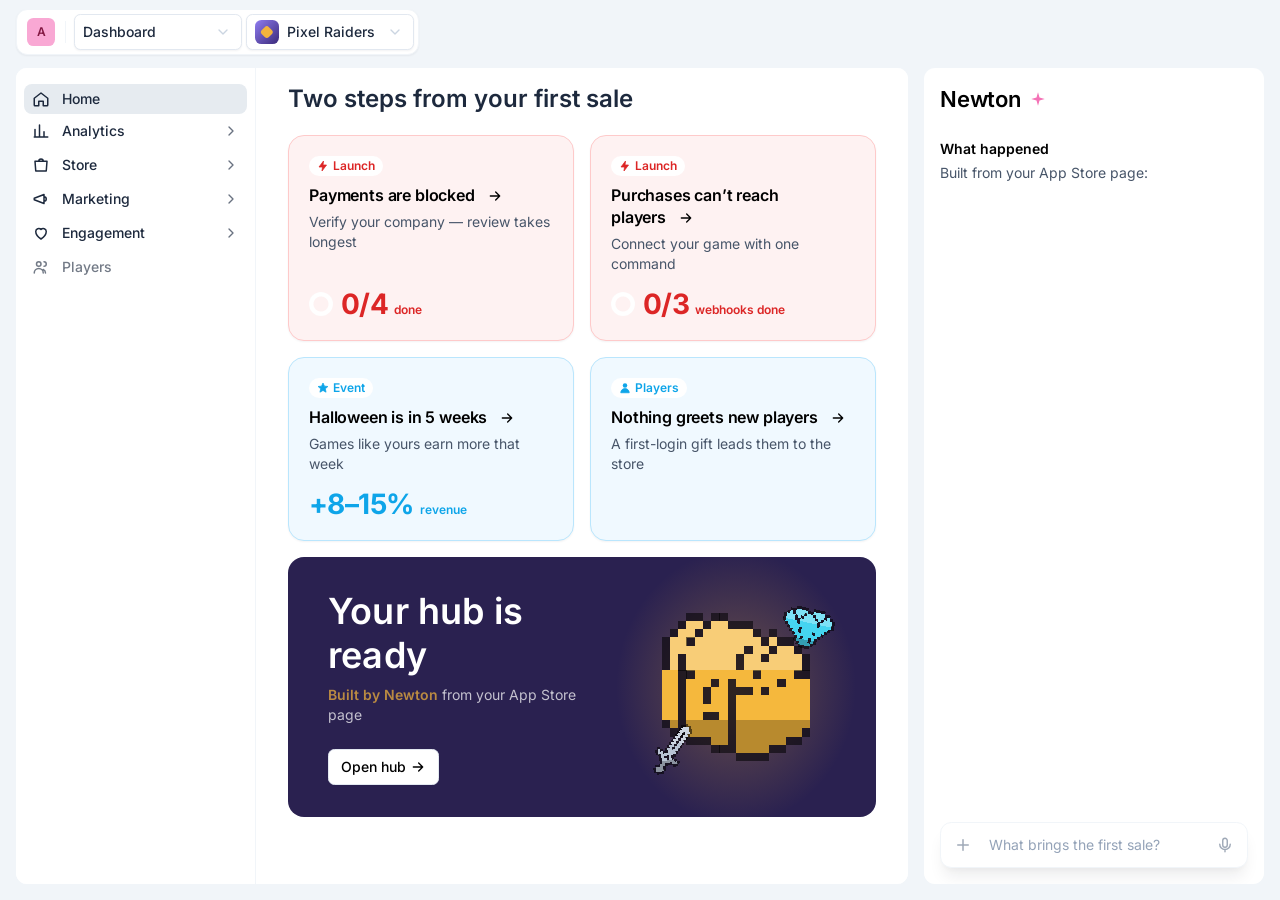
==== prototype/Dashboard.html @ e8c0ebe8 "Prototype 78fca03" ====
<!doctype html>
<html lang="en">
<head>
<meta charset="utf-8">
<meta property="og:type" content="website">
<meta property="og:title" content="Aghanim · AI-first dashboard prototype">
<meta property="og:description" content="Newton, the AI in the dashboard: onboarding, Home, a Halloween event built in the chat, the hub builder. Best on a computer, 1280px and wider.">
<meta property="og:url" content="https://daria-km.github.io/aghanim-prototype/prototype/Dashboard.html">
<meta property="og:image" content="https://daria-km.github.io/aghanim-prototype/preview.png">
<meta property="og:image:width" content="1440">
<meta property="og:image:height" content="756">
<meta name="twitter:card" content="summary_large_image">
<meta name="description" content="Newton, the AI in the dashboard: onboarding, Home, a Halloween event built in the chat, the hub builder. Best on a computer, 1280px and wider.">
<script>(function(){try{var v='78fca03',k="aghanim-proto-build",had=localStorage.getItem("aghanim-proto-v1")||localStorage.getItem("aghanim-proto-chat");if(localStorage.getItem(k)!==v){localStorage.removeItem("aghanim-proto-v1");localStorage.removeItem("aghanim-proto-chat");localStorage.setItem(k,v);if(had&&!/Onboarding\.html/.test(location.pathname))location.replace("Onboarding.html#start");}}catch(e){}})();</script>

<meta name="robots" content="noindex, nofollow">
<meta name="viewport" content="width=device-width, initial-scale=1">
<title>Aghanim · Dashboard</title>
<link rel="stylesheet" href="../aghanim-ui/tokens.css?v=78fca03">
<link rel="stylesheet" href="../aghanim-ui/components.css?v=78fca03">
<link rel="stylesheet" href="app/app.css?v=78fca03">
<link rel="stylesheet" href="app/chat.css?v=78fca03">
<link rel="stylesheet" href="app/dark-primary.css?v=78fca03"><!-- trying dark primary buttons (Daria, 27.09); remove this line to go back to blue -->
<link href="https://fonts.googleapis.com/css2?family=Unbounded:wght@500;600&family=Rubik:wght@500;700&family=Space+Grotesk:wght@500;700&family=Cinzel:wght@700&family=Orbitron:wght@700&family=Pixelify+Sans:wght@600&family=Fredoka:wght@600&family=Russo+One&family=Bungee&family=Luckiest+Guy&family=Baloo+2:wght@800&family=Grenze+Gotisch:wght@700&family=Silkscreen:wght@700&family=Caveat+Brush&display=swap" rel="stylesheet">   <!-- the hub's fonts: the event cards in the chat are drawn in the hub's look -->
<style>
/* on the cards' grid (Daria, 28.09): the funnel takes two card columns, Latest the third — edges line up, heights match */
.two-col { display: grid; grid-template-columns: repeat(3, minmax(0, 1fr)); gap: 16px; align-items: stretch; }
.two-col > :first-child { grid-column: span 2; }
.col { display: flex; flex-direction: column; gap: 16px; }
.metrics { display: grid; grid-template-columns: repeat(4, minmax(0, 1fr)); gap: 16px; }
.metric { display: flex; flex-direction: column; gap: 4px; }
.metric b { font: 700 28px/32px var(--font-sans); color: var(--color-text-primary); }
.metric b.ok { font-size: 16px; color: var(--color-text-success-primary); }
.metric span { font: 400 12px/16px var(--font-sans); color: var(--color-text-tertiary); }
.metric b.bad { font-size: 16px; color: var(--color-text-error-primary); }
.metric .up { color: var(--color-text-success-primary); font-weight: 600; }
/* the way to a purchase: horizontal bars, one hue, 4px rounded ends from the left baseline */
.flow { display: flex; flex-direction: column; gap: 16px; }
.flow__rows { display: flex; flex-direction: column; gap: 12px; }
.flow__row { display: grid; grid-template-columns: 112px minmax(0, 1fr) 84px; align-items: center; gap: 12px; }
.flow__label { font: 500 14px/20px var(--font-sans); color: var(--color-text-secondary); }
.flow__track { height: 20px; border-radius: 4px; background: var(--color-fg-secondary); overflow: hidden; }
.flow__track i { display: block; height: 100%; border-radius: 0 4px 4px 0; background: var(--color-fg-brand-primary); }
.flow__val { display: flex; align-items: baseline; justify-content: flex-end; gap: 6px; }
.flow__val b { font: 600 16px/22px var(--font-sans); color: var(--color-text-primary); }
.flow__val small { min-width: 30px; text-align: right; font: 400 12px/16px var(--font-sans); color: var(--color-text-tertiary); }
.flow__row:hover .flow__track i { background: var(--color-fg-brand-primary-hover); }
.metric .text-caption-md { color: var(--color-text-secondary); }
.funnel { display: grid; grid-template-columns: repeat(4, minmax(0, 1fr)); gap: 12px; align-items: end; }
.funnel__col { display: flex; flex-direction: column; gap: 6px; }
.funnel__bar { height: 120px; display: flex; align-items: flex-end; border-radius: var(--radius-md); background: var(--color-fg-secondary); overflow: hidden; }
.funnel__bar i { display: block; width: 100%; background: var(--color-fg-brand-primary); border-radius: var(--radius-md) var(--radius-md) 0 0; }
.funnel__col.is-gap .funnel__bar i { background: var(--color-fg-warning-solid); }
.funnel__col b { font: 700 28px/32px var(--font-sans); }
.funnel__col span { font: 500 14px/20px var(--font-sans); color: var(--color-text-secondary); }
.funnel__col small { font: 400 12px/16px var(--font-sans); color: var(--color-text-tertiary); }
.funnel__col.is-gap small { color: var(--color-text-warning-solid); }
.thumb { width: 36px; height: 36px; border-radius: var(--radius-md); flex-shrink: 0; display: grid; place-items: center; background: #2A2150; } /* item art = the hub's look (AG.skin), game colours */
.thumb > svg { width: 72%; height: auto; }
.thumb--none { background: var(--color-fg-secondary); border: 1px dashed var(--color-border-primary); font: 500 8px/10px var(--font-sans); color: var(--color-text-tertiary); text-align: center; }
.sku { font: 500 12px/16px var(--font-mono); color: var(--color-text-secondary); }
/* sized by the page's own width (container), not the window: the Newton panel takes its share of it */
@container page (max-width: 900px) { .two-col { grid-template-columns: 1fr; } .two-col > :first-child { grid-column: auto; } }
@container page (max-width: 760px) { .metrics { grid-template-columns: repeat(2, minmax(0, 1fr)); } }
@container page (max-width: 520px) { .funnel { grid-template-columns: repeat(2, minmax(0, 1fr)); } }
/* a row Newton just added from the chat: it lights up once, so the eye finds it (handoff 6.10) */
tr.is-new td, .is-new > td { animation: nw-new 2.6s ease-out, magic-in .9s ease-out; }   /* + the magic (app.js AG.magic) */
@keyframes nw-new { 0%, 35% { background: var(--color-fg-brand-tertiary); } 100% { background: transparent; } }
@media (prefers-reduced-motion: reduce) { tr.is-new td { animation: none; background: var(--color-fg-brand-tertiary); } }
.ev-title { display: flex; align-items: baseline; gap: 8px; font: 600 16px/22px var(--font-sans); color: var(--color-text-primary); }
.updates { display: flex; flex-direction: column; gap: 4px; }
.updates .section-title { margin-bottom: 6px; }
.updates__row { display: flex; align-items: center; gap: 12px; padding: 8px 0; border-top: 1px solid var(--color-border-secondary); }
.updates__dot { width: 8px; height: 8px; flex-shrink: 0; border-radius: 9999px; }
.updates__dot--success { background: var(--color-fg-success-solid); }
.updates__dot--brand { background: var(--color-fg-brand-primary); }
.updates__txt { flex: 1; min-width: 0; display: flex; flex-direction: column; }
.updates__txt b { font: 500 14px/20px var(--font-sans); color: var(--color-text-primary); }
.updates__txt span { font: 400 12px/16px var(--font-sans); color: var(--color-text-tertiary); }
.updates__when { font: 400 12px/16px var(--font-sans); color: var(--color-text-tertiary); white-space: nowrap; }
.page-none { font: 400 14px/20px var(--font-sans); color: var(--color-text-tertiary); }
/* an empty section is never blank (Daria, 27.09): the table as it will be — real columns, kit skeleton rows —
   and over it how to add the first one and what will be kept here */
.skel { position: relative; }
.skel .ag-skeleton { height: 12px; animation: none; }
.skel tbody td { height: 52px; }
.skel__note { margin: -8px 0 0; font: 400 14px/20px var(--font-sans); color: var(--color-text-tertiary); }
.skel__note b { font-weight: 600; color: var(--color-text-secondary); }
.page-none b { font-weight: 600; color: var(--color-text-secondary); }
.ev-title span { font: 400 14px/20px var(--font-sans); color: var(--color-text-tertiary); }
</style>
</head>
<body>
<div class="app app--fixed">
  <header class="app__header" id="app-header"></header>
  <div class="app__body">
    <nav class="ag-sidebar app__side" aria-label="Dashboard" id="side"></nav>
    <main class="app__main" data-magic-host><div class="page" id="page"></div></main>
    <aside class="app__chat" id="nw-chat" aria-label="Newton"></aside>
  </div>
</div>

<script src="app/app.js?v=78fca03"></script>
<script src="app/chat.js?v=78fca03"></script>
<script src="app/newton.js?v=78fca03"></script>
<script src="app/hub-icons.js?v=78fca03"></script>
<script src="app/hub-skin.js?v=78fca03"></script>
<script>
(() => {
  const { $, $$, icon, nwIcon, nwLabel } = AG;
  AG.mountHeader('dashboard');

  /* ---------- sidebar (shared component, app.js) ---------- */
  const route = () => location.hash.slice(1) || 'home';
  AG.mountSidebar('dashboard', () => { const n = (AG.state.drafts['marketing-campaigns'] || []).length; return n ? { 'marketing-campaigns': n } : {}; });   // Newton's drafts waiting in Campaigns

  /* ---------- action cards: what to do (app/newton.js holds them and their tasks) ----------
     One size for all, so a row never jumps. Click → the task in the chat; done → the card leaves. */
  function ctaGrid(r) {
    const list = AG.newton.cards(r);
    if (!list.length) return '';
    /* a signal (Daria, 27.09): the title (a lightning bolt when it's broken), one supporting line, and at the bottom the
       number where there is one, the arrow on the right. Three levels: broken / tolerable / advice (app/newton.js). */
    const LV = { 1: 'Broken', 2: 'Needs a look', 3: 'Advice' };
    return `<section class="cta-grid${list.length === 4 ? ' cta-grid--4' : ''}" aria-label="Ready for you">${list.map((c) => `<article class="cta cta--lv${c.lv || 3}" data-task="${c.id}" tabindex="0" role="button" aria-label="${LV[c.lv || 3]}: ${c.title}. ${c.cta}">
        <div class="cta__head">${c.type ? `<span class="cta__type">${icon(c.lv === 1 ? 'bolt' : AG.TYPE_ICON[c.type] || 'bolt', 'cta__bolt')}${c.type}</span>` : ''}<div class="cta__trow"><b class="cta__title">${String(c.title).replace(/(\S+)$/, `<span class="cta__end">$1${icon('arrow', 'cta__arrow')}</span>`)}</b></div></div>
        ${c.sub ? `<p class="cta__sub">${String(c.sub).replace(/\.$/, '')}</p>` : ''}
        ${c.sig ? `<div class="cta__foot"><span class="cta__num">${c.sig.bar != null ? `<span class="ag-ring cta__ring" style="--v:${c.sig.bar}" aria-hidden="true"></span>` : ''}<b>${c.sig.v}</b>${c.sig.u ? `<span>${c.sig.u}</span>` : ''}</span></div>` : ''}
      </article>`).join('')}</section>`;
  }

  /* ---------- Home ---------- */
  const ring = (v, total) => `<div class="ag-ring launch__ring" style="--v:${(v / total) * 100}"><span>${v}/${total}</span></div>`;

  function verifyCard() {
    const v = AG.state.verify;
    if (v.status === 'approved') return '';
    if (v.status === 'review') return `<article class="ag-card ag-card--raised launch">${ring(4, 4)}
      <div class="launch__body"><div class="launch__title"><h2 class="text-title-t5">Verify your company</h2><span class="ag-badge ag-badge--orange-tertiary ag-badge--sm">In review</span></div>
      <p class="text-paragraph-sm text-secondary">We'll email you if anything needs changes. Keep working in the meantime.</p></div>
      <button class="ag-btn ag-btn--outline" data-a="verify">View status</button></article>`;
    return `<article class="ag-card ag-card--raised launch">${ring(v.step, AG.VERIFY_TOTAL)}
      <div class="launch__body"><div class="launch__title"><h2 class="text-title-t5">Verify your company</h2><span class="ag-badge ag-badge--blue-tertiary ag-badge--sm">Start here</span></div>
      <p class="text-paragraph-sm text-secondary">Review takes the longest, so start here. Unlocks publishing and payments.</p></div>
      <button class="ag-btn ag-btn--primary" data-a="verify">${v.step ? 'Continue' : 'Start'}</button></article>`;
  }
  // once the company is verified, finishing Connect is the main thing on Home — its button is the one blue one
  function connectCard() {
    const c = AG.state.connect;
    if (c >= AG.CONNECT_TOTAL) return '';
    const sub = c >= 3 ? 'Purchases reach the game. Two steps left so players find it.' : 'So purchases reach players, and players find your hub.';
    return `<article class="ag-card ag-card--raised launch">${ring(c, AG.CONNECT_TOTAL)}
      <div class="launch__body"><div class="launch__title"><h2 class="text-title-t5">Connect your game</h2></div>
      <p class="text-paragraph-sm text-secondary">${sub}</p></div>
      <button class="ag-btn ${AG.verified() ? 'ag-btn--primary' : 'ag-btn--outline'}" data-a="connect">${c ? 'Continue' : 'Set up'}</button></article>`;
  }
  /* the hub, big — the same block in every state; only what it says follows the state */
  function reviewBlock() {
    const live = AG.state.published, can = AG.canPublish();
    /* a promo banner (Daria, 28.09, after her reference): the heading, one line with the key words in the game's accent, our
       buttons — Publish first while there is one — and on the right the hub's own art in a soft glow. No laptop, no phone.
       One flat colour: the hub's card colour, its words in the hub's text colour. On a dark one the main button is the kit's
       white one and the second a quiet text button in the hub's text colour, so Publish still leads */
    const sk = AG.skin.current(), c = sk.c, dark = !c.light;
    const main = dark ? 'ag-btn--outline' : 'ag-btn--primary', second = dark ? 'ag-btn--tertiary review__ghost' : 'ag-btn--outline';
    const pub = !live && can;
    const [a1, a2, a3] = sk.w.hero || ['locked-chest', 'gems', 'two-coins'];
    return `<section class="review review--promo${dark ? ' review--dark' : ''}" style="--rv-bg:${c.light ? c.bg : c.surface};--rv-fg:${c.fg};--rv-accent:${c.primary};--rv-glow:${AG.skin.hexA(c.primary, .32)}" aria-labelledby="reviewTitle">
      <div class="review__info">
        <div class="review__head"><h2 class="review__title text-title-t1" id="reviewTitle">${live ? 'Your hub is live' : 'Your hub is ready'}</h2>
          <p>${live ? 'pixelraiders.aghanim.store' : '<em>Built by Newton</em> from your App Store page'}</p></div>
        <div class="review__actions">
          ${pub ? `<button class="ag-btn ${main} ag-btn--lg" data-a="publish">Publish</button>` : ''}
          <a class="ag-btn ${pub ? second : main} ag-btn--lg" href="Hub.html">Open hub</a>
        </div>
      </div>
      <div class="review__art" aria-hidden="true">
        <span class="review__art-main">${AG.skin.artSvg(a1, sk)}</span><span class="review__art-s1">${AG.skin.artSvg(a2, sk)}</span><span class="review__art-s2">${AG.skin.artSvg(a3, sk)}</span>
      </div>
      <!-- the laptop and the phone with the live hub, kept (Daria, 28.09: not in the banner):
           AG.hubPreview('desktop'), AG.hubPreview('phone') in .laptop / .phone -->
    </section>`;
  }
  /* what happened: a quiet list, not cards — the first purchase is news, not a task */
  function updates() {
    const h = AG.homeState(), v = AG.state.verify, fresh = v.approvedAt && Date.now() - v.approvedAt < 6 * 3600e3;
    const rows = [
      ...(h === 3 ? [['success', 'First purchase', 'Starter Pack · $4.99', 'Sep 8']] : []),
      ...(h >= 2 ? [['brand', 'Hub published', 'pixelraiders.aghanim.store', h === 3 ? 'Sep 7' : 'Today']] : []),
      ...(AG.verified() ? [['brand', 'Company verified', 'Payments and publishing are on', fresh ? 'Just now' : h === 3 ? 'Sep 5' : 'Yesterday']] : [])
    ];
    if (!rows.length) return '';
    return `<section class="ag-card updates" aria-labelledby="updTitle"><div class="section-title" id="updTitle">Latest</div>
      ${rows.map(([t, a, b, when]) => `<div class="updates__row"><span class="updates__dot updates__dot--${t}"></span>
        <span class="updates__txt"><b>${a}</b><span>${b}</span></span><span class="updates__when">${when}</span></div>`).join('')}</section>`;
  }
  const connectRow = () => (AG.state.connect < AG.CONNECT_TOTAL ? `<div class="launch-row">${connectCard()}</div>` : '');

  /* the heading of Home says where the business is, in one line (Daria, 27.09: "Hello, Daria" was said already, Newton has
     talked to her since; "your hub is ready" repeats the big block under it). Not the numbers — Newton gives those in the chat. */
  /* just the heading (Daria, 28.09): the line under it said again what the cards and Newton already say */
  const homeHead = (title) => `<div class="page__head"><div><h1 class="text-page-title">${title}</h1></div></div>`;   // the same size as every page (Daria, 28.09)
  function home1() {
    /* what stands between the hub and the first sale — and is yours to do (verification in review is waiting, not a step) */
    const review = AG.state.verify.status === 'review', toVerify = !AG.verified() && !review, toConnect = AG.state.connect < 3;
    const left = (toVerify ? 1 : 0) + (toConnect ? 1 : 0);
    const head = left === 2 ? homeHead('Two steps from your first sale', 'Verify the company and connect the game. The hub is already built.')
      : left === 1 ? homeHead('One step from your first sale', toConnect ? `Connect the game.${review ? ' Verification is in review.' : ' Then the hub can go live.'}` : 'Verify the company, and the hub can go live.')
      : review ? homeHead('Almost ready to go live', 'The game is connected. Publishing waits for verification — it’s in review.')
      : homeHead('Ready to go live', 'Everything that blocks publishing is done.');
    /* the launch (verify, connect) is a card like the others since 27.09 — verifyCard / connectCard are kept, not drawn */
    return `${head}
      ${ctaGrid('home')}
      ${updates()}
      ${reviewBlock()}`;   // Latest shows once something happened (the review came back — Daria, 28.09)
  }

  /* Home 2 and 3: finish the launch first (Connect on top), then what to do, then what's going on */
  /* Home 2 and 3 show one set (Daria, 28.09: first one set, then another, confuses): four big numbers with their change, then
     the way to a purchase as one chart — visited → logged in → opened an item → bought, each step's share of the one before.
     Before the first sale the money reads 0 and the chart shows where players stop. */
  const metric = ([l, v, sub, cls]) => `<div class="ag-card metric"><span class="text-caption-md">${l}</span><b${cls ? ` class="${cls}"` : ''}>${v}</b><span>${sub}</span></div>`;
  function metricsRow(h) {
    const linked = AG.state.connect >= 3;
    const integ = linked ? ['Integration', 'All good', 'Last webhook 2 min ago', 'ok'] : ['Integration', 'Not connected', 'Purchases can’t reach players', 'bad'];
    const rows = h === 3
      ? [['Revenue, 7 days', '$12,480', '<span class="up">↑ 18%</span> vs last week'], ['Paying players', '1,204', '<span class="up">↑ 96</span> this week'], ['Company USD Balance', '$9,870', 'Paid out monthly'], integ]
      : [['Revenue, 7 days', '$0', 'No sales yet'], ['Paying players', '0', 'No sales yet'], ['Company USD Balance', '$0', 'Paid out monthly'], integ];
    return `<div class="metrics">${rows.map(metric).join('')}</div>`;
  }
  /* the way to a purchase: one series, one hue, horizontal bars on a common scale (the first step = the full track);
     the numbers in text ink beside them, the share of the step before as a quiet note; a tooltip per row */
  function funnelCard(h) {
    const steps = h === 3 ? [['Visited the hub', 9640], ['Logged in', 5210], ['Opened an item', 2980], ['Bought', 1204]]
      : [['Visited the hub', 312], ['Logged in', 128], ['Opened an item', 57], ['Bought', 0]];
    const top = steps[0][1], fmt = (n) => n.toLocaleString('en-US');
    const drops = steps.map(([, v], i) => (i ? 1 - v / steps[i - 1][1] : 0)), worst = drops.indexOf(Math.max(...drops.slice(1, h === 3 ? 4 : 3)));
    return `<section class="ag-card flow" aria-labelledby="flowTitle">
      <div class="section-title" id="flowTitle">On the way to a purchase <span>${h === 3 ? 'Last 7 days' : 'Last 24 hours'}</span></div>
      <div class="flow__rows">${steps.map(([l, v], i) => {
        const share = i ? Math.round(v / steps[i - 1][1] * 100) : 100;
        const note = i === 0 ? 'everyone who came' : v === 0 ? 'waiting for the first one' : `${share}% of the step before${i === worst ? ' · the biggest drop' : ''}`;
        return `<div class="flow__row" data-hint="${l}: ${fmt(v)} · ${note}"><span class="flow__label">${l}</span>
          <span class="flow__track"><i style="width:${Math.max(v ? 1.5 : 0, v / top * 100)}%"></i></span>
          <span class="flow__val"><b>${fmt(v)}</b><small>${i ? (v ? `${share}%` : '—') : ''}</small></span></div>`;
      }).join('')}</div>
    </section>`;
  }
  function home2() {
    return `${homeHead('Waiting for the first purchase')}
      ${metricsRow(2)}
      ${ctaGrid('home')}
      <div class="two-col">${funnelCard(2)}${updates()}</div>
      ${reviewBlock()}`;
  }
  // the funnel card (hidden since 28.09, kept to bring back)
  //     return `${homeHead('Live — waiting for the first purchase', 'Players are coming in. Help them get from the hub to the store.')}
  //       ${ctaGrid('home')}
  //       <div class="two-col">
  //         <section class="ag-card" style="display:flex;flex-direction:column;gap:16px">
  //           <div class="section-title">Players on the way to a purchase <span>Last 24 hours · live</span></div>
  //           <div class="funnel">${funnel.map((f) => `<div class="funnel__col${f[4] ? ' is-gap' : ''}"><div class="funnel__bar"><i style="height:${f[2]}%"></i></div><b>${f[0]}</b><span>${f[1]}</span><small>${f[3]}</small></div>`).join('')}</div>
  //         </section>
  //         ${updates()}
  //       </div>
  //
  function home3() {
    return `${homeHead('A good week for Pixel Raiders')}
      ${metricsRow(3)}
      ${ctaGrid('home')}
      <div class="two-col">${funnelCard(3)}${updates()}</div>
      ${reviewBlock()}`;
  }



  /* ---------- Store · Items ---------- */
  const storeUI = { filter: 'all' };
  function store() {
    const s = AG.state;
    const noImg = AG.items.filter((it) => !AG.hasImage(it));
    /* your own drafts count and filter like the rest (QA 28.09: a new unlinked item wasn't in "Not linked") */
    const all = (AG.state.drafts.store || []).slice().reverse();
    const unlinked = AG.items.filter((it) => !it.sku).concat(all.filter((d) => !d.sku));
    const rows = AG.items.filter((it) => storeUI.filter === 'all' || (storeUI.filter === 'img' ? !AG.hasImage(it) : !it.sku));
    const mine = all.filter((d) => storeUI.filter === 'all' || (storeUI.filter === 'sku' && !d.sku));
    return `${head('Items', 'Everything players can buy on your hub.')}
      ${ctaGrid('store')}
      <div class="filters">${[['all', 'All'], ...(noImg.length ? [['img', `No image · ${noImg.length}`]] : []), ...(unlinked.length ? [['sku', `Not linked · ${unlinked.length}`]] : [])].map((f) => `<button class="filter${storeUI.filter === f[0] ? ' is-active' : ''}" data-a="f-${f[0]}">${f[1]}</button>`).join('')}</div>
      <div class="table-card"><table class="ag-table"><thead><tr><th>Item</th><th>Price</th><th>Linked to</th><th>Status</th><th>Made by</th></tr></thead><tbody>
        ${mine.map((d) => `<tr class="${AG.newton.fresh('draft:store:' + d.title) ? 'is-new' : ''}"><td>${ent(d.title, d.sub)}</td><td>${d.cols[0]}</td>
          <td>${d.sku ? `<span class="sku">${d.sku}</span>` : notLinkedBadge}</td><td>${draftSt()}</td><td>${d.by ? byYou : nwMark()}</td></tr>`).join('')}
        ${rows.map((it) => `<tr class="is-click ${lit(...(it.art ? [] : ['images']), ...(it.id === 'chest' ? ['goldChest', 'allLinked'] : ['vault', 'legend', 'xp'].includes(it.id) ? ['allLinked'] : []))}${AG.newton.fresh('item:' + it.id) ? ' is-new' : ''}" data-item="${it.id}" tabindex="0">
          <td><div class="ag-entity">${AG.hasImage(it) ? AG.skin.thumb(it.name, it.sub) : '<span class="thumb thumb--none">no image</span>'}<div><div class="ag-entity__title">${it.name}</div><div class="ag-entity__sub">${it.sub}</div></div></div></td>
          <td>${it.price}</td>
          <td>${it.sku ? `<span class="sku">${it.sku}</span>` : '<span class="ag-badge ag-badge--orange-tertiary ag-badge--sm">Not linked</span>'}</td>
          <td>${s.published ? '<span class="ag-badge ag-badge--green-tertiary ag-badge--sm">Published</span>' : '<span class="ag-badge ag-badge--gray-secondary ag-badge--sm">Draft</span>'}</td>
          <td>${AG.byNewton(it.id) ? nwMark() : byYou}</td></tr>`).join('')}
      </tbody></table></div>
      <span class="ag-hint">Showing ${rows.length} of ${storeUI.filter === 'all' ? 18 : rows.length}.</span>`;
  }

  /* ---------- sections right after hub generation, before the person changes anything ---------- */
  // Handoff 6.5–6.6: platform mechanics and guesses about the game economy are created at once
  // (Newton mark); where there is nothing to generate from, Newton offers 2–3 starts; data pages stay
  // honestly empty until players come. Since 26.09 (6.10) the page shows only content — everything
  // Newton says about it (what to fix, ready starts, what's left before data comes) is in the chat.
  let pageKind = 'list';   // 'empty' — no rows on the page yet: while Newton does a task here, he takes nearly the whole screen
  const status = () => (AG.state.published ? '<span class="ag-badge ag-badge--green-tertiary ag-badge--sm">Published</span>' : '<span class="ag-badge ag-badge--gray-secondary ag-badge--sm">Draft</span>');
  const draftSt = () => '<span class="ag-badge ag-badge--gray-secondary ag-badge--sm">Draft</span>';
  const notLinkedBadge = '<span class="ag-badge ag-badge--orange-tertiary ag-badge--sm">Not linked</span>';
  /* a row a task in the chat just changed (Gold Chest linked, day 7 upgraded…) lights up with the magic, like a new one */
  const lit = (...keys) => (keys.some((k) => AG.newton.fresh('apply:' + k)) ? 'is-new' : '');
  const mark = (row, ...keys) => Object.assign(row, { cls: lit(...keys) });
  // only Gold Chest is unlinked in the data; once linked from the chat, the badge goes everywhere
  const nl = () => (AG.state.applied.goldChest ? '' : notLinkedBadge);
  const ent = (title, sub) => `<div class="ag-entity">${AG.skin.thumb(title, sub)}<div><div class="ag-entity__title">${title}</div><div class="ag-entity__sub">${sub}</div></div></div>`;
  const two = (title, sub) => `<div><div class="ag-entity__title">${title}</div><div class="ag-entity__sub">${sub}</div></div>`;
  /* making one by hand, without Newton (brief: the usual controls stay): the same item form, empty; it lands as a draft, without Newton's mark */
  const ADD = { store: ['Add item', 'New item'], 'store-bundles': ['Add bundle', 'New bundle'], 'store-offers': ['Add offer', 'New offer'] };
  const addBtn = () => (ADD[route()] ? `<button class="ag-btn ag-btn--primary" data-a="add">${icon('plus')}${ADD[route()][0]}</button>` : '');
  const head = (title) => `<div class="page__head"><div><h1 class="text-page-title">${title}</h1></div>${addBtn()}</div>`;   // no supporting line under the heading (Daria, 28.09)
  const byYou = '';   // made by hand: no mark — only Newton's work is marked (Daria, 27.09)
  const nwMark = () => AG.nwLabel();   // the spark and "Newton" (Daria, 28.09: the spark alone didn't say whose it was)
  // a row may carry its own status and class (rows Newton just added from the chat: r.st, r.cls)
  const table = (cols, rows, st = status) => `<div class="table-card"><table class="ag-table"><thead><tr>${cols.map((c) => `<th>${c}</th>`).join('')}</tr></thead><tbody>
    ${rows.map((r) => `<tr class="${r.cls || ''}">${r.map((c) => `<td>${c}</td>`).join('')}<td>${(r.st || st)()}</td><td>${r.by ? byYou : nwMark()}</td></tr>`).join('')}</tbody></table></div>`;
  // quiet line under the cards when a section has nothing yet; the big box only if there are no cards either
  const nothing = (title, text) => `<p class="page-none"><b>${title}.</b> ${text}</p>`;
  const empty = (title, text) => `<div class="ag-empty"><div><p class="ag-empty__title">${title}</p><p class="ag-empty__text">${text}</p></div></div>`;
  /* the empty table, drawn as it will be: its columns, four skeleton rows, and the note — how to add, what it keeps */
  const skel = (cols, title, how, keeps) => `<div class="table-card skel"><table class="ag-table"><thead><tr>${cols.map((c) => `<th>${c}</th>`).join('')}</tr></thead><tbody>
    ${[0, 1, 2, 3].map((i) => `<tr>${cols.map((c, j) => `<td><div class="ag-skeleton" style="width:${[72, 56, 64, 44][(i + j) % 4]}%"></div></td>`).join('')}</tr>`).join('')}</tbody></table>
    </div><p class="skel__note"><b>${title}.</b> ${how}</p>`;   // under the table, left, one quiet line (Daria, 28.09: not a sticker over it)
  // created at once: the table ends with Status and Made by
  const made = ({ title, lead, cols, rows, extra = '' }) => head(title, lead) + ctaGrid(route()) + extra + table([...cols, 'Status', 'Made by'], rows);

  /* ---------- the event Newton builds in the chat (handoff 6.10): its pieces land in their sections ---------- */
  const EV = () => AG.newton.event || {};
  const evStatus = () => (EV().scheduled ? '<span class="ag-badge ag-badge--blue-tertiary ag-badge--sm">Scheduled · Oct 25</span>' : draftSt());
  const evRow = (cells, key) => Object.assign(cells, { st: evStatus, cls: AG.newton.fresh(key) ? 'is-new' : '' });
  const hwTag = '<span class="ag-badge ag-badge--orange-tertiary ag-badge--sm">Halloween</span>';
  const evBundle = () => (EV().bundle ? [evRow([ent(`${EV().bundle.title} ${hwTag}`, EV().bundle.contents), EV().bundle.price], 'bundle')] : []);
  const evRewards = () => (EV().rewards ? `<div class="ev-title">Halloween · ${AG.newton.DATES}<span>Replaces the regular cycle for 7 days</span></div>`
    + table(['Day', 'Reward', 'Status', 'Made by'], EV().rewards.days.map((d, i) => evRow([String(i + 1), d], 'rewards')), evStatus)
    + '<div class="ev-title">Regular cycle</div>' : '');
  const evPush = () => (EV().push ? [evRow([two(`${EV().push.title} ${hwTag}`, `Push · ${EV().push.who}`), EV().push.when], 'push')] : []);

  /* nothing to generate from: the starts are Newton's card in the chat; a draft made from one lands here */
  // drafts made from Newton's tasks and starts, newest first, lit up for a moment when just added
  const draftRows = (r, first = two) => (AG.state.drafts[r] || []).slice().reverse().map((d) => Object.assign([first(d.title, d.sub), ...(d.cols || [d.col])],
    { st: draftSt, cls: AG.newton.fresh('draft:' + r + ':' + d.title) ? 'is-new' : '', by: d.by }));
  const starts = ({ title, lead, none, keeps = 'it lands here as a draft.', extra = [] }) => {
    const r = route(), cols = AG.newton.STARTS[r].cols;
    const rows = [...extra, ...draftRows(r)];
    const grid = ctaGrid(r);
    if (!rows.length) { pageKind = 'empty'; return head(title, lead) + grid + skel([...cols, 'Status', 'Made by'], none, grid ? 'Pick one above or ask Newton.' : 'Ask Newton to make one.'); }
    return head(title, lead) + grid + table([...cols, 'Status', 'Made by'], rows, draftSt);
  };
  /* data pages wait for players: what is left before data comes is Newton's checklist in the chat */
  const waiting = ({ title, lead, none, text, cols, keeps }) => { const grid = ctaGrid(route()); pageKind = 'empty';
    return head(title, lead) + grid + (cols ? skel(cols, none, text, keeps) : grid ? nothing(none, text) : empty(none, text)); };

  function transactions() {
    const ok = '<span class="ag-badge ag-badge--green-tertiary ag-badge--sm">Paid</span>';
    const failed = '<span class="ag-badge ag-badge--orange-tertiary ag-badge--sm">Failed · card provider</span>';
    const rows = [['NightRaven', 'Gem Hoard', '$9.99', 'Today, 14:02', ok], ['Kira_07', 'Starter Pack', '$4.99', 'Today, 13:40', ok], ['MadGolem', 'Energy Refill', '$1.99', 'Today, 12:15', ok],
      ['PixelFox', 'Hero Pack', '$6.99', 'Yesterday, 19:31', ok], ['Luna_R', 'Gem Pack', '$9.99', 'Wed, 20:12', failed], ['Brick99', 'Gem Pack', '$9.99', 'Wed, 18:47', failed],
      ['Ozzy', 'Starter Pack', '$4.99', 'Wed, 17:05', failed], ['Raider_Max', 'Gold Chest', '$19.99', 'Wed, 11:20', ok]];
    return head('Transactions', 'Every purchase on your hub.') + `<div class="table-card"><table class="ag-table"><thead><tr><th>Player</th><th>Item</th><th>Amount</th><th>When</th><th>Status</th></tr></thead><tbody>
      ${rows.map((r) => `<tr>${r.map((c) => `<td>${c}</td>`).join('')}</tr>`).join('')}</tbody></table></div>
      <span class="ag-hint">Showing the latest 8 · 1,204 paying players this week.</span>`;
  }

  const SECTIONS = {
    /* Analytics */
    'analytics-reports': () => waiting({ title: 'Reports', lead: 'Detailed reports: everything that isn’t in the Home pulse.', none: 'No reports yet', text: 'They start with the first visits.' }),
    'analytics-transactions': () => (AG.homeState() === 3 ? transactions()
      : waiting({ title: 'Transactions', lead: 'Every purchase on your hub.', none: 'No purchases yet', text: 'They show up with the first purchase.',
        cols: ['Player', 'Item', 'Amount', 'When', 'Status'] })),
    /* Store: guesses about the game economy, created at once */
    'store-bundles': () => made({ title: 'Bundles', lead: 'Several items sold together for one price.',
      cols: ['Bundle', 'Price'],
      rows: [...evBundle(), ...draftRows('store-bundles', ent), [ent('Hero Starter Bundle', '800 gems · 3 hero shards · 100 energy'), '$7.99'], mark([ent('Raider Chest Bundle', '2 Gold Chests · 500 gems ' + nl()), '$24.99'], 'goldChest'), [ent('Energy Week', '7 Energy Refills'), '$9.99']] }),
    'store-offers': () => made({ title: 'Offers', lead: 'Special deals shown to players on your hub.',
      cols: ['Offer', 'Price', 'Shown to', 'Limit'],
      rows: [...draftRows('store-offers', ent), [ent('Starter Pack', '500 gems · 3 hero shards'), '$4.99', 'New players', 'Once per player'], [ent('Gem Hoard', '1,200 gems · 2 hero shards'), '$9.99', 'Everyone', 'No limit'],
        [ent('Energy Boost', '300 energy'), '$1.99', 'Everyone', 'Once a day'], [ent('Hero Pack', '5 hero shards'), '$6.99', 'Everyone', 'No limit'],
        [ent('Legendary Deal', '1 legendary hero shard · 500 gems'), '$19.99', 'Everyone', 'Once per player'], mark([ent('Chest Bargain', 'Gold Chest · 200 gems ' + nl()), '$14.99', 'Everyone', 'No limit'], 'goldChest')] }),
    'store-currencies': () => made({ title: 'Currencies', lead: 'Virtual currencies of your game, found in your App Store description.',
      cols: ['Currency', 'Linked to', 'Sold in'],
      rows: [[two('Gems', 'Premium currency'), '<span class="sku">gems</span>', 'Gem Pack, Gem Stack, Gem Vault'], [two('Energy', 'Spent to play'), '<span class="sku">energy</span>', 'Energy Refill']] }),
    /* Store: nothing to generate from */
    'store-promotions': () => starts({ title: 'Promotions', lead: 'Discounts and bonuses on your items for a limited time.', none: 'No promotions yet', keeps: 'it lands here as a draft, with when it runs.' }),
    'store-subscriptions': () => starts({ title: 'Subscriptions', lead: 'Monthly plans that give players something every day.', none: 'No subscriptions yet' }),
    'store-loot-boxes': () => starts({ title: 'Loot boxes', lead: 'Boxes with random rewards. Odds are shown to players.', none: 'No loot boxes yet' }),

    /* Marketing: nothing to generate from */
    'marketing-campaigns': () => starts({ title: 'Campaigns', lead: 'Emails, pushes and pop-ups that start on their own when something happens.', none: 'No campaigns yet', keeps: 'it lands here as a draft, with when it starts.',
      extra: [...evPush()] }),   // the win-back campaign lands here from its card on Home 3 (a draft, like the rest)
    'marketing-creators': () => starts({ title: 'Creators', lead: 'Streamers and bloggers who bring players to your hub. Program settings live on this page.', none: 'No creators yet' }),
    'marketing-codes': () => starts({ title: 'Codes', lead: 'Promo codes players enter on the hub for a discount, a bonus or a free item.', none: 'No codes yet', keeps: 'it lands here as a draft, with what it gives.' }),

    /* Engagement: platform mechanics, created at once */
    'engagement-daily-rewards': () => made({ title: 'Daily rewards', lead: 'A gift for every day a player comes back to the hub.',
      extra: evRewards(),
      cols: ['Day', 'Reward'],
      rows: [['1', '50 gems'], ['2', '100 energy'], ['3', '100 gems'], ['4', '1 hero shard'], ['5', '150 gems'], ['6', '200 energy'], mark(['7', AG.state.applied.day7 ? 'Legendary Shard' : AG.state.applied.day7gems ? '500 gems' : 'Gold Chest ' + nl()], 'day7', 'day7gems', 'goldChest')] }),
    'engagement-loyalty': () => made({ title: 'Loyalty program', lead: 'Players level up with every purchase on the hub and get rewards. $1 spent = 1 point.',
      cols: ['Level', 'Points', 'Reward'],
      rows: [['Bronze', '0', '—'], ['Silver', '20', '200 gems'], ['Gold', '50', '500 gems · 3 hero shards'], ['Platinum', '100', 'Legendary Shard'], ['Diamond', '250', 'Gem Vault']] }),
    'engagement-leaderboards': () => made({ title: 'Leaderboards', lead: 'Rankings that bring players back to the hub. Which ones the hub shows is set in Hub.',
      cols: ['Leaderboard', 'Period', 'Top rewards'],
      rows: [mark(['Most played last 7 days', 'Rolling 7 days', AG.state.applied.top3 ? 'Top 3: a prize · Top 10: 300 gems' : 'Top 10: 300 gems'], 'top3'), ['Most played overall', 'All time', '—']] }),
    'engagement-achievements': () => made({ title: 'Achievements', lead: 'Goals players reach on the hub. The Achievements page itself is in Hub.',
      cols: ['Achievement', 'How to get it', 'Reward'],
      rows: [mark(['First purchase', 'Buy anything on the hub', AG.state.applied.ach1 ? '200 gems' : '50 gems'], 'ach1'), ['Week streak', 'Claim daily rewards 7 days in a row', '100 gems'], ['Loyal raider', 'Reach Silver in the loyalty program', '1 hero shard'],
        ['Collector', 'Buy 5 different items', '150 gems'], ['Top 10', 'Finish in the top 10 of a weekly leaderboard', '300 gems']] }),
    /* Engagement: nothing to generate from */
    'engagement-daily-quiz': () => starts({ title: 'Daily quiz', lead: 'A short question a day with a small reward.', none: 'No quiz yet' }),

    /* Players */
    'players-segments': () => starts({ title: 'Segments', lead: 'Groups of players for offers and campaigns.', none: 'No segments yet' }),
    'players-profiles': () => waiting({ title: 'Profiles', lead: 'Every player who logged in to your hub.', none: 'No players yet', text: 'They show up after the first login.' }),
    'players-attributes': () => waiting({ title: 'Attributes', lead: 'Player data from your game: level, spend, country and so on.', none: 'No attributes yet', text: 'They come from your game once it’s connected.' })
  };

  /* ---------- Newton panel: one conversation across pages (app/newton.js on the chat engine) ----------
     Home and pages with content — moderate; an empty page — wide; while an event is built — wide. */
  const kind = () => (route() === 'home' || (!SECTIONS[route()] && route() !== 'store') ? 'home' : pageKind);
  // what Newton's messages can do to this page (filters and jumps he offers in the chat)
  function onPage(k) {
    if (k === 'f-sku' || k === 'goto-unlinked') { storeUI.filter = 'sku'; if (route() === 'store') render(); else location.hash = 'store'; }
  }

  /* ---------- render ---------- */
  function render() {
    if (AG.navOff(route())) { location.replace('#home'); return; }   // a section the prototype doesn't use (greyed in the menu)
    const r = route();
    pageKind = 'list';
    let html;
    if (r === 'store') html = store();
    else if (SECTIONS[r]) html = SECTIONS[r]();
    else html = [home1, home2, home3][AG.homeState() - 1]();
    AG.setKeepingPreviews($('#page'), html);   // the hub preview on Home stays loaded between redraws
    /* what Newton just put here shimmers once (Daria, 26.09): new drafts, the event's pieces, rows a task changed */
    const f = AG.state.flash;
    if (f && Date.now() - f.at < 6000) $$('#page tr.is-new').forEach((tr, i) => AG.meltIn(tr, { key: `flash:${f.at}:${i}` }));   // a new row settles out of a ripple (Daria, 28.09: not the dots)
  }
  window.addEventListener('hashchange', () => AG.swap(() => { render(); $('.app__main').scrollTop = 0; }, $('#page')));
  document.addEventListener('ag:change', render);

  $('#page').addEventListener('click', (e) => {
    const row = e.target.closest('[data-item]');
    if (row) { AG.newton.task('edit:' + row.dataset.item); return; }   // in the chat, not a side panel (Daria, 27.09; AG.openItem stays, unused)
    const t = e.target.closest('[data-task]');
    if (t) { AG.newton.task(t.dataset.task); return; }
    const a = e.target.closest('[data-a]'); if (!a) return;
    const k = a.dataset.a, s = AG.state;
    if (k === 'verify') AG.newton.task('verify');       // steps in the chat with Newton, not a window (Daria, 27.09)
    else if (k === 'connect') AG.newton.task('connect');
    else if (k === 'publish') { AG.save({ published: true }); AG.newton.published(); }
    else if (/^f-(all|img|sku)$/.test(k)) { storeUI.filter = k.slice(2); render(); }   // Items' filters (All / No image / Not linked)
    else if (k === 'purchase') AG.save({ purchase: true });
    else if (k === 'add') AG.newton.task('add:' + route());   // in the chat: Newton fills it in, you change it or "Decide for me" (Daria, 27.09)
    else if (k === 'add-by-hand') {   // the old side form, kept (not deleted) — nothing opens it now
      const r = route();
      AG.openItem({ id: 'new', title: ADD[r][1], name: '', price: '', sub: '', sku: '', onSave: (v) => {
        const d = { title: v.name, sub: v.sub, by: 'you', sku: v.sku, cols: r === 'store-offers' ? [v.price, 'Everyone', 'No limit'] : [v.price] };
        AG.save({ drafts: Object.assign({}, s.drafts, { [r]: [...(s.drafts[r] || []), d] }), flash: { key: 'draft:' + r + ':' + d.title, at: Date.now() } });
        AG.toast('Added as a draft');
      } });
    }
  });
  $('#page').addEventListener('keydown', (e) => {
    if (e.key !== 'Enter' && e.key !== ' ') return;
    const row = e.target.closest('[data-item]'); if (row) { e.preventDefault(); AG.newton.task('edit:' + row.dataset.item); return; }
    const t = e.target.matches('article[data-task]') && e.target; if (t) { e.preventDefault(); AG.newton.task(t.dataset.task); }
  });
  render();
  AG.newton.mount({ page: 'dashboard', route, kind, onPage });
})();
</script>
<div class="release-narrow" role="note"><div><b>Open on a computer</b><span>This prototype is made for screens 1280px and wider.</span></div></div>
<style>.release-narrow{display:none}@media (max-width:1023px){.release-narrow{display:grid;position:fixed;inset:0;z-index:2147483000;place-items:center;padding:24px;background:var(--color-bg-secondary,#f1f5f9);text-align:center}.release-narrow>div{display:flex;flex-direction:column;gap:8px;max-width:320px}.release-narrow b{font:600 22px/28px var(--font-sans,system-ui);color:var(--color-text-primary,#000)}.release-narrow span{font:400 14px/20px var(--font-sans,system-ui);color:var(--color-text-secondary,#475569)}}</style>
</body>
</html>
---- aghanim-ui/tokens.css ----
/* Aghanim dashboard — design tokens
 * Source: dashboard.aghanim.com (Tailwind v4 theme), mirrored 1:1 in the Figma UI kit.
 * Variable names are the product CSS names, so code written against this file reads like the real product.
 */
/* Fonts are bundled (fonts/), no internet needed. Inter = product UI font (the product ships its own build "InterAg"). */
@font-face { font-family: 'Inter'; font-style: normal; font-weight: 400; font-display: swap; src: url('fonts/inter-latin-400-normal.woff2') format('woff2'); unicode-range: U+0000-00FF,U+0131,U+0152-0153,U+02BB-02BC,U+02C6,U+02DA,U+02DC,U+0304,U+0308,U+0329,U+2000-206F,U+20AC,U+2122,U+2191,U+2193,U+2212,U+2215,U+FEFF,U+FFFD; }
@font-face { font-family: 'Inter'; font-style: normal; font-weight: 400; font-display: swap; src: url('fonts/inter-cyrillic-400-normal.woff2') format('woff2'); unicode-range: U+0301,U+0400-045F,U+0490-0491,U+04B0-04B1,U+2116; }
@font-face { font-family: 'Inter'; font-style: normal; font-weight: 500; font-display: swap; src: url('fonts/inter-latin-500-normal.woff2') format('woff2'); unicode-range: U+0000-00FF,U+0131,U+0152-0153,U+02BB-02BC,U+02C6,U+02DA,U+02DC,U+0304,U+0308,U+0329,U+2000-206F,U+20AC,U+2122,U+2191,U+2193,U+2212,U+2215,U+FEFF,U+FFFD; }
@font-face { font-family: 'Inter'; font-style: normal; font-weight: 500; font-display: swap; src: url('fonts/inter-cyrillic-500-normal.woff2') format('woff2'); unicode-range: U+0301,U+0400-045F,U+0490-0491,U+04B0-04B1,U+2116; }
@font-face { font-family: 'Inter'; font-style: normal; font-weight: 600; font-display: swap; src: url('fonts/inter-latin-600-normal.woff2') format('woff2'); unicode-range: U+0000-00FF,U+0131,U+0152-0153,U+02BB-02BC,U+02C6,U+02DA,U+02DC,U+0304,U+0308,U+0329,U+2000-206F,U+20AC,U+2122,U+2191,U+2193,U+2212,U+2215,U+FEFF,U+FFFD; }
@font-face { font-family: 'Inter'; font-style: normal; font-weight: 600; font-display: swap; src: url('fonts/inter-cyrillic-600-normal.woff2') format('woff2'); unicode-range: U+0301,U+0400-045F,U+0490-0491,U+04B0-04B1,U+2116; }
@font-face { font-family: 'Inter'; font-style: normal; font-weight: 700; font-display: swap; src: url('fonts/inter-latin-700-normal.woff2') format('woff2'); unicode-range: U+0000-00FF,U+0131,U+0152-0153,U+02BB-02BC,U+02C6,U+02DA,U+02DC,U+0304,U+0308,U+0329,U+2000-206F,U+20AC,U+2122,U+2191,U+2193,U+2212,U+2215,U+FEFF,U+FFFD; }
@font-face { font-family: 'Inter'; font-style: normal; font-weight: 700; font-display: swap; src: url('fonts/inter-cyrillic-700-normal.woff2') format('woff2'); unicode-range: U+0301,U+0400-045F,U+0490-0491,U+04B0-04B1,U+2116; }
@font-face { font-family: 'Geist Mono'; font-style: normal; font-weight: 400; font-display: swap; src: url('fonts/geist-mono-latin-400-normal.woff2') format('woff2'); }
@font-face { font-family: 'Geist Mono'; font-style: normal; font-weight: 500; font-display: swap; src: url('fonts/geist-mono-latin-500-normal.woff2') format('woff2'); }

:root {
  /* ---------- Primitives (Tailwind palette) — do not use directly in UI ---------- */
  --color-slate-50: #f8fafc; --color-slate-100: #f1f5f9; --color-slate-200: #e2e8f0; --color-slate-300: #cbd5e1; --color-slate-400: #94a3b8; --color-slate-500: #64748b; --color-slate-600: #475569; --color-slate-700: #334155; --color-slate-800: #1e293b; --color-slate-900: #0f172a; --color-slate-950: #020617;
  --color-sky-50: #f0f9ff; --color-sky-100: #e0f2fe; --color-sky-200: #bae6fd; --color-sky-300: #7dd3fc; --color-sky-400: #38bdf8; --color-sky-500: #0ea5e9; --color-sky-600: #0284c7; --color-sky-700: #0369a1; --color-sky-800: #075985; --color-sky-900: #0c4a6e; --color-sky-950: #082f49;
  --color-green-50: #f0fdf4; --color-green-100: #dcfce7; --color-green-200: #bbf7d0; --color-green-300: #86efac; --color-green-400: #4ade80; --color-green-500: #22c55e; --color-green-600: #16a34a; --color-green-700: #15803d; --color-green-800: #166534; --color-green-900: #14532d; --color-green-950: #052e16;
  --color-orange-50: #fff7ed; --color-orange-100: #ffedd5; --color-orange-200: #fed7aa; --color-orange-300: #fdba74; --color-orange-400: #fb923c; --color-orange-500: #f97316; --color-orange-600: #ea580c; --color-orange-700: #c2410c; --color-orange-800: #9a3412; --color-orange-900: #7c2d12; --color-orange-950: #431407;
  --color-red-50: #fef2f2; --color-red-100: #fee2e2; --color-red-200: #fecaca; --color-red-300: #fca5a5; --color-red-400: #f87171; --color-red-500: #ef4444; --color-red-600: #dc2626; --color-red-700: #b91c1c; --color-red-800: #991b1b; --color-red-900: #7f1d1d; --color-red-950: #450a0a;
  --color-pink-50: #fdf2f8; --color-pink-100: #fce7f3; --color-pink-200: #fbcfe8; --color-pink-300: #f9a8d4; --color-pink-400: #f472b6; --color-pink-500: #ec4899; --color-pink-600: #db2777; --color-pink-700: #be185d; --color-pink-800: #9d174d; --color-pink-900: #831843; --color-pink-950: #500724;
  --color-lime-50: #f7fee7; --color-lime-100: #ecfccb; --color-lime-200: #d9f99d; --color-lime-300: #bef264; --color-lime-400: #a3e635; --color-lime-500: #84cc16; --color-lime-600: #65a30d; --color-lime-700: #4d7c0f; --color-lime-800: #3f6212; --color-lime-900: #365314; --color-lime-950: #1a2e05;
  --color-violet-50: #f5f3ff; --color-violet-100: #ede9fe; --color-violet-200: #ddd6fe; --color-violet-300: #c4b5fd; --color-violet-400: #a78bfa; --color-violet-500: #8b5cf6; --color-violet-600: #7c3aed; --color-violet-700: #6d28d9; --color-violet-800: #5b21b6; --color-violet-900: #4c1d95; --color-violet-950: #2e1065;
  --color-white: #ffffff; --color-black: #000000;

  /* ---------- Semantic colors (use these) ---------- */
  --color-bg-primary: var(--color-slate-100); --color-bg-secondary: var(--color-white);
  --color-text-primary: var(--color-black); --color-text-secondary: var(--color-slate-600); --color-text-secondary-hover: var(--color-slate-700); --color-text-tertiary: var(--color-slate-500); --color-text-tertiary-hover: var(--color-slate-500); --color-text-quarterary: var(--color-slate-300); --color-text-quarterary-hover: var(--color-slate-400); --color-text-disabled: var(--color-slate-400); --color-text-inverse: var(--color-white); --color-text-gray-primary: var(--color-slate-600);
  --color-text-brand-primary: var(--color-sky-500); --color-text-brand-secondary: var(--color-sky-600); --color-text-brand-tertiary: var(--color-sky-700); --color-text-brand-solid: var(--color-sky-900);
  --color-text-success-primary: var(--color-green-600); --color-text-success-secondary: var(--color-green-500); --color-text-success-solid: var(--color-green-900); --color-text-warning-primary: var(--color-orange-600); --color-text-warning-solid: var(--color-orange-900);
  --color-text-error-primary: var(--color-red-600); --color-text-error-secondary: var(--color-red-500); --color-text-error-hover: var(--color-red-700); --color-text-error-solid: var(--color-red-900); --color-text-pink-tertiary: var(--color-pink-400); --color-text-pink-solid: var(--color-pink-900); --color-text-lime-solid: var(--color-lime-900); --color-text-violet-solid: var(--color-violet-900);
  --color-fg-primary: var(--color-white); --color-fg-primary-hover: var(--color-slate-50); --color-fg-primary-alt: var(--color-slate-100); --color-fg-secondary: var(--color-slate-50); --color-fg-secondary-hover: var(--color-slate-100); --color-fg-secondary-alt: var(--color-slate-200); --color-fg-tertiary: var(--color-slate-200); --color-fg-tertiary-hover: var(--color-slate-300); --color-fg-tertiary-alt: var(--color-slate-300); --color-fg-disabled: var(--color-slate-100); --color-fg-overlay: #64748b80; --color-fg-black-10: #0000001a;
  --color-fg-brand-primary: var(--color-sky-500); --color-fg-brand-primary-hover: var(--color-sky-400); --color-fg-brand-primary-pressed: var(--color-sky-300); --color-fg-brand-secondary: var(--color-sky-200); --color-fg-brand-tertiary: var(--color-sky-50); --color-fg-brand-tertiary-hover: var(--color-sky-100); --color-fg-brand-tertiary-pressed: var(--color-sky-200);
  --color-fg-gray-primary: var(--color-slate-200); --color-fg-gray-primary-hover: var(--color-slate-300); --color-fg-gray-secondary: var(--color-slate-100); --color-fg-gray-tertiary: var(--color-slate-50);
  --color-fg-success-primary: var(--color-green-300); --color-fg-success-secondary: var(--color-green-200); --color-fg-success-tertiary: var(--color-green-50); --color-fg-success-solid: var(--color-green-500);
  --color-fg-warning-primary: var(--color-orange-300); --color-fg-warning-primary-error: var(--color-orange-400); --color-fg-warning-secondary: var(--color-orange-200); --color-fg-warning-tertiary: var(--color-orange-50); --color-fg-warning-solid: var(--color-orange-500);
  --color-fg-error-primary: var(--color-red-500); --color-fg-error-primary-hover: var(--color-red-400); --color-fg-error-secondary: var(--color-red-200); --color-fg-error-tertiary: var(--color-red-50); --color-fg-error-tertiary-alt: var(--color-red-50); --color-fg-error-tertiary-hover: var(--color-red-100); --color-fg-error-solid: var(--color-red-500);
  --color-fg-pink-primary: var(--color-pink-300); --color-fg-pink-secondary: var(--color-pink-200); --color-fg-pink-tertiary: var(--color-pink-50); --color-fg-lime-primary: var(--color-lime-300); --color-fg-lime-secondary: var(--color-lime-200); --color-fg-lime-tertiary: var(--color-lime-50); --color-fg-violet-secondary: var(--color-violet-200);
  --color-border-primary: var(--color-slate-200); --color-border-primary-hover: var(--color-slate-300); --color-border-secondary: var(--color-slate-100); --color-border-secondary-hover: var(--color-slate-200); --color-border-tertiary: var(--color-slate-500); --color-border-disabled: var(--color-slate-200); --color-border-img: #0000001a;
  --color-border-brand: var(--color-sky-500); --color-border-brand-filled: var(--color-sky-500); --color-border-brand-solid-alt: var(--color-sky-600); --color-border-brand-ring: #0ea5e91a;
  --color-border-success: var(--color-green-400); --color-border-success-ring: #22c55e1a; --color-border-warning: var(--color-orange-400); --color-border-warning-ring: #f973161a; --color-border-error: var(--color-red-400); --color-border-error-solid: var(--color-red-500);

  /* ---------- Sidebar (shadcn sidebar layer, exact values from code) ---------- */
  --sidebar: #f1f5f9; --sidebar-accent: #e6ebf0; --sidebar-accent-foreground: #1d293d; --sidebar-border: #e0e5ea; --sidebar-foreground: #697281; --sidebar-muted-foreground: #adb4bd; --sidebar-primary: #1d293d; --sidebar-ring: #90a1b9;

  /* ---------- Base (shadcn layer used by product components) ---------- */
  --background: #ffffff; --foreground: #1d293d; --card: #ffffff; --card-foreground: #1d293d; --popover: #ffffff; --popover-foreground: #1d293d;
  --primary: #00a6f4; --primary-foreground: #f8fafc; --secondary: #66738c14; --secondary-foreground: #1d293d; --muted: #66738c14; --muted-foreground: #586880;
  --accent: #66738c14; --accent-foreground: #1d293d; --destructive: #fb2c36; --destructive-foreground: #c10007; --success: #00bc7d; --success-foreground: #007a55;
  --warning: #fe9a00; --warning-foreground: #bb4d00; --info: #00a6f4; --info-foreground: #0069a8; --border: #00000014; --input: #0000001a;
  --ring: #90a1b9;

  /* ---------- Misc: overlays, toasts (Sonner), charts (ECharts), gradients ---------- */
  --color-primary-8: #00a6ff14; --color-overlay-modal: #63748b4d; --color-overlay-settings: #c1c8d1; --color-overlay-settings-surface: #dfe3e7;
  --color-toast-success-bg: #ecfdf3; --color-toast-success-border: #bffcd9; --color-toast-success-text: #008a2e; --color-toast-error-bg: #fff0f0;
  --color-toast-error-border: #ffe0e1; --color-toast-error-text: #e60000; --color-toast-warning-bg: #fffcf0; --color-toast-warning-border: #fdf5d3;
  --color-toast-warning-text: #dc7609; --color-toast-info-bg: #f0f8ff; --color-toast-info-border: #d3e0fd; --color-toast-info-text: #0973dc;
  --color-chart-primary: var(--color-sky-500); --color-chart-primary-previous: #0ea5e94d; --color-chart-success: var(--color-green-300); --color-chart-area-success: #22c55e4d;
  --color-chart-neutral: var(--color-slate-200); --color-chart-gray: var(--color-slate-400); --color-chart-grid: var(--color-slate-100); --color-chart-axis: var(--color-slate-500);
  --color-gradient-gs-from: #8ec5ff; --color-gradient-gs-to: #fda5d5;

  /* ---------- AI (Newton) — product's own AI visual language ---------- */
  --ai-surface: linear-gradient(90deg, var(--color-fg-pink-tertiary), var(--color-fg-brand-tertiary));   /* Alert variant "ai" */
  --ai-border: linear-gradient(90deg, var(--color-gradient-gs-from), var(--color-gradient-gs-to));       /* Getting started widget border */
  --ai-accent: var(--color-text-pink-tertiary);                                                           /* AI label / icon color */
  --ai-text: var(--color-text-secondary);

  /* ---------- Typography ---------- */
  --font-sans: 'Inter', ui-sans-serif, system-ui, -apple-system, 'Segoe UI', sans-serif;
  --font-mono: 'Geist Mono', ui-monospace, SFMono-Regular, Menlo, monospace;

  /* ---------- Spacing (Tailwind v4: 1 step = 4px) ---------- */
  --spacing: 0.25rem;

  /* ---------- Radius ---------- */
  --radius-xs: 0.125rem; --radius-sm: 0.3rem; --radius-md: 0.4rem; --radius-lg: 0.5rem; --radius-xl: 0.7rem; --radius-2xl: 0.9rem; --radius-2xl1: 1.125rem; --radius-onboarding: 36px; --radius-full: 9999px; --radius-rounded: 0.25rem;

  /* ---------- Shadows ---------- */
  --shadow-xs: 0 1px 2px 0 #1018280d;
  --shadow-md: 0 2px 4px -2px #1018280f, 0 4px 8px -2px #1018281a;
  --shadow-lg: 0 4px 6px -2px #10182808, 0 12px 16px -4px #10182814;
  --shadow-xl: 0 8px 8px -4px #10182808, 0 20px 24px -4px #10182814;
  --shadow-2xl: 0 24px 48px -12px #1018282e;
  --shadow-toast: 0 4px 12px rgba(0, 0, 0, .1);
  --shadow-inner-img: inset 0 0 0 1px #0000001a;
  --shadow-highlight: inset 0 1px 0 0 #ffffff29;
  --ring-brand: 0 0 0 2px #0097e41a;       /* ring-2 ring-brand — checked / focused controls */
  --ring-brand-1: 0 0 0 1px var(--color-border-brand);
  --ring-error: 0 0 0 2px #ef44441a;
  --ring-focus: 0 0 0 1px #fff, 0 0 0 3px var(--ring);

  /* ---------- Layout ---------- */
  --app-sidebar-width: 240px; --newton-sidebar-width: 320px; --form-width: 360px; --height-app-banner: 28px;
  --container-xs: 20rem; --container-md: 28rem; --container-lg: 32rem; --container-xl: 36rem; --container-2xl: 42rem; --container-3xl: 48rem; --container-4xl: 56rem;
}
---- aghanim-ui/components.css ----
/* Aghanim dashboard — components
 * Requires tokens.css. All values come from the product (dashboard.aghanim.com) and the Figma UI kit.
 * Class prefix: ag-  (no collisions with prototype classes).
 */

/* ============ Base ============ */
.ag, .ag-root { font-family: var(--font-sans); color: var(--foreground); -webkit-font-smoothing: antialiased; }
.ag *, .ag-root * { box-sizing: border-box; }

/* ============ Typography (names = product Tailwind classes) ============ */
.text-title-t1 { font: 600 36px/44px var(--font-sans); letter-spacing: .18px; }
.text-title-t3 { font: 600 24px/30px var(--font-sans); letter-spacing: .12px; }
.text-title-t4 { font: 600 22px/26px var(--font-sans); letter-spacing: .1px; }
.text-title-t5 { font: 600 18px/22px var(--font-sans); letter-spacing: .09px; }
.text-title-t6 { font: 600 16px/20px var(--font-sans); letter-spacing: .08px; }
.text-page-title { font: 600 24px/24px var(--font-sans); }
.text-h3 { font: 600 20px/24px var(--font-sans); }
.text-caption-lg { font: 500 16px/20px var(--font-sans); }
.text-caption-md { font: 500 14px/18px var(--font-sans); }
.text-caption-sm { font: 500 12px/16px var(--font-sans); }
.text-caption-xs { font: 500 10px/16px var(--font-sans); }
.text-paragraph-lg { font: 400 18px/26px var(--font-sans); }
.text-paragraph-md { font: 400 16px/22px var(--font-sans); }
.text-paragraph-sm { font: 400 14px/20px var(--font-sans); }
.text-paragraph-xs { font: 400 12px/16px var(--font-sans); }
.text-ui { font: 500 14px/21px var(--font-sans); }            /* most common UI text in the product */
.text-metric-label { font: 500 16px/28px var(--font-sans); }  /* KPI labels */
.text-metric-value { font: 600 24px/36px var(--font-sans); }  /* KPI values */
.text-section-label { font: 600 10px/15px var(--font-sans); text-transform: uppercase; color: var(--color-text-quarterary-hover); }
.text-code { font: 400 12px/16px var(--font-mono); }
.text-primary { color: var(--color-text-primary); } .text-secondary { color: var(--color-text-secondary); } .text-tertiary { color: var(--color-text-tertiary); }
.text-brand { color: var(--color-text-brand-primary); } .text-success { color: var(--color-text-success-secondary); } .text-error { color: var(--color-text-error-primary); }

/* ============ Button (CVA: color × variant × size) ============ */
.ag-btn {
  --bg: var(--color-fg-primary); --border: var(--color-border-primary); --text: var(--color-text-primary);
  display: inline-flex; align-items: center; justify-content: center; gap: 4px; position: relative;
  height: 32px; min-width: 32px; padding: 0 12px; border-radius: var(--radius-md);
  border: 1px solid var(--border); background: var(--bg); color: var(--text);
  font: 500 14px/16px var(--font-sans); white-space: nowrap; text-decoration: none; cursor: pointer;
  box-shadow: var(--shadow-xs); transition: background .12s, border-color .12s, color .12s;
}
.ag-btn svg { width: 16px; height: 16px; flex-shrink: 0; }
.ag-btn:focus-visible { outline: none; box-shadow: var(--ring-focus); }
.ag-btn:disabled, .ag-btn[aria-disabled="true"] { cursor: default; pointer-events: none; box-shadow: none; }
.ag-btn--xs { height: 24px; min-width: 24px; padding: 0 8px; font: 500 12px/12px var(--font-sans); }
.ag-btn--sm { height: 28px; min-width: 28px; }
.ag-btn--lg { height: 36px; min-width: 36px; }
.ag-btn--xl { height: 48px; }                 /* onboarding CTA */
.ag-btn--block { width: 100%; }
.ag-btn--icon { padding: 0; }

/* primary */
.ag-btn--primary { --bg: var(--color-fg-brand-primary); --border: var(--color-fg-brand-primary); --text: var(--color-text-inverse); }
.ag-btn--primary:hover { --bg: var(--color-fg-brand-primary-hover); --border: var(--color-fg-brand-primary-hover); }
.ag-btn--primary:active, .ag-btn--primary[aria-expanded="true"] { --bg: var(--color-fg-brand-primary-pressed); --border: var(--color-fg-brand-primary-pressed); }
.ag-btn--primary.ag-btn--outline { --bg: var(--color-fg-primary); --border: var(--color-fg-brand-primary); --text: var(--color-text-primary); }
.ag-btn--primary.ag-btn--outline:hover { --bg: var(--color-fg-brand-primary-hover); --border: var(--color-fg-brand-primary-hover); --text: var(--color-text-inverse); }
.ag-btn--primary.ag-btn--tertiary { --bg: transparent; --border: transparent; --text: var(--color-text-brand-primary); box-shadow: none; }
.ag-btn--primary.ag-btn--tertiary:hover { --bg: var(--color-fg-brand-tertiary); --border: var(--color-fg-brand-tertiary); }
.ag-btn--primary.ag-btn--tertiary:active { --bg: var(--color-fg-brand-tertiary-hover); --border: var(--color-fg-brand-tertiary-hover); }

/* secondary (default = outline neutral, most common) */
.ag-btn--secondary { --bg: var(--color-fg-secondary-alt); --border: var(--color-fg-secondary-alt); box-shadow: none; }
.ag-btn--secondary:hover { --bg: var(--color-fg-gray-secondary); --border: var(--color-fg-gray-secondary); }
.ag-btn--outline, .ag-btn--secondary.ag-btn--outline { --bg: var(--color-fg-primary); --border: var(--color-border-primary); --text: var(--color-text-primary); box-shadow: var(--shadow-xs); }
.ag-btn--outline:hover, .ag-btn--secondary.ag-btn--outline:hover { --bg: var(--color-fg-primary-hover); }
.ag-btn--outline:active, .ag-btn--secondary.ag-btn--outline:active { --bg: var(--color-fg-primary-alt); }
.ag-btn--tertiary, .ag-btn--secondary.ag-btn--tertiary { --bg: transparent; --border: transparent; --text: var(--color-text-primary); box-shadow: none; }
.ag-btn--tertiary:hover, .ag-btn--secondary.ag-btn--tertiary:hover { --bg: var(--color-fg-primary); --border: var(--color-border-primary); }

/* danger */
.ag-btn--danger { --bg: var(--color-fg-error-solid); --border: var(--color-fg-error-solid); --text: var(--color-text-inverse); box-shadow: none; }
.ag-btn--danger:hover { --bg: var(--color-fg-error-primary-hover); --border: var(--color-fg-error-primary-hover); }
.ag-btn--danger.ag-btn--outline { --bg: var(--color-fg-primary); --border: var(--color-border-error-solid); --text: var(--color-text-primary); }
.ag-btn--danger.ag-btn--outline:hover { --bg: var(--color-fg-error-solid); --text: var(--color-text-inverse); }
.ag-btn--danger.ag-btn--tertiary { --bg: transparent; --border: transparent; --text: var(--color-text-error-primary); }
.ag-btn--danger.ag-btn--tertiary:hover { --bg: var(--color-fg-primary); --border: var(--color-border-error); --text: var(--color-text-error-secondary); }

/* link (any color) */
.ag-btn--link { height: auto; min-width: 0; padding: 0; border: 0; background: none; box-shadow: none; --text: var(--color-text-brand-primary); }
.ag-btn--link:hover { --text: var(--color-text-brand-secondary); }
.ag-btn--secondary.ag-btn--link { --text: var(--color-text-primary); } .ag-btn--secondary.ag-btn--link:hover { --text: var(--color-text-secondary); }
.ag-btn--danger.ag-btn--link { --text: var(--color-text-error-primary); } .ag-btn--danger.ag-btn--link:hover { --text: var(--color-text-error-secondary); }

/* disabled (all filled / outline variants) */
.ag-btn:disabled:not(.ag-btn--link):not(.ag-btn--tertiary) { --bg: var(--color-fg-disabled); --border: var(--color-fg-disabled); --text: var(--color-text-disabled); }
.ag-btn--outline:disabled { --bg: var(--color-fg-primary); --border: var(--color-border-disabled); }
.ag-btn--link:disabled, .ag-btn--tertiary:disabled { --text: var(--color-text-disabled); }

/* ============ Badge (22 product colors × 2 sizes) ============ */
.ag-badge { display: inline-flex; align-items: center; gap: 4px; height: 24px; padding: 0 8px; border-radius: var(--radius-md); font: 500 14px/18px var(--font-sans); white-space: nowrap;
  background: var(--color-fg-gray-primary); color: var(--color-text-gray-primary); }
.ag-badge--sm { height: 20px; padding: 0 6px; gap: 2px; font: 500 12px/16px var(--font-sans); }
.ag-badge svg { width: 14px; height: 14px; } .ag-badge--sm svg { width: 12px; height: 12px; }
.ag-badge--gray-secondary { background: var(--color-fg-gray-secondary); } .ag-badge--gray-tertiary { background: var(--color-fg-gray-tertiary); }
.ag-badge--blue { background: var(--color-sky-300); color: var(--color-text-brand-solid); } .ag-badge--blue-secondary { background: var(--color-fg-brand-secondary); color: var(--color-text-brand-solid); } .ag-badge--blue-tertiary { background: var(--color-fg-brand-tertiary); color: var(--color-text-brand-solid); }
.ag-badge--pink { background: var(--color-fg-pink-primary); color: var(--color-text-pink-solid); } .ag-badge--pink-secondary { background: var(--color-fg-pink-secondary); color: var(--color-text-pink-solid); } .ag-badge--pink-tertiary { background: var(--color-fg-pink-tertiary); color: var(--color-text-pink-solid); }
.ag-badge--green { background: var(--color-fg-success-primary); color: var(--color-text-success-solid); } .ag-badge--green-secondary { background: var(--color-fg-success-secondary); color: var(--color-text-success-solid); } .ag-badge--green-tertiary { background: var(--color-fg-success-tertiary); color: var(--color-text-success-solid); }
.ag-badge--orange { background: var(--color-fg-warning-primary); color: var(--color-text-warning-solid); } .ag-badge--orange-secondary { background: var(--color-fg-warning-secondary); color: var(--color-text-warning-solid); } .ag-badge--orange-tertiary { background: var(--color-fg-warning-tertiary); color: var(--color-text-warning-solid); }
.ag-badge--red { background: var(--color-fg-error-primary); color: var(--color-text-error-solid); } .ag-badge--red-secondary { background: var(--color-fg-error-secondary); color: var(--color-text-error-solid); } .ag-badge--red-tertiary { background: var(--color-fg-error-tertiary); color: var(--color-text-error-solid); }
.ag-badge--lime { background: var(--color-fg-lime-primary); color: var(--color-text-lime-solid); } .ag-badge--lime-secondary { background: var(--color-fg-lime-secondary); color: var(--color-text-lime-solid); } .ag-badge--lime-tertiary { background: var(--color-fg-lime-tertiary); color: var(--color-text-lime-solid); }
.ag-badge--violet { background: var(--color-fg-violet-secondary); color: var(--color-text-violet-solid); }
.ag-badge--new { height: 18px; padding: 0 3px; border-radius: var(--radius-sm); background: var(--color-primary-8); color: var(--info-foreground); font: 500 12px/16px var(--font-sans); } /* sidebar "New" */

/* ============ Form controls ============ */
.ag-field { display: flex; flex-direction: column; gap: 4px; }
.ag-label { font: 500 14px/21px var(--font-sans); color: var(--color-text-secondary); }
.ag-hint { font: 400 12px/16px var(--font-sans); color: var(--color-text-tertiary); }
.ag-hint--error { color: var(--color-text-error-primary); }

.ag-input, .ag-select, .ag-textarea {
  width: 100%; height: 36px; padding: 0 12px; border-radius: var(--radius-md); border: 1px solid var(--color-border-primary);
  background: var(--color-fg-primary); color: var(--color-text-secondary); box-shadow: var(--shadow-xs);
  font: 400 14px/16px var(--font-sans); outline: none; transition: border-color .12s, box-shadow .12s;
}
.ag-input::placeholder, .ag-textarea::placeholder { color: var(--color-text-quarterary); }
.ag-input:hover, .ag-select:hover, .ag-textarea:hover { border-color: var(--color-border-primary-hover); }
.ag-input:hover::placeholder { color: var(--color-text-quarterary-hover); }
.ag-input:focus, .ag-textarea:focus, .ag-select[aria-expanded="true"] { border-color: var(--color-border-brand-filled); color: var(--color-text-primary); box-shadow: var(--shadow-xs), var(--ring-brand); }
.ag-input:disabled, .ag-textarea:disabled, .ag-select:disabled { background: var(--color-fg-disabled); border-color: var(--color-border-disabled); color: var(--color-text-disabled); box-shadow: none; }
.ag-input[aria-invalid="true"], .ag-textarea[aria-invalid="true"] { border-color: var(--color-border-error); box-shadow: var(--shadow-xs), var(--ring-error); }
.ag-input--sm { height: 32px; }
.ag-input--search { background: var(--color-fg-primary-alt); border-color: transparent; box-shadow: none; }   /* Settings search */
.ag-textarea { height: auto; min-height: 64px; padding: 12px; resize: vertical; }
.ag-input-wrap { position: relative; display: flex; align-items: center; }
.ag-input-wrap > svg { position: absolute; left: 10px; width: 16px; height: 16px; color: var(--color-text-quarterary); pointer-events: none; }
.ag-input-wrap > .ag-input { padding-left: 32px; }

.ag-select { display: inline-flex; align-items: center; gap: 4px; font: 500 14px/16px var(--font-sans); color: var(--foreground); cursor: pointer; text-align: left; }
.ag-select > span { flex: 1; } .ag-select svg { width: 16px; height: 16px; color: var(--color-text-quarterary); }
.ag-select[aria-expanded="true"] svg { color: var(--color-text-brand-primary); }

/* checkbox / radio — <label class="ag-check"><input type="checkbox"><span class="ag-check__box"></span> Label</label> */
.ag-check { display: inline-flex; align-items: flex-start; gap: 12px; font: 500 14px/18px var(--font-sans); color: var(--color-text-tertiary); cursor: pointer; }
.ag-check input { position: absolute; opacity: 0; width: 0; height: 0; }
.ag-check__box { flex-shrink: 0; width: 18px; height: 18px; border-radius: var(--radius-rounded); border: 1px solid var(--color-border-primary); background: var(--color-fg-primary); box-shadow: var(--shadow-xs); display: grid; place-items: center; }
.ag-check--radio .ag-check__box { border-radius: 9999px; }
.ag-check:hover .ag-check__box { background: var(--color-fg-primary-hover); border-color: var(--color-border-primary-hover); }
.ag-check input:checked + .ag-check__box { background: var(--color-fg-brand-primary); border-color: var(--color-border-brand-solid-alt); box-shadow: var(--shadow-xs), var(--ring-brand); }
.ag-check input:checked + .ag-check__box::after { content: ""; width: 10px; height: 6px; margin-top: -2px; border: 2.4px solid #fff; border-top: 0; border-right: 0; transform: rotate(-45deg); }
.ag-check input:checked ~ .ag-check__label { color: var(--color-text-primary); }
.ag-check input:focus-visible + .ag-check__box { border-color: var(--color-border-brand-solid-alt); box-shadow: var(--ring-brand); }
.ag-check input:disabled + .ag-check__box { background: var(--color-fg-disabled); border-color: var(--color-border-disabled); box-shadow: none; }

/* toggle — <label class="ag-toggle"><input type="checkbox"><span class="ag-toggle__track"></span></label> */
.ag-toggle { display: inline-flex; align-items: center; gap: 8px; cursor: pointer; }
.ag-toggle input { position: absolute; opacity: 0; width: 0; height: 0; }
.ag-toggle__track { --on: var(--color-fg-brand-primary); position: relative; width: 38px; height: 20px; border-radius: 9999px; background: var(--color-fg-secondary-alt); box-shadow: inset 0 0 4px 0 rgba(0,0,0,.06); transition: background .15s; }
.ag-toggle__track::after { content: ""; position: absolute; top: 2px; left: 2px; width: 16px; height: 16px; border-radius: 9999px; background: var(--color-fg-primary); transition: transform .15s; }
.ag-toggle input:checked + .ag-toggle__track { background: var(--on); }
.ag-toggle input:checked + .ag-toggle__track::after { transform: translateX(17.6px); }
.ag-toggle input:disabled + .ag-toggle__track { background: var(--color-fg-disabled); box-shadow: none; }
.ag-toggle--danger .ag-toggle__track { --on: var(--color-fg-error-solid); } .ag-toggle--warning .ag-toggle__track { --on: var(--color-fg-warning-solid); }

/* ============ Tabs ============ */
.ag-tabs-seg { display: flex; gap: 6px; padding: 2px; }
.ag-tab-seg { flex: 1; height: 36px; padding: 0 16px; border-radius: var(--radius-md); border: 1px solid var(--color-border-primary); background: var(--color-fg-primary);
  display: inline-flex; align-items: center; justify-content: center; gap: 4px; font: 400 14px/21px var(--font-sans); color: var(--color-text-tertiary); cursor: pointer; }
.ag-tab-seg:hover { border-color: var(--color-border-primary-hover); color: var(--color-text-primary); box-shadow: var(--shadow-md); }
.ag-tab-seg.is-active, .ag-tab-seg[aria-selected="true"] { border-color: var(--color-border-brand); color: var(--color-text-primary); font-weight: 600; box-shadow: var(--shadow-md), var(--ring-brand-1); }
.ag-tab-seg__count { height: 20px; padding: 0 4px; display: inline-flex; align-items: center; font: 500 12px/16px var(--font-sans); color: var(--color-text-quarterary-hover); }
.ag-tab-seg.is-active .ag-tab-seg__count { background: var(--color-fg-brand-tertiary); color: var(--color-text-brand-primary); font-weight: 600; }

.ag-tabs-line { display: flex; gap: 8px; }
.ag-tab-line { padding-bottom: 8px; border: 0; border-bottom: 3px solid transparent; background: none; cursor: pointer; }
.ag-tab-line > span { display: block; padding: 8px; border-radius: var(--radius-lg); font: 400 14px/21px var(--font-sans); color: var(--foreground); }
.ag-tab-line:hover > span { background: var(--color-fg-secondary); }
.ag-tab-line.is-active { border-bottom-color: var(--color-border-brand); } .ag-tab-line.is-active > span { font-weight: 600; }

/* filter chip (dashed) */
.ag-chip-filter { display: inline-flex; align-items: center; height: 32px; padding: 2px; border-radius: var(--radius-md); border: 1px dashed var(--color-border-primary); background: var(--color-fg-primary); color: var(--color-text-tertiary); cursor: pointer; }
.ag-chip-filter > span { display: inline-flex; align-items: center; gap: 4px; height: 100%; padding: 0 6px; border-radius: var(--radius-rounded); font: 500 14px/14px var(--font-sans); }
.ag-chip-filter svg { width: 16px; height: 16px; }
.ag-chip-filter:hover { background: var(--color-fg-primary-hover); border-color: var(--color-border-primary-hover); color: var(--color-text-secondary); }

/* ============ Feedback ============ */
.ag-alert { --label: var(--color-text-gray-primary); --txt: var(--color-text-secondary);
  display: flex; align-items: flex-start; gap: 12px; padding: 12px; border-radius: var(--radius-xl); border: 1px solid var(--color-border-primary); background: var(--color-fg-primary); box-shadow: var(--shadow-xs);
  font: 400 14px/20px var(--font-sans); color: var(--txt); }
.ag-alert > svg { flex-shrink: 0; width: 16px; height: 20px; color: var(--label); }
.ag-alert__body { flex: 1; }
.ag-alert__actions { display: flex; align-items: center; gap: 12px; }
.ag-alert__actions .ag-divider-v { width: 1px; height: 18px; background: var(--color-border-secondary); }
.ag-alert--danger { --label: var(--color-text-error-solid); --txt: var(--color-text-error-solid); border-color: var(--color-border-error); }
.ag-alert--ai { --label: var(--ai-accent); --txt: var(--ai-text); border-color: var(--color-border-img); background: var(--ai-surface); }   /* product's AI style */

.ag-notice { display: flex; gap: 12px; padding: 12px; border-radius: var(--radius-md); border: 1px solid var(--color-border-brand-ring); background: var(--color-fg-brand-tertiary); color: var(--color-text-brand-solid); font: 400 12px/16px var(--font-sans); }
.ag-notice > svg { flex-shrink: 0; width: 16px; height: 16px; }

.ag-toast { --tb: var(--color-toast-success-bg); --tbd: var(--color-toast-success-border); --tt: var(--color-toast-success-text);
  display: flex; align-items: center; gap: 6px; width: 356px; padding: 16px; border-radius: 8px; border: 1px solid var(--tbd); background: var(--tb); color: var(--tt); box-shadow: var(--shadow-toast); font: 500 13px/19.5px var(--font-sans); }
.ag-toast > svg { width: 20px; height: 20px; flex-shrink: 0; }
.ag-toast--error { --tb: var(--color-toast-error-bg); --tbd: var(--color-toast-error-border); --tt: var(--color-toast-error-text); }
.ag-toast--warning { --tb: var(--color-toast-warning-bg); --tbd: var(--color-toast-warning-border); --tt: var(--color-toast-warning-text); }
.ag-toast--info { --tb: var(--color-toast-info-bg); --tbd: var(--color-toast-info-border); --tt: var(--color-toast-info-text); }

.ag-tooltip { display: inline-block; max-width: 240px; padding: 4px 8px; border-radius: var(--radius-md); background: #000000cc; color: var(--color-text-inverse); box-shadow: var(--shadow-md); font: 500 12px/18px var(--font-sans); text-align: center; }

.ag-empty { display: flex; flex-direction: column; align-items: center; justify-content: center; gap: 16px; min-height: 288px; padding: 16px; border-radius: var(--radius-md); border: 1px solid var(--border); background: var(--card); text-align: center; }
.ag-empty__title { font: 600 20px/28px var(--font-sans); color: var(--foreground); margin: 0; }
.ag-empty__text { font: 400 14px/20px var(--font-sans); color: var(--muted-foreground); max-width: 440px; margin: 4px 0 0; }

.ag-skeleton { background: var(--muted); border-radius: var(--radius-sm); height: 20px; animation: ag-pulse 1.6s ease-in-out infinite; }
.ag-sidebar .ag-skeleton { background: var(--sidebar-accent); }
@keyframes ag-pulse { 50% { opacity: .5; } }
.ag-spinner { width: 16px; height: 16px; border-radius: 9999px; border: 2px solid currentColor; border-right-color: transparent; animation: ag-spin .8s linear infinite; }
@keyframes ag-spin { to { transform: rotate(360deg); } }
@media (prefers-reduced-motion: reduce) { .ag-skeleton, .ag-spinner { animation: none; } }

.ag-progress { height: 8px; border-radius: 9999px; background: var(--color-fg-secondary-alt); overflow: hidden; }
.ag-progress > span { display: block; height: 100%; border-radius: inherit; background: var(--color-fg-brand-primary); }
.ag-ring { --v: 0; width: 64px; height: 64px; border-radius: 9999px; display: grid; place-items: center;
  background: radial-gradient(closest-side, var(--color-fg-primary) calc(100% - 6px), transparent calc(100% - 5px)), conic-gradient(var(--color-fg-brand-primary) calc(var(--v) * 1%), var(--color-fg-secondary-alt) 0);
  font: 500 14px/18px var(--font-sans); color: var(--color-text-tertiary); }

/* ============ Data display ============ */
.ag-card { background: var(--color-fg-primary); border: 1px solid var(--color-border-secondary); border-radius: var(--radius-md); padding: 16px; }
.ag-card--raised { border-color: var(--color-border-primary); border-radius: var(--radius-xl); box-shadow: var(--shadow-md); padding: 24px; }

.ag-metric { display: flex; flex-direction: column; gap: 8px; }
.ag-metric__label { display: inline-flex; align-items: center; gap: 4px; font: 500 16px/28px var(--font-sans); color: var(--color-text-disabled); }
.ag-metric__label svg { width: 16px; height: 16px; color: var(--color-text-quarterary-hover); }
.ag-metric__value { font: 600 24px/36px var(--font-sans); color: var(--color-text-secondary); }
.ag-metric__delta { font: 500 14px/21px var(--font-sans); color: var(--color-text-success-secondary); }
.ag-metric__delta--down { color: var(--color-text-error-secondary); }
.ag-metric__cmp { font: 400 14px/21px var(--font-sans); color: var(--color-text-tertiary); }
.ag-metric-card { display: flex; gap: 16px; padding: 16px 24px; border: 1px solid var(--color-border-secondary); border-radius: var(--radius-md); background: var(--color-fg-primary); box-shadow: var(--shadow-xs); }
.ag-metric-card > .ag-metric { flex: 1; } .ag-metric-card > .ag-metric + .ag-metric { border-left: 1px solid var(--color-border-secondary); padding-left: 16px; }

.ag-table { width: 100%; border-collapse: collapse; background: var(--color-fg-primary); }
.ag-table th { height: 48px; padding: 12px; text-align: left; font: 600 12px/16px var(--font-sans); color: var(--color-text-primary); border-bottom: 1px solid var(--color-border-secondary); }
.ag-table td { height: 60px; padding: 12px; font: 500 14px/20px var(--font-sans); color: var(--color-text-secondary); border-bottom: 1px solid var(--color-border-secondary); }
.ag-table tbody tr:hover { background: var(--color-fg-secondary); }
.ag-entity { display: flex; align-items: center; gap: 12px; }
.ag-entity__thumb { width: 36px; height: 36px; border-radius: var(--radius-md); border: 1px solid var(--color-border-secondary-hover); background: var(--color-fg-secondary); object-fit: cover; flex-shrink: 0; }
.ag-entity__title { font: 500 14px/16px var(--font-sans); color: var(--color-text-secondary); }
.ag-entity__sub { font: 500 12px/12px var(--font-sans); color: var(--color-text-tertiary-hover); margin-top: 2px; }

.ag-avatar { width: 32px; height: 32px; border-radius: 9999px; overflow: hidden; display: inline-grid; place-items: center; background: var(--muted); color: var(--foreground); font: 500 12px/16px var(--font-sans); box-shadow: var(--shadow-inner-img); }
.ag-avatar--sm { width: 28px; height: 28px; }
.ag-avatar img { width: 100%; height: 100%; object-fit: cover; }

.ag-checklist { border: 1px solid var(--color-border-secondary); border-radius: var(--radius-xl); background: var(--color-fg-primary); padding: 0 12px; }
.ag-checklist__row { display: flex; align-items: center; gap: 12px; font: 400 14px/20px var(--font-sans); color: var(--color-text-secondary); }
.ag-checklist__row > span:last-child { flex: 1; padding: 8px 0; border-bottom: 1px solid var(--color-border-secondary); }
.ag-checklist__row:last-child > span:last-child { border-bottom: 0; }
.ag-checklist__row svg { width: 18px; height: 18px; color: var(--color-text-success-primary); }

/* ============ Overlays ============ */
.ag-menu { min-width: 176px; padding: 6px; border-radius: var(--radius-xl); border: 1px solid var(--color-border-primary); background: var(--color-fg-primary); box-shadow: var(--shadow-lg); }
.ag-menu__item { display: flex; align-items: center; gap: 8px; width: 100%; min-height: 30px; padding: 6px; border: 0; border-radius: var(--radius-md); background: none; text-align: left;
  font: 500 14px/18px var(--font-sans); color: var(--color-text-secondary); cursor: pointer; }
.ag-menu__item:hover, .ag-menu__item:focus-visible { background: var(--color-fg-primary-hover); color: var(--color-text-secondary-hover); outline: none; }
.ag-menu__item[aria-selected="true"], .ag-menu__item.is-active { background: var(--color-fg-primary-alt); color: var(--color-text-primary); }
.ag-menu__item:disabled { color: var(--color-text-disabled); opacity: .5; }
.ag-menu__item svg { width: 16px; height: 16px; } .ag-menu__sep { height: 1px; margin: 4px -6px; background: var(--border); }

.ag-backdrop { position: fixed; inset: 0; background: var(--color-overlay-modal); display: grid; place-items: center; padding: 16px; }
.ag-modal { width: 100%; max-width: 480px; border-radius: var(--radius-2xl1); background: var(--color-fg-primary); box-shadow: var(--shadow-xl); overflow: hidden; }
.ag-modal__head { padding: 24px 24px 6px; background: #ffffffbf; backdrop-filter: blur(24px); }
.ag-modal__title { margin: 0; font: 600 20px/24px var(--font-sans); color: var(--foreground); }
.ag-modal__body { padding: 12px 24px 24px; font: 400 14px/20px var(--font-sans); color: var(--color-text-secondary); display: flex; flex-direction: column; gap: 16px; }
.ag-modal__foot { display: flex; align-items: center; gap: 12px; padding: 18px 24px 24px; border-top: 1px solid var(--color-border-secondary); }
.ag-modal__foot .ag-spacer { flex: 1; }

/* ============ App shell ============ */
.ag-app { display: grid; grid-template-columns: var(--app-sidebar-width) 1fr; min-height: 100vh; background: var(--color-bg-secondary); font-family: var(--font-sans); color: var(--foreground); }
.ag-app--with-ai { grid-template-columns: var(--app-sidebar-width) 1fr var(--newton-sidebar-width); }

.ag-sidebar { display: flex; flex-direction: column; gap: 2px; padding: 8px 12px; background: var(--sidebar); min-height: 100%; }
.ag-sidebar__head { display: flex; align-items: center; gap: 8px; padding-bottom: 8px; }
.ag-switcher { display: flex; align-items: center; gap: 4px; flex: 1; height: 32px; padding: 2px; border: 0; border-radius: var(--radius-lg); background: none; font: 500 14px/20px var(--font-sans); color: var(--foreground); cursor: pointer; }
.ag-switcher:hover { background: var(--sidebar-accent); }
.ag-switcher img, .ag-switcher .ag-switcher__icon { width: 24px; height: 24px; border-radius: var(--radius-md); }
.ag-nav-item { display: flex; align-items: center; gap: 12px; width: 100%; height: 30px; padding: 0 8px; border: 0; border-radius: var(--radius-lg); background: none; text-decoration: none;
  font: 500 14px/20px var(--font-sans); color: var(--sidebar-primary); cursor: pointer; }
.ag-nav-item svg { width: 18px; height: 18px; flex-shrink: 0; }
.ag-nav-item:hover, .ag-nav-item.is-active, .ag-nav-item[aria-current="page"] { background: var(--sidebar-accent); color: var(--sidebar-accent-foreground); }
.ag-nav-item__chev { margin-left: auto; width: 16px !important; height: 16px !important; color: var(--sidebar-foreground); }
.ag-nav-sub { margin-left: 16px; padding: 2px 0 2px 14px; border-left: 1px solid var(--sidebar-border); display: flex; flex-direction: column; gap: 2px; }
.ag-nav-sub a, .ag-nav-sub button { display: flex; align-items: center; gap: 8px; height: 28px; padding: 0 8px; border: 0; border-radius: var(--radius-lg); background: none; text-decoration: none; font: 500 14px/20px var(--font-sans); color: var(--sidebar-accent-foreground); cursor: pointer; }
.ag-nav-sub a:hover, .ag-nav-sub .is-active { background: var(--sidebar-accent); }
.ag-nav-section { height: 28px; padding: 8px 8px 0; font: 500 12px/16px var(--font-sans); color: var(--sidebar-foreground); }
.ag-sidebar__spacer { flex: 1; }
.ag-getting-started { padding: 1px; border-radius: var(--radius-lg); background: var(--ai-border); }
.ag-getting-started > div { padding: 8px; border-radius: 7px; background: var(--color-bg-secondary); font: 400 12px/16px var(--font-sans); color: var(--sidebar-foreground); }

.ag-main { display: flex; flex-direction: column; min-width: 0; padding: 8px 24px 24px; background: var(--color-bg-secondary); }
.ag-topbar { display: flex; align-items: center; justify-content: flex-end; gap: 4px; height: 32px; }
.ag-topbar__btn { height: 32px; padding: 0 11px; border: 0; border-radius: var(--radius-lg); background: none; font: 500 14px/20px var(--font-sans); color: var(--foreground); cursor: pointer; display: inline-flex; align-items: center; gap: 8px; }
.ag-topbar__btn:hover { background: var(--accent); }
.ag-topbar__btn--icon { width: 32px; padding: 0; justify-content: center; } .ag-topbar__btn svg { width: 18px; height: 18px; }
.ag-env { display: inline-flex; align-items: center; gap: 8px; min-width: 144px; height: 32px; padding: 0 11px; border-radius: var(--radius-lg); border: 1px solid var(--border); background: var(--background); box-shadow: var(--shadow-xs); font: 500 14px/20px var(--font-sans); color: var(--foreground); cursor: pointer; }
.ag-env::before { content: ""; width: 8px; height: 8px; border-radius: 9999px; background: var(--color-fg-brand-primary); }
.ag-page-header { display: flex; align-items: center; gap: 12px; height: 60px; }
.ag-page-header h1 { flex: 1; margin: 0; font: 600 24px/24px var(--font-sans); color: var(--foreground); }

.ag-form-section { display: flex; gap: 48px; }
.ag-form-section__desc { width: 502px; flex-shrink: 0; }
.ag-form-section__desc h3 { margin: 0 0 2px; font: 600 16px/22px var(--font-sans); color: var(--color-text-secondary); }
.ag-form-section__desc p { margin: 0; font: 400 12px/16px var(--font-sans); color: var(--color-text-tertiary); }
.ag-form-section__card { flex: 1; display: flex; flex-direction: column; gap: 20px; padding: 16px; border-radius: var(--radius-xl); border: 1px solid var(--color-border-primary); background: var(--color-fg-primary); box-shadow: var(--shadow-xs); }
.ag-action-bar { display: flex; justify-content: flex-end; gap: 12px; padding: 16px; border-top: 1px solid var(--color-border-secondary); background: var(--color-fg-primary); }

/* ============ Charts (ECharts palette) ============ */
.ag-legend { display: flex; gap: 16px; font: 500 12px/16px var(--font-sans); color: var(--color-text-tertiary); }
.ag-legend span { display: inline-flex; align-items: center; gap: 6px; }
.ag-legend i { width: 14px; height: 3px; border-radius: 2px; background: var(--c, var(--color-chart-primary)); }
---- prototype/app/app.css ----
/* Shared prototype styles on top of the Aghanim kit (tokens.css + components.css).
 * Only kit tokens here. Raw colors appear only inside .hubmini / .hub-* (the customer's game theme). */

html, body { margin: 0; min-height: 100%; }
body { font-family: var(--font-sans); color: var(--foreground); background: var(--color-bg-secondary); -webkit-font-smoothing: antialiased; }
*, *::before, *::after { box-sizing: border-box; }
[hidden] { display: none !important; }
h1, h2, h3, p { margin: 0; }
a { color: inherit; }
button { font-family: inherit; }

/* ---------- small shared bits ---------- */
.logo-mark { width: 28px; height: 28px; border-radius: var(--radius-md); background: var(--foreground); color: var(--color-text-inverse); display: inline-grid; place-items: center; font: 700 13px/1 var(--font-sans); flex-shrink: 0; }
.game-ico { width: 24px; height: 24px; border-radius: var(--radius-md); flex-shrink: 0; background: linear-gradient(135deg, #8F7CF0, #3A2A7A); position: relative; } /* game art */
.game-ico::after { content: ""; position: absolute; inset: 30%; border-radius: 3px; background: #F2B33D; transform: rotate(45deg); }
.game-ico--lg { width: 40px; height: 40px; border-radius: var(--radius-lg); }
.ai-ico { width: 14px; height: 14px; flex-shrink: 0; color: var(--ai-accent); }
.nw-label { display: inline-flex; align-items: center; gap: 4px; font: 500 12px/16px var(--font-sans); color: var(--color-text-secondary); white-space: nowrap; }
.ag-spacer { flex: 1; }
.muted { color: var(--color-text-tertiary); }
.sr-only { position: absolute; width: 1px; height: 1px; overflow: hidden; clip: rect(0 0 0 0); white-space: nowrap; }
.proto-btn { height: 28px; padding: 0 10px; border-radius: var(--radius-md); border: 1px dashed var(--color-text-quarterary-hover); background: transparent; color: var(--color-text-tertiary); font: 500 12px/16px var(--font-sans); cursor: pointer; }
.proto-btn:hover { background: var(--color-fg-secondary); color: var(--color-text-secondary); }
.proto-btn.is-on { border-style: solid; color: var(--color-text-primary); background: var(--color-fg-secondary); }
.proto-note { padding: 12px; border-radius: var(--radius-md); border: 1px dashed var(--color-text-quarterary-hover); color: var(--color-text-tertiary); font: 400 14px/20px var(--font-sans); }
.proto-bar { display: flex; align-items: center; gap: 6px; flex-wrap: wrap; font: 500 12px/16px var(--font-sans); color: var(--color-text-tertiary); }

/* Newton action chips (product AI style) */
.nw-chip { display: inline-flex; align-items: center; gap: 6px; height: 30px; padding: 0 12px; border-radius: 9999px; border: 1px solid var(--color-border-img); background: var(--ai-surface); color: var(--color-text-secondary); font: 500 12px/16px var(--font-sans); cursor: pointer; white-space: nowrap; }
.nw-chip:hover { border-color: var(--color-fg-pink-secondary); color: var(--color-text-primary); }
.nw-chips { display: flex; gap: 6px; padding: 6px; border-radius: 9999px; background: var(--color-fg-primary); box-shadow: var(--shadow-lg); }
/* stacked variant: in the Newton panel the chips wrap over several rows, so the floating pill bar is wrong there */
.nw-chips--stack { flex-wrap: wrap; gap: 6px; padding: 0; border-radius: 0; background: none; box-shadow: none; }

/* Magic (Daria, 28.09, after Aceternity's Dotted Glow Background): a soft-edged field of breathing dots over the block Newton
   just made, the brightest glowing in his colours; under it the block is softly blurred; the dots go out in a wave from the
   middle. AG.magic(el) in app.js places it; nothing to add on a page. */
.magic { position: absolute; z-index: 20; pointer-events: none; }
.magic__haze { position: absolute; inset: 0; backdrop-filter: blur(5px); -webkit-backdrop-filter: blur(5px);
  animation: magic-haze-in .24s ease-out both; transition: opacity .7s var(--ease-out, ease-out); }
.magic.is-leaving .magic__haze { opacity: 0; }
@keyframes magic-haze-in { from { opacity: 0; } }
.magic canvas { position: absolute; inset: 0; width: 100%; height: 100%; }
.magic-in > :not(.magic), tr.magic-in > td { animation: magic-in 1.85s var(--ease-out, ease-out) both; }
@keyframes magic-in { 0%, 55% { opacity: .6; } 100% { opacity: 1; } }
@media (prefers-reduced-motion: reduce) { .magic { display: none; } .magic-in > *, tr.magic-in > td { animation: none; } }

/* ---------- app shell ---------- */
/* Two windows on a gray backdrop (Daria, 26.09, NotebookLM as the reference): the left window holds
   everything that isn't Newton (menu + page, or the solo rail), Newton is the right one. 16px between
   the windows and from the edges. The header sits straight on the backdrop, no window of its own. */
.app { min-height: 100vh; display: flex; flex-direction: column; background: var(--sidebar); }
.app--fixed { height: 100vh; }
/* One vertical (Daria, 27.09): the header's panels line up with the windows under them — 16px from the window edge on
   both sides, like the work area. */
.app__header { height: 64px; flex-shrink: 0; display: flex; align-items: center; gap: 12px; padding: 0 16px; background: var(--sidebar); position: relative; z-index: 30; }
.app__header .hdr-title { font: 500 14px/20px var(--font-sans); color: var(--color-text-tertiary); margin-left: 4px; }
/* a quiet helper line (Hub: publish state) — supporting, it only helps */
.app__header .hdr-note { font: 400 12px/16px var(--font-sans); color: var(--color-text-quarterary-hover); white-space: nowrap; }
.dd { position: relative; }
/* the panel: drawn like Hub's bottom bar — white, a hairline, groups split by a thin line */
.hdr-bar { display: flex; align-items: center; gap: 4px; padding: 4px; border-radius: var(--radius-xl); border: 1px solid var(--color-border-secondary); background: var(--color-fg-primary); box-shadow: var(--shadow-xs); }
.hdr-sep { width: 1px; height: 22px; margin: 0 4px; background: var(--color-border-secondary); flex-shrink: 0; }
/* the avatar is just the avatar (Daria, 27.09); its centre lines up with the sidebar's icons below: 16 + 8 + 8 + 9 = 41 */
.hdr-av { width: 28px; height: 28px; margin: 0 2px 0 6px; padding: 0; border: 0; border-radius: var(--radius-md); background: var(--color-fg-pink-primary); color: var(--color-text-pink-solid);
  display: inline-grid; place-items: center; cursor: pointer; font: 600 12px/1 var(--font-sans); transition: box-shadow var(--dur-1) var(--ease-std); }   /* a coloured square, rounded like the game's icon (Daria, 28.09) */
.hdr-av:hover, .hdr-av[aria-expanded="true"] { box-shadow: 0 0 0 3px var(--color-fg-secondary-alt); }
.hdr-av:focus-visible { outline: none; box-shadow: var(--ring-brand); }
.switch { height: 36px; min-width: 168px; padding: 0 10px 0 8px; gap: 8px; }   /* the kit select with its border — the same element as Hub's page picker (Daria, 28.09) */
.switch > span:not(.logo-mark):not(.game-ico) { flex: 1; }
.switch .game-ico, .switch .logo-mark { flex: 0 0 24px; width: 24px; height: 24px; font-size: 11px; }
.switch:disabled { cursor: default; color: var(--color-text-tertiary); }
.hdr-bar .ag-btn { height: 36px; }
.dd__menu { position: absolute; top: calc(100% + 6px); left: 0; z-index: 40; width: 280px; }
.dd__menu--right { left: auto; right: 0; }
.dd__menu .text-section-label { padding: 8px 6px 4px; }
.dd__menu a.ag-menu__item { text-decoration: none; }
.dd__menu kbd { margin-left: auto; font: 400 12px/16px var(--font-sans); color: var(--color-text-tertiary); }
.app__body { --split-gap: 16px; flex: 1; display: flex; gap: var(--split-gap); min-height: 0; padding: var(--split-gap); }
.app__header + .app__body { padding-top: 4px; }   /* the header already leaves 12px under its controls: 12 + 4 = 16 */
/* .app__pane is added by app.js on every page — see boot */
.app__pane { flex: 1; min-width: 0; min-height: 0; display: flex; background: var(--color-bg-secondary); border-radius: var(--radius-xl); overflow: clip; }
.app__pane .app__side, .app__pane .panel { background: var(--color-bg-secondary); }
.app__pane .app__side, .app__pane .panel--left { border-right-color: var(--color-border-secondary); }
.app__side { width: var(--app-sidebar-width); flex-shrink: 0; padding-top: 16px; padding-left: 8px; padding-right: 8px; border-right: 1px solid var(--sidebar-border); transition: width var(--dur-layout) var(--ease-layout); overflow: hidden; }
/* collapsed: icons only — the Dashboard sidebar and Hub's page list alike, so you always see where you are (Daria, 26.09) */
.side-collapsed .app__side { width: 50px; }   /* folded: the icons stay on the same vertical as the avatar above, centred in the column (Daria, 27.09) */
/* folding: the width eases, labels fade and get clipped, icons stay put (a small nudge to the centre) — nothing
   snaps or jumps (Daria, 27.09) */
.app__side .ag-nav-item { overflow: hidden; white-space: nowrap; transition-property: background-color, color, padding; transition-duration: var(--dur-1), var(--dur-1), var(--dur-layout); transition-timing-function: var(--ease-std), var(--ease-std), var(--ease-layout); }
.app__side .nav-label, .app__side .ag-nav-item .nav-count, .app__side .ag-nav-item__chev { transition: opacity var(--dur-2) var(--ease-std); }
.side-collapsed .app__side :is(.nav-label, .ag-nav-item .nav-count, .ag-nav-item__chev) { opacity: 0; }
.side-collapsed .app__side .ag-nav-item.is-here { background: var(--sidebar-accent); }
/* a group's items fold to nothing and back (also when the whole column folds) */
.app__side .ag-nav-sub { display: grid; grid-template-rows: 1fr; transition: grid-template-rows var(--dur-3) var(--ease-layout), opacity var(--dur-2) var(--ease-std), padding var(--dur-3) var(--ease-layout); }
.app__side .ag-nav-sub__in { min-height: 0; overflow: hidden; display: flex; flex-direction: column; gap: 2px; }
.app__side .ag-nav-sub.is-shut, .side-collapsed .app__side .ag-nav-sub { grid-template-rows: 0fr; opacity: 0; padding-top: 0; padding-bottom: 0; }
.app__side .ag-nav-item[aria-expanded="true"] .nav-count { display: none; }   /* an open group shows counts on its items */
.side-collapsed .panel--left { width: 64px; }
.app__side .ag-nav-item { text-decoration: none; }
.app__side .ag-nav-sub a { cursor: pointer; }
.app__side button.ag-nav-item { text-align: left; }
.app__side .ag-nav-item__chev { transition: transform var(--dur-2) var(--ease-std), opacity var(--dur-2) var(--ease-std); }
.app__side .ag-nav-item[aria-expanded="false"] .ag-nav-item__chev { transform: rotate(-90deg); }
.app__side .nav-count + .ag-nav-item__chev { margin-left: 4px; }
.app__main { flex: 1; min-width: 0; background: var(--color-bg-secondary); }
.app--fixed .app__main { overflow: auto; }   /* fixed-height layout: each column scrolls on its own, so the chat keeps its input in place */
/* one gap between blocks, the same across and down (Daria, 28.09): 16, as between the cards. The heading sits on the line the
   sidebar's first item and Newton's name sit on — 31px under the top of the windows (19 + 24/2) */
.page { max-width: 1240px; margin: 0 auto; padding: 19px 32px 40px; display: flex; flex-direction: column; gap: 16px; container: page / inline-size; }
.page > .page__head { margin-bottom: 8px; }
.page__head { display: flex; align-items: flex-end; gap: 12px; }
.page__head > div { flex: 1; display: flex; flex-direction: column; gap: 6px; }
.section-title { display: flex; align-items: baseline; gap: 8px; font: 600 16px/22px var(--font-sans); }
.section-title span { font: 400 14px/20px var(--font-sans); color: var(--color-text-tertiary); }
.nav-count { margin-left: auto; min-width: 20px; height: 20px; padding: 0 6px; border-radius: var(--radius-md); background: var(--color-fg-brand-tertiary); color: var(--color-text-brand-primary); font: 600 12px/16px var(--font-sans); text-align: center; }

/* ---------- launch cards & review block (Home) ---------- */
.launch-row { display: grid; grid-template-columns: repeat(auto-fit, minmax(min(100%, 440px), 1fr)); gap: 16px; }
.launch { display: flex; align-items: center; gap: 20px; padding: 20px 24px; }
.launch__ring > span { font: 600 14px/20px var(--font-sans); color: var(--color-text-primary); }
.launch__body { flex: 1; min-width: 0; display: flex; flex-direction: column; gap: 4px; }
.launch__title { display: flex; align-items: center; gap: 8px; flex-wrap: wrap; }
.launch__actions { display: flex; flex-direction: column; align-items: flex-end; gap: 6px; }

.review { display: grid; grid-template-columns: minmax(280px, 360px) minmax(0, 1fr); gap: 24px; padding: 28px; border-radius: var(--radius-2xl1);
  background: var(--rv-bg, var(--color-bg-secondary)); overflow: hidden; }   /* the game's colour, flat (Daria, 28.09; was the kit's blue-pink gradient) */
.review--dark .review__title, .review--dark .review__list { color: var(--rv-fg); }
.review--dark .review__head p { color: var(--rv-fg); opacity: .72; }
.review__info { display: flex; flex-direction: column; gap: 16px; }
.review__info { gap: 24px; }
.review__head { display: flex; flex-direction: column; gap: 6px; }
.review__title { margin: 0; color: var(--color-text-primary); }   /* the kit's title, a step under the page's heading — one family of type on Home (Daria, 28.09) */
.review__head p { font: 400 14px/20px var(--font-sans); color: var(--color-text-secondary-hover); }   /* fewer sizes (Daria, 28.09): 44 · 28 · 14 */
/* what's on the hub: a list set like a card's number (Daria, 28.09) — the figure 28 bold, the word 12 semibold, on one baseline */
.review__list { margin: auto 0 0; padding: 0; list-style: none; display: grid; grid-template-columns: max-content max-content; column-gap: 8px; row-gap: 4px; align-items: baseline; color: var(--color-text-primary); }   /* down at the banner's bottom (Daria, 28.09) */
.review__list li { display: contents; }
.review__list b { font: 700 28px/32px var(--font-sans); letter-spacing: -.02em; text-align: right; }   /* figures to the right, words to the left: one clean line between them */
.review__list span { font: 600 12px/16px var(--font-sans); }
.made { display: flex; flex-direction: column; gap: 8px; }
.made__label { font: 500 12px/16px var(--font-sans); color: var(--color-text-secondary-hover); display: inline-flex; align-items: center; gap: 6px; }
.made__item { display: flex; align-items: center; gap: 10px; min-height: 40px; padding: 8px 12px; border-radius: var(--radius-xl); background: var(--color-fg-primary); box-shadow: var(--shadow-xs); text-decoration: none; font: 500 14px/20px var(--font-sans); color: var(--color-text-primary); }
.made__item:hover { box-shadow: var(--shadow-md); }
.made__item > span { flex: 1; }
.made__item > svg:last-child { width: 16px; height: 16px; color: var(--color-text-quarterary-hover); }
.review__actions { display: flex; align-items: center; gap: 8px; flex-wrap: wrap; }
.review__actions .ag-hint { width: 100%; color: var(--color-text-secondary-hover); }
.review__stage { position: relative; display: grid; place-items: end center; padding: 8px 88px 0 0; min-height: 0; align-self: end; overflow: hidden; }
/* the hub rises from the banner's bottom edge (Daria, 28.09): the laptop ends at its screen, the phone is cut by the same edge */
.review { padding-bottom: 0; }
.review__info { padding-bottom: 28px; }
.review .laptop__base { display: none; }
.review .phone { bottom: -40px; }
.review__stage .phone { right: 0; width: 128px; }   /* the Newton panel narrows this column: keep the phone inside and off the laptop */
.review__stage .laptop { width: 100%; max-width: 620px; }
/* the device frames are back (Daria, 28.09) */

/* ---------- devices (illustration frames) ---------- */
.laptop { position: relative; }
.laptop__screen { padding: 8px 8px 10px; border-radius: 14px 14px 0 0; background: var(--foreground); box-shadow: var(--shadow-xl); }
.laptop__screen > .hubmini { aspect-ratio: 16 / 10; overflow: hidden; }   /* a laptop screen, not a letterbox */
.laptop__base { height: 12px; margin: 0 -6%; border-radius: 0 0 12px 12px; background: var(--color-fg-tertiary); box-shadow: var(--shadow-md); }
.phone { position: absolute; right: -28px; bottom: -8px; width: 168px; padding: 5px; border-radius: 22px; background: var(--foreground); box-shadow: var(--shadow-xl); }
.phone .hubmini { border-radius: 17px; aspect-ratio: 9 / 19; overflow: hidden; }

/* ---------- mini hub preview = the customer's game theme (raw colors allowed) ---------- */
/* the mock-up's screen: the real hub is scaled into it (the dark while it loads is the game's, not the kit's) */
.hubmini { position: relative; background: #1B1531; border-radius: 6px; overflow: hidden; }
.hubmini > .hubprev { position: absolute; top: 0; left: 0; border: 0; transform-origin: 0 0; pointer-events: none; }   /* the real hub, scaled into the mock-up */
.part { transition: opacity .4s, transform .4s; }
.building .part:not(.is-in) { background: rgba(255, 255, 255, .06); animation: ag-pulse 1.6s ease-in-out infinite; }
.building .part:not(.is-in) > * { visibility: hidden; }
.building .part.is-in { animation: part-in .45s ease-out; }
@keyframes part-in { from { opacity: 0; transform: translateY(4px); } }

/* ---------- modals & drawer ---------- */
.ag-backdrop { z-index: 50; }
.modal-wide { max-width: 640px; max-height: calc(100vh - 32px); display: flex; flex-direction: column; }
.modal-wide .ag-modal__body { overflow: auto; }
.mhead { display: flex; align-items: flex-start; gap: 12px; }
.mhead .ag-modal__title { flex: 1; }
.ag-modal__head > p { margin-top: 6px; }
.ag-modal__foot .ag-hint { max-width: 260px; }
.steps { list-style: none; margin: 16px 0 6px; padding: 0; display: flex; gap: 6px; }
.steps li { flex: 1; display: flex; flex-direction: column; gap: 6px; font: 500 12px/16px var(--font-sans); color: var(--color-text-tertiary); }
.steps li::before { content: ""; height: 4px; border-radius: 9999px; background: var(--color-fg-secondary-alt); }
.steps li.is-active { color: var(--color-text-primary); } .steps li.is-active::before { background: var(--color-fg-brand-primary); }
.steps li.is-done { color: var(--color-text-secondary); } .steps li.is-done::before { background: var(--color-fg-success-solid); }
.steps li small { font: 400 12px/16px var(--font-sans); color: var(--color-text-tertiary); }
.nf { position: relative; display: flex; align-items: center; }
.nf .ag-input { padding-right: 34px; }
.nf .ai-ico { position: absolute; right: 12px; }
.logo-row { display: flex; align-items: center; gap: 12px; padding: 8px 12px; border-radius: var(--radius-md); border: 1px solid var(--color-border-primary); box-shadow: var(--shadow-xs); }
.logo-row > span:nth-child(2) { flex: 1; font: 400 14px/20px var(--font-sans); color: var(--color-text-secondary); }
.sec { display: flex; flex-direction: column; gap: 8px; }
.sec__title { font: 600 14px/20px var(--font-sans); color: var(--color-text-primary); }
.code { display: flex; align-items: center; gap: 10px; min-height: 40px; padding: 6px 6px 6px 12px; border-radius: var(--radius-md); background: var(--color-fg-secondary); }
.code code { flex: 1; font: 400 12px/16px var(--font-mono); color: var(--color-text-primary); }
.code > span { font: 500 12px/16px var(--font-sans); color: var(--color-text-tertiary); }
.checks { display: flex; flex-direction: column; gap: 12px; }
.crow { display: flex; align-items: center; gap: 12px; padding: 8px 0; border-bottom: 1px solid var(--color-border-secondary); }
.crow:last-child { border-bottom: 0; }
.crow__st { width: 20px; height: 20px; display: grid; place-items: center; flex-shrink: 0; }
.crow__st .dot, .gen-row__st .dot { width: 8px; height: 8px; border-radius: 9999px; background: var(--color-fg-tertiary); }
.crow__st .dot { animation: ag-pulse 1.6s ease-in-out infinite; }
.crow__st svg { width: 20px; height: 20px; color: var(--color-text-success-primary); }
.crow__txt { flex: 1; min-width: 0; }
.crow__txt b { display: block; font: 500 14px/20px var(--font-sans); color: var(--color-text-primary); }
.crow__txt span { font: 400 12px/16px var(--font-sans); color: var(--color-text-tertiary); }
.crow__status { font: 500 12px/16px var(--font-sans); color: var(--color-text-tertiary); white-space: nowrap; }
.crow.is-ok .crow__status { color: var(--color-text-success-primary); }

.drawer-bg { position: fixed; inset: 0; z-index: 50; background: var(--color-overlay-modal); display: flex; justify-content: flex-end; }
.drawer { width: 440px; max-width: 100%; height: 100%; background: var(--color-fg-primary); box-shadow: var(--shadow-xl); display: flex; flex-direction: column; }
.drawer__head { padding: 24px 24px 8px; display: flex; flex-direction: column; gap: 6px; }
.drawer__body { flex: 1; overflow: auto; padding: 12px 24px 24px; display: flex; flex-direction: column; gap: 16px; }
.drawer__foot { display: flex; align-items: center; gap: 8px; padding: 16px 24px; border-top: 1px solid var(--color-border-secondary); }

.toast-wrap { position: fixed; right: 16px; bottom: 16px; z-index: 70; }

/* ---------- tables ---------- */
.table-card { border: 1px solid var(--color-border-secondary); border-radius: var(--radius-xl); overflow: hidden; background: var(--color-fg-primary); }
.table-card .ag-table td, .table-card .ag-table th { padding-left: 16px; }
.ag-table tr.is-sel td { background: var(--color-fg-brand-tertiary); }
.ag-table tr.is-click { cursor: pointer; }
.ag-table .col-check { width: 44px; }
.row-check { width: 16px; height: 16px; accent-color: var(--color-fg-brand-primary); }
.sel-bar { display: flex; align-items: center; gap: 8px; padding: 8px 12px; border-radius: var(--radius-xl); background: var(--color-fg-brand-tertiary); font: 600 14px/20px var(--font-sans); color: var(--color-text-brand-solid); }
.sel-bar > span { flex: 1; }
.filters { display: flex; gap: 6px; flex-wrap: wrap; }
.filter { height: 32px; padding: 0 12px; border-radius: var(--radius-md); border: 1px solid var(--color-border-primary); background: var(--color-fg-primary); font: 500 14px/20px var(--font-sans); color: var(--color-text-tertiary); cursor: pointer; display: inline-flex; align-items: center; gap: 6px; }
.filter:hover { color: var(--color-text-primary); }
.filter.is-active { border-color: var(--color-border-brand); color: var(--color-text-primary); box-shadow: var(--ring-brand-1); }

/* ---------- side panels (Hub, Localization, Settings, Company) ---------- */
.panel { background: var(--sidebar); display: flex; flex-direction: column; min-height: 0; overflow: auto; }
.panel--left { width: var(--app-sidebar-width); flex-shrink: 0; border-right: 1px solid var(--sidebar-border); transition: width var(--dur-layout) var(--ease-layout); overflow-x: hidden; }
.panel--right { width: 300px; flex-shrink: 0; border-left: 1px solid var(--sidebar-border); padding: 16px; gap: 16px; }
.panel__block { display: flex; flex-direction: column; gap: 8px; }
.panel__title { font: 600 16px/22px var(--font-sans); color: var(--color-text-primary); }
.panel__label { font: 600 12px/16px var(--font-sans); color: var(--color-text-secondary); }
.seg { display: flex; gap: 2px; padding: 3px; border-radius: var(--radius-lg); background: var(--sidebar-accent); }
.seg button { flex: 1; height: 28px; border: 0; border-radius: var(--radius-md); background: transparent; font: 500 14px/20px var(--font-sans); color: var(--color-text-tertiary); cursor: pointer; }
.seg button.is-active { background: var(--color-fg-primary); color: var(--color-text-primary); box-shadow: var(--shadow-xs); }
.kv { display: flex; justify-content: space-between; gap: 12px; font: 400 14px/20px var(--font-sans); }
.kv span:last-child { color: var(--color-text-secondary); text-align: right; }

/* ---------- Newton split panel (adaptive width — shared mechanic, see handoff 6.x) ---------- */
/* Not user-resizable: JS sets data-nw per context; content differs per state, it doesn't just squish. */
.app__chat { flex-shrink: 0; display: flex; min-height: 0; border-radius: var(--radius-xl); background: var(--color-bg-secondary); transition: flex-basis var(--dur-layout) var(--ease-layout); overflow: hidden; overflow: clip; }   /* clip: the waves behind the chat reach past it — nothing may scroll it sideways
/* clamp(), not a fixed px — within one state it still gives a little on browser resize; only the state itself is system-controlled */
.app__chat[data-nw="wide"] { flex-basis: clamp(360px, 34vw, 480px); }
.app__chat[data-nw="moderate"] { flex-basis: clamp(280px, 24vw, var(--newton-sidebar-width)); }
.app__chat[data-nw="minimal"] { flex-basis: 72px; }
/* two-thirds / full: Newton becomes the main workspace (Figma — the generation screen).
   two-thirds = content 1/3, Newton 2/3, exactly as drawn (Daria, 26.09 — replaced the earlier 50/50 "half"). */
/* shares are of the room left after the 16px gap between the windows, so 1/2 and 2/3 stay exact */
.app__chat[data-nw="two-thirds"] { flex-basis: calc((100% - var(--split-gap)) * 2 / 3); }
/* half — Newton does a task and its result lands on the page next to it: both need the room (Daria, 26.09) */
.app__chat[data-nw="half"] { flex-basis: calc((100% - var(--split-gap)) / 2); }
.app__chat[data-nw="full"] { flex-basis: calc((100% - var(--split-gap)) * .85); }
/* solo — the start of onboarding: there is no dashboard yet, so there is nothing to split with.
   A thin strip of the canvas stays on the left, 72px — as wide as minimal's rail on the right (Daria, 27.09, back again):
   on "Show me the magic" Newton narrows and the strip opens into the build, the same eased move as everywhere. */
.app__chat[data-nw="solo"] { flex-basis: 100%; }   /* no strip on the left before the build (UX answers 28.09): Newton alone; the build opens on "Show me the magic" */
/* solo: there is no dashboard yet — no sidebar. two-thirds / full: the sidebar doesn't vanish, it folds to icons
   (app.js, side-collapsed), so you always see where you are (Daria, 26.09) */
.app__body:has(.app__chat[data-nw="solo"]) .app__side { display: none; }
/* full on a page with a sidebar (the Dashboard; Hub's page list too): the page doesn't shrink to a crushed strip — it steps
   aside completely and Newton takes the workspace; the folded sidebar still shows where you are (Daria, 26.09) */
/* On the Dashboard it slides aside rather than vanishing (27.09): Newton's width eases up to everything but the folded
   menu, the page fades out as it narrows to nothing — no jump. */
.app__body:has(.app__side) .app__chat[data-nw="full"] { flex-basis: calc(100% - 50px - var(--split-gap)); }
.app__body:has(.app__side) .app__main { transition: opacity var(--dur-2) var(--ease-std); }
.app__body:has(.app__side):has(.app__chat[data-nw="full"]) .app__main { opacity: 0; pointer-events: none; }
.app__body:has(.panel--left):has(.app__chat[data-nw="full"]) .hub-center { display: none; }
.app__body:has(.panel--left) .app__chat[data-nw="full"] { flex: 1 1 auto; }
.app__body:has(.panel--left):has(.app__chat[data-nw="full"]) .app__pane { flex: 0 0 auto; }   /* the left window hugs the folded menu */
/* generic rail for whatever .app__main holds — see app.js boot, which injects .app-rail next to it on every page */
.app-rail { display: none; }
.app__body:has(.app__chat[data-nw="solo"]) .app__main { display: none; }
.app__body:has(.app__chat[data-nw="solo"]) .app-rail { display: flex; flex: 0 0 0; min-width: 0; margin-right: calc(var(--split-gap) * -1); overflow: hidden; background: var(--color-fg-secondary-alt); }   /* the canvas's own colour (the build's ground), nothing in it */
.app-rail svg { display: none; }
.nw-chat__rail { display: none; width: 100%; border: 0; background: none; cursor: pointer; flex-direction: column; align-items: center; gap: 8px; padding: 20px 0; }
.nw-chat__rail .ai-ico { width: 20px; height: 20px; }
.nw-chat__rail b { font: 600 12px/16px var(--font-sans); color: var(--color-text-primary); }
.nw-chat__rail span { writing-mode: vertical-rl; font: 500 12px/16px var(--font-sans); color: var(--color-text-tertiary); }
.app__chat[data-nw="minimal"] .nw-chat__rail { display: flex; }
.app__chat[data-nw="minimal"] .nw-chat__full { display: none; }
.nw-chat__full { flex: 1; min-width: 0; display: flex; flex-direction: column; min-height: 0; }
.nw-chat__head { display: flex; align-items: center; gap: 8px; padding: 17px 16px 22px; flex-shrink: 0; }   /* "Newton" on the heading's line: 17 + 28/2 = 31; the chat's first block on the page's first cards: 17 + 28 + 22 = 67 = 19 + 24 + 8 + 16 (Daria, 28.09) */
.nw-chat__head b { font: 600 22px/28px var(--font-sans); letter-spacing: -.01em; color: var(--color-text-primary); }   /* bigger (Daria, 28.09) */
.nw-chat__head > .ai-ico { width: 18px; height: 18px; }
/* the top of the conversation (Daria, 27.09): Newton's soft glow from the first screen of onboarding sits behind his name,
   and the conversation scrolls away under it — the earlier messages melt into the glow, so it's clear there's more above.
   The strips and alerts on top stay over it (they're the chat's own sticky top). Not in solo (it has its own glow) or the rail. */
.app__chat:not([data-nw="solo"]):not([data-nw="minimal"]) .nw-chat__full { position: relative; }
.app__chat.nw-glow:not([data-nw="solo"]):not([data-nw="minimal"]) .nw-chat__full::before {   /* hidden for now (Daria, 27.09: "not pretty yet, I'll think") — add class nw-glow to the panel to bring it back */ content: ""; position: absolute; left: 0; right: 0; top: 0; height: 128px; z-index: 2;
  pointer-events: none; border-radius: inherit;
  background: radial-gradient(40% 95% at 30% 0%, var(--color-fg-violet-secondary), transparent 75%),
              radial-gradient(38% 90% at 68% 4%, var(--color-fg-brand-secondary), transparent 75%),
              radial-gradient(30% 70% at 92% 0%, var(--color-fg-pink-secondary), transparent 75%), var(--color-bg-secondary);
  background-size: 120% 100%; -webkit-mask-image: linear-gradient(to bottom, black 0 48%, transparent 100%); mask-image: linear-gradient(to bottom, black 0 48%, transparent 100%);
  animation: nw-glow 14s ease-in-out infinite alternate; }
@keyframes nw-glow { to { background-position: 100% 0; } }
@media (prefers-reduced-motion: reduce) { .app__chat .nw-chat__full::before { animation: none; } }
.nw-chat__head { position: relative; z-index: 3; }
/* the chat's background — the aurora as waves (Daria, 28.09, her sketch): the light starts off the panel, beyond its top-left
   corner, and rolls across it diagonally in wide soft rings towards the bottom right, three colours once each — so the top and the edges are never
   left white. The rings move outwards slowly. Was: pale blots at the top (Daria: "not pretty"). Class nw-aurora on the panel
   turns it on; still for those without motion. */
@property --nw-wave { syntax: '<length>'; inherits: false; initial-value: 0px; }
.app__chat:not([data-nw="solo"]):not([data-nw="minimal"]) .nw-chat__full { position: relative; }
.app__chat.nw-aurora:not([data-nw="solo"]):not([data-nw="minimal"]) .nw-chat__full::after { content: ""; position: absolute; inset: -48px; z-index: 0; pointer-events: none;
  /* three colours, each once — not a rainbow (Daria, 28.09): violet from the corner, then blue, then pink, then nothing */
  background: radial-gradient(circle at 0 0, var(--color-fg-violet-secondary) var(--nw-wave), var(--color-fg-brand-secondary) calc(30% + var(--nw-wave)),
    var(--color-fg-pink-secondary) calc(58% + var(--nw-wave)), transparent calc(88% + var(--nw-wave)));
  filter: blur(18px); opacity: .3;   /* half as strong (Daria, 28.09) */   /* inset -48: the blur's soft edge falls outside the panel, not a white rim inside it */
  -webkit-mask-image: linear-gradient(to bottom right, black 30%, transparent 92%); mask-image: linear-gradient(to bottom right, black 30%, transparent 92%);
  animation: nw-waves 14s ease-in-out infinite alternate; }   /* the rings roll out a little and back, slowly */
@keyframes nw-waves { from { --nw-wave: -80px; } to { --nw-wave: 80px; } }
@media (prefers-reduced-motion: reduce) { .app__chat .nw-chat__full::after { animation: none; } }
.nw-chat__body, .nw-chat__foot { position: relative; z-index: 1; }
.nw-chat__full .chat__top { z-index: 3; }   /* "Newton" then his spark (Daria, 26.09) */
.nw-chat__head [data-nw-collapse] { margin-left: auto; }
.nw-chat__head [data-nw-collapse] { display: inline-flex; width: 16px; height: 16px; border: 0; padding: 0; background: none; color: var(--color-text-tertiary); cursor: pointer; transform: rotate(90deg); flex-shrink: 0; }
.nw-chat__head [data-nw-collapse] svg { width: 16px; height: 16px; }
.nw-chat__body { flex: 1; min-height: 0; overflow: auto; padding: 0 16px 16px; display: flex; flex-direction: column; gap: 12px; }
.nw-chat__body p { font: 400 14px/20px var(--font-sans); color: var(--color-text-secondary); }
.nw-chat__foot { flex-shrink: 0; padding: 0 16px 16px; }
/* wide states: the conversation keeps a readable column instead of stretching across the whole pane */
.nw-col { width: 100%; max-width: 640px; margin: 0 auto; display: flex; flex-direction: column; gap: 12px; }
/* Newton's earlier turns stay visible but step back, so the current one reads first */
.nw-turn { display: flex; flex-direction: column; gap: 10px; }
.nw-turn + .nw-turn { margin-top: 8px; }
.nw-you { align-self: flex-end; max-width: 80%; padding: 8px 14px; border-radius: var(--radius-xl); background: var(--color-fg-primary); border: 1px solid var(--color-border-secondary); font: 400 14px/20px var(--font-sans); color: var(--color-text-primary); }
.app__chat[data-nw="solo"] .nw-chat__body, .app__chat[data-nw="full"] .nw-chat__body, .app__chat[data-nw="two-thirds"] .nw-chat__body { padding: 0 24px 16px; }
.app__chat[data-nw="solo"] .nw-chat__foot, .app__chat[data-nw="full"] .nw-chat__foot, .app__chat[data-nw="two-thirds"] .nw-chat__foot { padding: 0 24px 16px; }
.app__chat[data-nw="full"] .nw-chat__head, .app__chat[data-nw="two-thirds"] .nw-chat__head { padding: 24px 24px 16px; }   /* the same 24 as the left window beside it */
.app__chat[data-nw="solo"] .nw-chat__head { display: none; }
.app__chat[data-nw="solo"] .nw-chat__body > .nw-col { margin: auto; padding: 24px 0; }

/* ---------- ask Newton line (onboarding; in the product you ask Newton only in his panel, 26.09) ---------- */
.ask { display: flex; align-items: center; gap: 10px; min-height: 52px; padding: 6px 8px 6px 16px; border-radius: var(--radius-xl); border: 1px solid var(--color-border-primary); background: var(--color-fg-primary); box-shadow: var(--shadow-md); position: sticky; bottom: 16px; }
.ask input { flex: 1; height: 40px; min-width: 0; border: 0; outline: none; background: transparent; font: 400 14px/20px var(--font-sans); color: var(--color-text-primary); }
.nw-chat__foot .ask { position: static; }

/* the hub block: side by side only when the page has room for a real laptop; otherwise the hub goes under the list */
@container page (max-width: 960px) {
  .review { grid-template-columns: 1fr; }
  .review__stage { padding: 8px 72px 0 0; }
  .review__stage .laptop { max-width: 560px; }
  .made { display: grid; grid-template-columns: repeat(2, minmax(0, 1fr)); }
  .made__label { grid-column: 1 / -1; }
}
@media (max-width: 760px) {
  .app__side, .panel--left, .panel--right, .app__chat { display: none; }
  .switch { width: auto; }
  .page { padding: 24px 16px; }
}

/* ---------- onboarding: Newton leads the whole flow (Figma 131:1842) ---------- */
/* Screens 1–2 are Newton alone (data-nw="solo"); from the generation screen on, the dashboard
   slides in on the left and Newton settles at two-thirds, then minimal on the hub reveal. */
.ob-body { background: var(--color-bg-secondary); }
.ob-main { overflow: auto; display: flex; flex-direction: column; }
.ob-pane { flex: 1; min-height: 0; display: flex; flex-direction: column; align-items: center; justify-content: center; gap: 20px; padding: 32px 24px; text-align: center;
  animation: ob-fade .5s ease .12s both; }
@keyframes ob-fade { from { opacity: 0; } }
.ob-pane__list { width: 100%; max-width: 320px; display: flex; flex-direction: column; gap: 2px; text-align: left; }
.ob-pane__txt { display: flex; flex-direction: column; gap: 4px; align-items: center; max-width: 560px; }
.ob-done-mark { width: 64px; height: 64px; color: var(--color-text-success-primary); }
.ob-hello { display: flex; flex-direction: column; gap: 8px; text-align: center; padding-bottom: 4px; }
.ob-found { display: flex; align-items: center; gap: 12px; padding: 12px; border-radius: var(--radius-xl); border: 1px solid var(--color-border-secondary); background: var(--color-fg-primary); text-align: left; }
.ob-found__txt { flex: 1; display: flex; flex-direction: column; }
.ob-found__txt b { font: 600 14px/20px var(--font-sans); color: var(--color-text-primary); }
.ob-found__txt span { font: 400 12px/16px var(--font-sans); color: var(--color-text-tertiary); }
.ob-cta { display: flex; flex-direction: column; align-items: center; gap: 6px; margin-top: 4px; }
.nw-turn .ask { position: static; }   /* inside the conversation it is a message, not a sticky bar */

/* style tags: Newton pre-picks from the store page, one click changes his mind (see handoff 8).
   Picked tags are colour-coded — each style keeps its own kit colour, so the choice reads at a glance. */
.tagcloud { display: flex; flex-wrap: wrap; gap: 6px; justify-content: center; padding: 6px 0; }
/* style tags in two groups, like Hub → Styles (onboarding, 27.09): kit section labels, one left edge */
.ob-tags { display: flex; flex-direction: column; gap: 8px; }
.ob-tags .tagcloud { justify-content: flex-start; padding: 0; }
.ob-tags .tagcloud + .text-section-label { margin-top: 8px; }
.tag { position: relative; display: inline-flex; align-items: center; height: 32px; padding: 0 12px; border-radius: 9999px; border: 1px solid var(--color-border-primary); background: var(--color-fg-primary); color: var(--color-text-secondary); font: 500 14px/20px var(--font-sans); cursor: pointer; transition: transform .12s ease, box-shadow .12s ease; }
.tag:hover { border-color: var(--color-border-primary-hover); color: var(--color-text-primary); }
.tag.is-on { border-color: transparent; font-weight: 600; box-shadow: var(--shadow-xs); }
/* picked: a cross after the name (Daria, 27.09) — it's on, a tap takes it off */
.tag.is-on::after { content: ""; width: 12px; height: 12px; margin: 0 -2px 0 6px; flex-shrink: 0; background: currentColor; opacity: .8;
  -webkit-mask: url("data:image/svg+xml,%3Csvg xmlns='http://www.w3.org/2000/svg' viewBox='0 0 24 24'%3E%3Cpath d='M18 6 6 18M6 6l12 12' fill='none' stroke='black' stroke-width='2.6' stroke-linecap='round'/%3E%3C/svg%3E") center / contain no-repeat;
          mask: url("data:image/svg+xml,%3Csvg xmlns='http://www.w3.org/2000/svg' viewBox='0 0 24 24'%3E%3Cpath d='M18 6 6 18M6 6l12 12' fill='none' stroke='black' stroke-width='2.6' stroke-linecap='round'/%3E%3C/svg%3E") center / contain no-repeat; }
.tag--more { border-style: dashed; color: var(--color-text-tertiary); }
/* Newton's mark sits on the tag like a sticker, not inside the label. White disc, so it stays
   readable on every tag colour — including the black one. */
.tag__nw { position: absolute; top: -8px; right: -7px; width: 22px; height: 22px; display: grid; place-items: center; border-radius: 9999px;
  background: var(--color-fg-primary); box-shadow: var(--shadow-md); }
.tag__nw .ai-ico { width: 14px; height: 14px; color: var(--ai-accent); }
/* Picked tags carry the kit's bright badge colours (same pairs .ag-badge--pink / --blue use: the 300 level with 900 text) */
.tag--blue.is-on { background: var(--color-sky-300); color: var(--color-text-brand-solid); }
.tag--pink.is-on { background: var(--color-fg-pink-primary); color: var(--color-text-pink-solid); }
.tag--violet.is-on { background: var(--color-violet-300); color: var(--color-text-violet-solid); }
.tag--orange.is-on { background: var(--color-fg-warning-primary); color: var(--color-text-warning-solid); }
.tag--green.is-on { background: var(--color-fg-success-primary); color: var(--color-text-success-solid); }
.tag--lime.is-on { background: var(--color-lime-300); color: var(--color-text-lime-solid); }
.tag--red.is-on { background: var(--color-red-300); color: var(--color-text-error-solid); }
.tag--gray.is-on { background: var(--color-slate-300); color: var(--color-text-primary); }
.tag--dark.is-on { background: var(--foreground); color: var(--color-text-inverse); }

/* the first screen as a process (Daria, 27.09): a link → the look-up → the game → the look → Build it.
   Groups are split by space, each part comes in once (.ob-in) */
.ob-col { gap: 0; }
/* anchored at the top, not centred: each new part comes in below, nothing above it jumps */
/* centred on the screen at the start; as parts come in, it rises smoothly to keep the whole thing centred (padding-top set in
   Onboarding.html, eased) — nothing jumps (Daria, 27.09) */
.app__chat[data-nw="solo"] .nw-chat__body > .nw-col.ob-col { margin: 0 auto; padding-top: 30vh; transition: padding-top var(--dur-layout) var(--ease-layout); }
/* a soft light glow in Newton's colours around the field — the eye goes there (Daria, 27.09, after Gemini and Lovable) */
.app__chat[data-nw="solo"] { position: relative; background: var(--color-bg-secondary); }
.app__chat[data-nw="solo"]::before { content: ""; position: absolute; inset: 0; pointer-events: none; border-radius: inherit;
  background: radial-gradient(40% 36% at 45% 50%, color-mix(in srgb, var(--color-fg-brand-secondary) 80%, transparent), transparent 72%),
              radial-gradient(32% 32% at 60% 58%, color-mix(in srgb, var(--color-fg-pink-secondary) 65%, transparent), transparent 72%),
              radial-gradient(50% 45% at 50% 50%, color-mix(in srgb, var(--color-fg-brand-tertiary) 70%, transparent), transparent 80%);
  animation: ob-breathe 12s ease-in-out infinite alternate; }
.app__chat[data-nw="solo"] > * { position: relative; }
@keyframes ob-breathe { to { scale: 1.08; translate: 0 -2%; } }
@media (prefers-reduced-motion: reduce) { .app__chat[data-nw="solo"]::before { animation: none; } }
.ob-col .ob-hello { padding-bottom: 28px; text-align: left; align-items: flex-start; }
.ob-col .ob-hello .ag-badge { align-self: flex-start; }
.ob-hello__p { display: flex; align-items: center; gap: 8px; color: var(--color-text-secondary); }
.ob-hello__p .ag-spinner { width: 14px; height: 14px; color: var(--color-fg-brand-primary); }
.ob-hello__p.is-busy span:last-child { background: linear-gradient(90deg, var(--color-text-secondary) 0 40%, var(--ai-accent) 50%, var(--color-text-secondary) 60% 100%); background-size: 240% 100%;
  -webkit-background-clip: text; background-clip: text; -webkit-text-fill-color: transparent; animation: ob-shine 1.8s linear infinite; }
.ob-start { gap: 0; }
.ob-link { display: flex; align-items: center; gap: 10px; height: 64px; padding: 0 10px 0 24px; border-radius: var(--radius-xl); border: 1px solid var(--color-border-primary);
  background: var(--color-fg-primary); box-shadow: var(--shadow-lg); transition: box-shadow var(--dur-2) var(--ease-std), border-color var(--dur-2) var(--ease-std); }
.ob-link:focus-within { border-color: var(--color-border-brand); }
.ob-link input { flex: 1; min-width: 0; height: 44px; border: 0; outline: none; background: none; font: 400 16px/24px var(--font-sans); color: var(--color-text-primary); }
.ob-link input::placeholder { color: var(--color-text-quarterary-hover); }
.ob-link__go { width: 44px; height: 44px; flex-shrink: 0; display: grid; place-items: center; border: 0; border-radius: var(--radius-lg); background: var(--color-fg-secondary-alt);
  color: var(--color-text-inverse); cursor: pointer; transition: background-color var(--dur-2) var(--ease-std); }
.ob-link__go svg { width: 18px; height: 18px; }
.ob-link.has-text .ob-link__go { background: var(--foreground); }
.ob-link.is-set { box-shadow: var(--shadow-xs); background: var(--color-fg-secondary); }
/* the link shows with a quick soft wipe, left to right (Daria, 27.09) */
.ob-link.is-pasting input { animation: ob-wipe .5s var(--ease-out) both; }
@keyframes ob-wipe { from { clip-path: inset(0 100% 0 0); opacity: .4; } to { clip-path: inset(0 0 0 0); opacity: 1; } }
@media (prefers-reduced-motion: reduce) { .ob-link.is-pasting input { animation: none; } }
.ob-link.is-set input { color: var(--color-text-secondary); }
.ob-found__x { width: 28px; height: 28px; flex-shrink: 0; display: grid; place-items: center; margin-left: 4px; border: 0; border-radius: var(--radius-md); background: none; color: var(--color-text-tertiary); cursor: pointer; }
.ob-found__x svg { width: 16px; height: 16px; }
.ob-found__ok { gap: 4px; }
.ob-found__ok svg { width: 12px; height: 12px; }
.ob-found__x:hover { background: var(--color-fg-secondary); color: var(--color-text-primary); }
.ob-go { gap: 10px; padding: 0 28px 0 24px; border-radius: var(--radius-lg); font: 600 16px/20px var(--font-sans); }
.ob-go svg { width: 18px; height: 18px; }
.ob-status { display: flex; align-items: center; gap: 10px; margin-top: 16px; font: 500 14px/20px var(--font-sans); color: var(--color-text-secondary); }
.ob-status .ag-spinner { color: var(--color-fg-brand-primary); }
.ob-found-wrap { margin-top: 16px; }
.ob-found-wrap .ob-found { position: relative; }
.ob-think { display: flex; align-items: center; gap: 8px; margin-top: 32px; font: 500 14px/20px var(--font-sans); }
.ob-think span { background: linear-gradient(90deg, var(--color-text-tertiary) 0 40%, var(--ai-accent) 50%, var(--color-text-tertiary) 60% 100%); background-size: 240% 100%;
  -webkit-background-clip: text; background-clip: text; -webkit-text-fill-color: transparent; animation: ob-shine 1.8s linear infinite; }
@keyframes ob-shine { from { background-position: 120% 0; } to { background-position: -120% 0; } }
.ob-look { display: flex; flex-direction: column; gap: 14px; margin-top: 32px; }
.ob-look .tagcloud { justify-content: flex-start; padding: 0; }
.ob-more { animation: mo-page-in var(--dur-3) var(--ease-out) both; }
.ob-cta { margin-top: 32px; align-items: stretch; }
.ob-cta .ob-go { width: 100%; justify-content: center; }
/* entrances: once each */
.ob-in { animation: mo-page-in var(--dur-3) var(--ease-out) both; }
.ob-pop { animation: ob-pop .42s cubic-bezier(.2, 1.3, .4, 1) calc(.15s + var(--i) * 90ms) both; }
@keyframes ob-pop { from { opacity: 0; scale: .7; } }
.ob-cta.ob-in { animation: mo-page-in var(--dur-3) var(--ease-out) .7s both; }
@media (prefers-reduced-motion: reduce) { .ob-in, .ob-pop, .ob-more, .ob-think span { animation: none; } }

/* the build (left third): the hub shows up under a sweeping line; the work, counted, fills in under it */
.ob-build { --p: 0; position: relative; flex: 1; min-height: 0; display: flex; flex-direction: column; gap: 20px; padding: 24px; background: var(--color-fg-secondary-alt); overflow: auto; animation: ob-fade .5s ease .12s both; }
.ob-build h1 { position: relative; }
/* the build is a banner that draws people in (Daria, 27.09): a big heavy heading; "ready" in Newton's colours */
.ob-build__title { margin: 0; font: 700 44px/48px var(--font-sans); letter-spacing: -.025em; color: var(--color-text-primary); }
/* "ready" in the same solid dark as "building" (Daria, 27.09: the gradient read too playful) */
/* the side of the build: the path, and the big way on under it once the hub is ready */
/* "See my hub" right after the heading, on its line, 24px at the sides (Daria, 27.09) */
.ob-build__head { grid-column: 1 / -1; display: flex; align-items: center; gap: 24px; margin-bottom: 16px; }
.ob-build__go { flex-shrink: 0; padding: 0 24px; opacity: 0; translate: 0 8px; pointer-events: none; transition: opacity var(--dur-3) var(--ease-std) .3s, translate var(--dur-3) var(--ease-out) .3s; }
.ob-build.is-done .ob-build__go { opacity: 1; translate: 0 0; pointer-events: auto; }

.ob-build__t1, .ob-build__t2 { display: block; transition: opacity var(--dur-3) var(--ease-std), translate var(--dur-3) var(--ease-out); }
.ob-build__t2 { position: absolute; left: 0; top: 0; opacity: 0; translate: 0 8px; }
.ob-build.is-done .ob-build__t1 { opacity: 0; translate: 0 -6px; }
.ob-build.is-done .ob-build__t2 { opacity: 1; translate: 0 0; }
/* a browser window around the hub: three dots, the hub's address */
/* heading, preview and list are one group in the middle of the height — the heading sits over the preview's left edge,
   like the first screen's heading over its field (Daria, 27.09) */
/* names that say what's counted, numbers only: a narrow list (220px), a wider preview; the list starts at the preview's top */
.ob-build__group { margin: auto 0; display: grid; grid-template-columns: minmax(0, 1fr) 220px; gap: 20px 32px; }
.ob-build__group > .ob-list { align-self: center; }   /* on the preview's middle */
@media (max-width: 1100px) { .ob-build__group { grid-template-columns: minmax(0, 1fr); } }
.ob-browser { flex-shrink: 0; border-radius: var(--radius-xl); overflow: hidden; background: var(--color-fg-primary); box-shadow: 0 0 0 1px var(--color-border-secondary), var(--shadow-lg); }
.ob-browser__bar { display: flex; align-items: center; gap: 12px; height: 32px; padding: 0 12px; }
.ob-build .ob-browser__bar { background: var(--color-fg-primary); border-bottom: 1px solid var(--color-border-secondary); }   /* light, quiet (Daria, 27.09) */
/* the prototype's restart: quiet grey text in the bottom-left corner of the build */
.ob-restart { align-self: flex-start; display: inline-flex; align-items: center; gap: 6px; padding: 4px 0; border: 0; background: none;
  font: 500 14px/20px var(--font-sans); color: var(--color-text-tertiary); cursor: pointer; }
.ob-restart svg { width: 14px; height: 14px; }
.ob-restart:hover { color: var(--color-text-primary); }
.ob-browser__dots { display: flex; gap: 6px; }
.ob-browser__dots i { width: 9px; height: 9px; border-radius: 9999px; background: var(--color-text-quarterary); }   /* grey: they don't look clickable (Daria, 27.09) */
.ob-browser__url { flex: 1; height: 20px; display: grid; place-items: center; border-radius: var(--radius-md); background: var(--color-fg-secondary);
  font: 500 12px/1 var(--font-sans); color: var(--color-text-tertiary); }
.ob-build__shot { position: relative; flex-shrink: 0; aspect-ratio: 16 / 10; overflow: hidden; background: var(--foreground); }
.ob-build__shot .hubmini { position: absolute; inset: 0; }
/* the part of the hub not made yet: quiet skeleton rows, the line of Newton's colours on its top edge */
.ob-build__veil { position: absolute; left: 0; right: 0; bottom: 0; top: calc(var(--p) * 100%); transition: top .9s var(--ease-out);
  background: repeating-linear-gradient(180deg, transparent 0 18px, var(--color-fg-secondary-alt) 18px 30px) 20px 20px / calc(100% - 40px) 100% no-repeat, var(--color-fg-secondary); }
.ob-build__veil::before { content: ""; position: absolute; left: 0; right: 0; top: -2px; height: 3px; background: var(--ai-border); box-shadow: 0 0 18px 4px var(--color-fg-pink-secondary); }
.ob-build.is-done .ob-build__veil::before { opacity: 0; transition: opacity .4s ease .5s; }
/* the list of what Newton makes, as a path (Daria, 27.09): every step is there from the start, quiet; the one Newton is on
   comes alive and counts; a done step gets a tick. Nodes on a dotted line; the part already walked is solid. No green. */
.ob-list { display: flex; flex-direction: column; }
.ob-row { position: relative; display: flex; align-items: center; gap: 12px; min-height: 34px; }
.ob-row:not(:last-child)::before { content: ""; position: absolute; left: 9px; top: 26px; bottom: -8px; border-left: 1.5px dashed var(--color-text-quarterary);
  transition: border-color var(--dur-3) var(--ease-std); }
.ob-row.is-done:not(:last-child)::before { border-left-style: solid; border-color: var(--color-text-quarterary-hover); }
.ob-row__st { position: relative; width: 20px; height: 20px; flex-shrink: 0; display: grid; place-items: center; border-radius: 9999px;
  border: 1.5px solid var(--color-text-quarterary); transition: border-color var(--dur-3) var(--ease-std); }
.ob-row__st > * { position: absolute; transition: opacity var(--dur-2) var(--ease-std), scale var(--dur-3) var(--ease-out); }
.ob-row__spin { inset: -1.5px; border-radius: 9999px; border: 1.5px solid transparent; border-top-color: var(--color-text-secondary); border-right-color: var(--color-text-secondary);
  opacity: 0; animation: ag-spin .9s linear infinite; }
.ob-row__st svg { width: 12px; height: 12px; color: var(--color-text-secondary); opacity: 0; scale: .4; }
.ob-row.is-run .ob-row__st { border-color: var(--color-text-quarterary); }
.ob-row.is-run .ob-row__spin { opacity: 1; }
.ob-row.is-done .ob-row__st { border-color: var(--color-text-quarterary-hover); }
.ob-row.is-done .ob-row__st svg { opacity: 1; scale: 1; }
.ob-row__l { flex: 1; min-width: 0; font: 500 14px/20px var(--font-sans); color: var(--color-text-quarterary-hover); transition: color var(--dur-3) var(--ease-std); }
.ob-row.is-run .ob-row__l, .ob-row.is-done .ob-row__l { color: var(--color-text-primary); }
.ob-row.is-wait .ob-row__n { opacity: 0; }
.ob-row__n { width: 32px; flex-shrink: 0; text-align: right; font: 600 14px/20px var(--font-sans); font-variant-numeric: tabular-nums; color: var(--color-text-secondary); }   /* only the number: the name says what's counted */
.ob-row.is-run .ob-row__n { color: var(--color-text-primary); }
.ob-row.is-run .ob-row__l { background: linear-gradient(90deg, var(--color-text-primary) 0 40%, var(--ai-accent) 50%, var(--color-text-primary) 60% 100%); background-size: 240% 100%;
  -webkit-background-clip: text; background-clip: text; -webkit-text-fill-color: transparent; animation: ob-shine 1.8s linear infinite; }
@media (prefers-reduced-motion: reduce) { .ob-build__veil, .ob-build__t1, .ob-build__t2, .ob-row__st > * { transition: none; } .ob-row { animation: none; } .ob-hello__p.is-busy span:last-child { animation: none; } }

/* generation progress (left pane while Newton keeps working on the right) */
.gen-row { display: flex; align-items: center; gap: 10px; min-height: 28px; font: 400 14px/20px var(--font-sans); color: var(--color-text-quarterary-hover); }
.gen-row__st { width: 18px; height: 18px; display: grid; place-items: center; flex-shrink: 0; }
.gen-row__st .dot { width: 8px; height: 8px; border-radius: 9999px; background: var(--color-fg-tertiary); }
.gen-row.is-run { color: var(--color-text-primary); }
.gen-row.is-run .ag-spinner { color: var(--color-fg-brand-primary); }
.gen-row.is-done { color: var(--color-text-secondary); }
.gen-row.is-done svg { width: 18px; height: 18px; color: var(--color-text-success-primary); }

/* Newton's assisted form inside the chat: fields he can fill, he fills himself */
.nw-form { display: flex; flex-direction: column; gap: 12px; padding: 16px; border-radius: var(--radius-xl); border: 1px solid var(--color-border-img); background: var(--color-fg-primary); }
.nw-form__row { display: grid; grid-template-columns: repeat(2, minmax(0, 1fr)); gap: 12px; }
.nw-form__foot { display: flex; align-items: center; gap: 8px; flex-wrap: wrap; }
.nw-form .ag-input:disabled { background: var(--color-fg-primary); color: var(--color-text-primary); }
.is-filling { animation: ag-pulse 1s ease-in-out infinite; }

/* "See my hub": the hub over the blurred split — a big browser window, the page scrolls, one way on */
.ob-show { position: fixed; inset: 0; z-index: 60; display: grid; place-items: center; padding: 2.5vh; overflow: hidden; background: color-mix(in srgb, var(--foreground) 66%, transparent); backdrop-filter: blur(20px); -webkit-backdrop-filter: blur(20px); }   /* a thick fog behind (Daria, 27.09) */
/* the burst behind the hub (Daria, 28.09, after Prismatic Burst): rays of Newton's colours from the middle, blurred, two
   layers turning slowly opposite ways so the light moves; faded towards the edges. Still for those who turned motion off. */
.ob-burst { position: absolute; inset: 0; pointer-events: none; -webkit-mask-image: radial-gradient(farthest-side, transparent 20%, black 55%, transparent 115%); mask-image: radial-gradient(farthest-side, transparent 20%, black 55%, transparent 115%); }   /* reaches past the window's edges, or it hides all of it */
/* five times bigger (Daria, 28.09: thin rays read as lines — a background light, not a pattern): broad soft beams */
.ob-burst i { position: absolute; left: 50%; top: 50%; width: 180vmax; height: 180vmax; margin: -90vmax 0 0 -90vmax; border-radius: 50%; filter: blur(24px); }   /* no screen blend: over the dark fog it washed the light out */
.ob-burst i:first-child { opacity: .8; animation: ob-burst 60s linear infinite;
  background: repeating-conic-gradient(from 0deg, var(--color-fg-pink-primary) 0deg 6deg, transparent 6deg 30deg, var(--color-fg-brand-primary-hover) 30deg 35deg, transparent 35deg 60deg, var(--color-fg-violet-secondary) 60deg 66deg, transparent 66deg 90deg); }
.ob-burst i:last-child { opacity: .5; filter: blur(44px); animation: ob-burst 90s linear infinite reverse;
  background: repeating-conic-gradient(from 5deg, var(--color-fg-brand-secondary) 0deg 12deg, transparent 12deg 60deg, var(--color-fg-pink-secondary) 60deg 70deg, transparent 70deg 120deg); }
@keyframes ob-burst { to { rotate: 360deg; } }
@media (prefers-reduced-motion: reduce) { .ob-burst i { animation: none; } }
/* the window: 95% of the height with the way on under it, the width in the same proportion (Daria, 27.09) */
.ob-show__box { position: relative; z-index: 1; display: flex; flex-direction: column; align-items: center; gap: 20px; }
.ob-show__win { position: relative; width: min(calc(100vw - 160px), calc((95vh - 88px) * 1.37)); height: calc(95vh - 88px); display: flex; flex-direction: column; border-radius: var(--radius-2xl1);
  background: var(--color-fg-primary); box-shadow: var(--shadow-xl); }
.ob-show__x { position: absolute; top: 0; left: calc(100% + 16px); width: 40px; height: 40px; display: grid; place-items: center; border: 0; border-radius: 9999px;
  background: var(--color-fg-primary); color: var(--color-text-primary); box-shadow: var(--shadow-lg); cursor: pointer; }
.ob-show__x svg { width: 18px; height: 18px; }
.ob-show__x:hover { background: var(--color-fg-primary-hover); }
.ob-show__view { flex: 1; min-height: 0; overflow: auto; overscroll-behavior: contain; border-radius: inherit; }
.ob-show__page { position: relative; overflow: hidden; }
.ob-show__frame { position: absolute; top: 0; left: 0; border: 0; transform-origin: 0 0; pointer-events: none; }
.ob-show__shield { position: absolute; inset: 0; }   /* the wheel scrolls the window, the hub itself isn't clicked */
.ob-show__foot { display: flex; justify-content: center; }
.ob-show__foot .ob-go { min-width: 280px; box-shadow: var(--shadow-xl); }
.ob-show.anim-in .ob-show__win { animation: mo-modal-in var(--dur-3) var(--ease-out); }
.ob-show.anim-out { animation: mo-fade-out var(--dur-2) var(--ease-in) forwards; pointer-events: none; }

/* one verification group = one card in the conversation; a finished one stays as a card and turns green */
.nw-form__head { display: flex; align-items: center; gap: 8px; font: 600 14px/20px var(--font-sans); color: var(--color-text-primary); }
.nw-form__head svg { width: 18px; height: 18px; flex-shrink: 0; color: var(--color-text-success-primary); }
.nw-form__head em { margin-left: auto; font: 500 12px/16px var(--font-sans); font-style: normal; color: var(--color-text-success-primary); }
.nw-form.is-done { border-color: var(--color-border-success); background: var(--color-fg-success-tertiary); }
.nw-form.is-done .ag-input, .nw-form.is-done .logo-row { background: var(--color-fg-primary); color: var(--color-text-secondary); border-color: var(--color-border-secondary); }

/* Newton's headline offer: a banner that sells, not another list row */
.nw-banner { display: flex; flex-direction: column; gap: 6px; padding: 18px; border-radius: var(--radius-2xl1); text-align: left; width: 100%; cursor: pointer; border: 0; font: inherit;
  background: linear-gradient(120deg, var(--color-gradient-gs-from), var(--color-gradient-gs-to)); box-shadow: var(--shadow-md); transition: box-shadow .15s ease, transform .15s ease; }
.nw-banner:hover { box-shadow: var(--shadow-xl); transform: translateY(-1px); }
.nw-banner__label { display: inline-flex; align-items: center; gap: 6px; font: 600 12px/16px var(--font-sans); color: var(--color-text-primary); opacity: .75; }
.nw-banner__label .ai-ico { color: var(--color-text-primary); }
.nw-banner b { font: 600 22px/28px var(--font-sans); color: var(--color-text-primary); }
.nw-banner p { font: 400 14px/20px var(--font-sans); color: var(--color-text-secondary-hover); }
.nw-banner__cta { align-self: flex-start; margin-top: 8px; display: inline-flex; align-items: center; gap: 6px; height: 36px; padding: 0 16px; border-radius: 9999px;
  background: var(--color-fg-primary); color: var(--color-text-primary); font: 600 14px/20px var(--font-sans); box-shadow: var(--shadow-xs); }
.nw-banner__cta svg { width: 16px; height: 16px; }

/* Newton's suggestions: cards you can act on, not a row of small pills */
.nw-cards { display: flex; flex-direction: column; gap: 8px; }
.nw-card { display: flex; align-items: center; gap: 12px; width: 100%; padding: 12px 14px; text-align: left; cursor: pointer;
  border: 1px solid var(--color-border-img); border-radius: var(--radius-xl); background: var(--color-fg-primary); font: inherit; transition: box-shadow .15s ease, transform .15s ease; }
.nw-card:hover { box-shadow: var(--shadow-md); transform: translateY(-1px); }
.nw-card__ico { width: 32px; height: 32px; flex-shrink: 0; display: grid; place-items: center; border-radius: var(--radius-lg); background: var(--ai-surface); }
.nw-card__ico svg { width: 16px; height: 16px; }
.nw-card__txt { flex: 1; min-width: 0; display: flex; flex-direction: column; gap: 1px; }
.nw-card__txt b { font: 600 14px/20px var(--font-sans); color: var(--color-text-primary); }
.nw-card__txt span { font: 400 12px/16px var(--font-sans); color: var(--color-text-tertiary); }
.nw-card > svg:last-child { width: 16px; height: 16px; flex-shrink: 0; color: var(--color-text-quarterary-hover); }

/* ---------- action cards: what to do, on the page (Daria, 26.09) ----------
   A signal (Daria, 27.09): the number, one line that reads with it as a sentence, an arrow. Click → the task in the chat.
   One height for all, so a row never jumps: the line is clamped, the arrow sits at the bottom.
   A flat soft kit colour per kind of work, only to tell them apart; no gradients. The arrow is
   white, not brand blue: a card is a suggestion, the blue stays for the one main action on screen. */
.cta-grid { display: grid; grid-template-columns: repeat(auto-fit, minmax(min(100%, 180px), 1fr)); gap: 16px; align-items: stretch; }
.cta-grid--4 { grid-template-columns: repeat(4, minmax(0, 1fr)); }
@container page (max-width: 900px) { .cta-grid--4 { grid-template-columns: repeat(2, minmax(0, 1fr)); } }   /* 2×2, not 3 + 1 */
.cta { --t-bg: var(--color-fg-primary); --t-line: var(--color-border-secondary);
  display: flex; flex-direction: column; align-items: flex-start; gap: 6px; min-width: 0; min-height: 164px; padding: 20px;
  border-radius: var(--radius-2xl1); border: 1px solid var(--t-line); background: var(--t-bg); box-shadow: var(--shadow-xs);
  cursor: pointer; transition: transform .25s cubic-bezier(.2, .8, .2, 1), box-shadow .25s ease, border-color .25s ease; }
.cta:hover, .cta:focus-visible { transform: translateY(-2px); box-shadow: var(--shadow-lg); outline: none; }
/* three levels (Daria, 27.09): broken — red with a bolt; tolerable — orange; advice — lime (the kit has no yellow,
   lime is the closest kit colour) */
.cta { --t-ink: var(--color-text-brand-primary); --t-fill: var(--color-fg-brand-primary); gap: 6px; min-height: 0; }
.cta--lv1 { --t-bg: var(--color-fg-error-tertiary);   --t-line: var(--color-fg-error-secondary);   --t-ink: var(--color-text-error-primary);   --t-fill: var(--color-fg-error-solid); }
.cta--lv2 { --t-bg: var(--color-fg-warning-tertiary); --t-line: var(--color-fg-warning-secondary); --t-ink: var(--color-text-warning-primary); --t-fill: var(--color-fg-warning-solid); }
/* advice is blue now (Daria, 28.09): the soft blue of the chat's blocks where something gets made — was lime */
.cta--lv3 { --t-bg: var(--color-fg-brand-tertiary);   --t-line: var(--color-fg-brand-secondary);   --t-ink: var(--color-text-brand-primary);   --t-fill: var(--color-fg-brand-primary); }
.cta__title { display: -webkit-box; -webkit-box-orient: vertical; -webkit-line-clamp: 2; overflow: hidden; font: 600 16px/22px var(--font-sans); letter-spacing: -.01em; color: var(--color-text-primary); }
.cta__bolt { width: 12px; height: 12px; color: var(--t-ink); }
/* the type badge sits above the title, top left; a broken thing's bolt goes inside it (Daria, 28.09) */
.cta__head { align-self: stretch; display: flex; flex-direction: column; align-items: flex-start; gap: 8px; }
/* the arrow sits by the title, 16px from it (Daria, 28.09) — not down in the corner */
.cta__trow { align-self: stretch; display: flex; align-items: flex-start; gap: 16px; }
.cta__trow .cta__title { flex: 1; min-width: 0; }
/* the arrow right after the title's last word, a plain icon 16px from it (Daria, 28.09: the button didn't fit) */
.cta__end { white-space: nowrap; }   /* the last word and the arrow go together: the arrow never sits alone on a line */
.cta__arrow { display: inline-block; width: 16px; height: 16px; margin-left: 12px; vertical-align: -3px; color: var(--color-text-primary); transition: translate var(--dur-1, .15s) ease; }
.cta__type { display: inline-flex; align-items: center; gap: 4px; padding: 2px 8px; border-radius: 9999px; background: var(--color-fg-primary); font: 600 12px/16px var(--font-sans); color: var(--t-ink); white-space: nowrap; }
.cta__sub { display: -webkit-box; -webkit-box-orient: vertical; -webkit-line-clamp: 2; overflow: hidden; font: 400 14px/20px var(--font-sans); color: var(--color-text-secondary); }
.cta__foot { align-self: stretch; display: flex; align-items: flex-end; gap: 12px; margin-top: auto; padding-top: 8px; }
/* in the chat: the same card, compact (Daria, 28.09) — less padding, a smaller title and number */
.cta--chat { padding: 14px 16px; gap: 4px; }
.cta--chat .cta__head { gap: 6px; }
.cta--chat .cta__title { font-size: 14px; line-height: 20px; }
.cta--chat .cta__arrow { width: 14px; height: 14px; margin-left: 12px; }
.cta--chat .cta__ring { flex-basis: 20px; width: 20px; height: 20px; }
.cta--chat .cta__num { padding-top: 6px; }
.cta--chat .cta__num > b { font-size: 22px; line-height: 28px; }
.cta--chat:hover { transform: none; box-shadow: var(--shadow-md); }
.cta__num { flex: 1; min-width: 0; display: flex; align-items: baseline; gap: 6px; }
/* a share is a ring on the left of the number, not a bar under it (Daria, 28.09): every card's number sits on one line.
   The kit's ring, small: the share in the card's colour, the rest white, the middle cut out in the card's own colour */
.cta__ring { flex: 0 0 24px; width: 24px; height: 24px; margin-right: 2px; align-self: center;
  background: radial-gradient(closest-side, var(--t-bg) calc(100% - 5px), transparent calc(100% - 4px)), conic-gradient(var(--t-fill) calc(var(--v) * 1%), var(--color-fg-primary) 0); }
.cta__num > b { font: 700 28px/32px var(--font-sans); letter-spacing: -.02em; color: var(--t-ink); white-space: nowrap; }
.cta__num > span:not(.cta__bar) { font: 600 12px/16px var(--font-sans); color: var(--t-ink); }
.cta__bar { flex-basis: 100%; max-width: 300px; height: 6px; background: var(--color-fg-primary); }   /* white track on the card's colour (Daria, 27.09) */   /* the kit's progress; never longer than in a row of three at 1920 (299px), so a lone card doesn't stretch it */
.cta__bar > span { background: var(--t-fill); }
.cta__go { flex-shrink: 0; }   /* the kit's icon button, tertiary */
/* the whole card is the button: hovering it shows the kit's own hover state of that button (the same values as kit) */
.cta:hover .cta__go, .cta:focus-visible .cta__go { --bg: var(--color-fg-primary); --border: var(--color-border-primary); }
@media (prefers-reduced-motion: reduce) { .cta { transition: none; } .cta:hover { transform: none; } }

/* ---------- not built in the prototype (Daria, 26.09; one way everywhere, 27.09) ----------
   Anything the prototype doesn't have is marked data-proto-tip. It stays in its place, a little quieter than the rest
   (softly greyed, not the kit's disabled grey), doesn't answer the mouse — no hover, no press, no click — and shows
   only our black tooltip (.ag-tooltip). The tooltip is one element over everything (app.js), so no panel cuts it. */
[data-proto-tip] { pointer-events: none; opacity: .62; }
.proto-tip { position: fixed; z-index: 10000; left: 0; top: 0; white-space: nowrap; max-width: none; pointer-events: none; opacity: 0; transition: opacity .12s ease; }
.proto-tip.is-on { opacity: 1; }

/* confetti: a burst out of a point, then the fall (AG.confetti) */
.confetti { position: fixed; inset: 0; z-index: 9999; overflow: hidden; pointer-events: none; }
.confetti span { position: absolute; line-height: 1; animation: confetti var(--d) cubic-bezier(.15, .7, .4, 1) forwards; }
.confetti .confetti__bit { width: 8px; height: 13px; border-radius: 2px; }
@keyframes confetti {
  0% { transform: translate(-50%, -50%) scale(.3); opacity: 1; }
  30% { transform: translate(calc(-50% + var(--dx) * .7), calc(-50% + var(--dy))) rotate(calc(var(--r) * .35)) scale(1); opacity: 1; }
  100% { transform: translate(calc(-50% + var(--dx)), calc(-50% + var(--dy) + 820px)) rotate(var(--r)); opacity: 0; } }

/* ---------- motion (Daria, 27.09): calm, standard transitions, the same on every page ----------
   Nothing unique: colors ease instead of snapping, a press gives a little, popovers and windows
   ease in and out, a new page fades up. Keyframes use `translate` / `scale`, not `transform`,
   so menus centred with transform (Hub → Styles, +) keep their place while they animate.
   Opening and closing of anything toggled with `hidden` is wired once in app.js (anim-in / anim-out). */
:root {
  --ease-out: cubic-bezier(.22, 1, .36, 1);  /* things arriving: fast start, long soft landing */
  --ease-in: cubic-bezier(.4, 0, 1, 1);      /* things leaving */
  --ease-std: cubic-bezier(.4, 0, .2, 1);    /* state changes */
  --ease-layout: cubic-bezier(.32, .72, 0, 1);   /* the layout reshaping: sidebar, Newton's width, folding groups */
  --dur-1: 120ms; --dur-2: 180ms; --dur-3: 260ms; --dur-layout: 460ms;
}

/* 1. hover, focus, selected: eased, not snapped */
.ag-btn, .ag-menu__item, .ag-nav-item, .ag-nav-sub a, .ag-nav-sub button, .ag-chip-filter, .ag-tab-seg, .ag-tab-line > span,
.ag-check__box, .ag-table tbody tr, .filter, .tag, .proto-btn, .nw-chip, .made__item,
.tool, .eye, .pg-item, .hub-dev,
.chat__tool, .chat__plus, .chat__mic, .chat__send, .cw-opt, .cw-var__lock, .cw-pkg__row, .cw-pkg__row > svg, .cw-step__edit, .chat__did-head, .chat__chip, .cw-decide {
  transition: background-color var(--dur-1) var(--ease-std), border-color var(--dur-1) var(--ease-std), color var(--dur-1) var(--ease-std),
    box-shadow var(--dur-2) var(--ease-std), opacity var(--dur-1) var(--ease-std), transform var(--dur-1) var(--ease-out), scale var(--dur-1) var(--ease-out);
}
/* 2. press: a small give on everything you push */
:is(.ag-btn, .filter, .tag, .proto-btn, .nw-chip, .tool, .eye, .chat__plus, .chat__mic, .chat__send, .chat__chip, .cw-decide):active:not(:disabled):not([aria-disabled="true"]) { scale: .97; }

/* 3. tooltips: fade with a slight grow (the delay stays) */
.hub-tools [data-tip]::after { scale: .96; transition: opacity var(--dur-1) var(--ease-std) .15s, scale var(--dur-2) var(--ease-out) .15s; }
[data-proto-tip]:hover::after, [data-proto-tip]:focus-visible::after, .hub-tools [data-tip]:hover::after, .hub-tools [data-tip]:focus-visible::after { scale: 1; }

/* 4. opening and closing (classes from app.js) */
@keyframes mo-fade-in { from { opacity: 0; } }
@keyframes mo-fade-out { to { opacity: 0; } }
@keyframes mo-pop-in { from { opacity: 0; translate: 0 var(--pop-y, -4px); scale: .98; } }
@keyframes mo-pop-out { to { opacity: 0; translate: 0 var(--pop-y, -4px); scale: .98; } }
@keyframes mo-modal-in { from { opacity: 0; translate: 0 8px; scale: .96; } }
@keyframes mo-modal-out { to { opacity: 0; scale: .98; } }
@keyframes mo-slide-in { from { translate: 100% 0; } }
@keyframes mo-slide-out { to { translate: 100% 0; } }
@keyframes mo-rise-in { from { opacity: 0; translate: 0 12px; } }
@keyframes mo-sink-out { to { opacity: 0; translate: 0 8px; } }
@keyframes mo-page-in { from { opacity: 0; translate: 0 6px; } }

[hidden].anim-out { display: var(--mo-disp, block) !important; pointer-events: none; }
/* menus (header, Hub bar) and the field over a selected block in Hub */
.ag-menu, .ctx { transform-origin: top center; }
.hub-tools .ag-menu { --pop-y: 4px; transform-origin: bottom center; }   /* these open upwards */
.ctx { --pop-y: 4px; }
.ag-menu.anim-in, .ctx.anim-in { animation: mo-pop-in var(--dur-2) var(--ease-out); }
.ag-menu.anim-out, .ctx.anim-out { animation: mo-pop-out var(--dur-1) var(--ease-in) forwards; }
/* windows: the backdrop fades, the window rises */
.ag-backdrop.anim-in, .drawer-bg.anim-in { animation: mo-fade-in var(--dur-2) var(--ease-std); }
.ag-backdrop.anim-out, .drawer-bg.anim-out { animation: mo-fade-out var(--dur-2) var(--ease-in) forwards; }
.ag-backdrop.anim-in > .ag-modal { animation: mo-modal-in var(--dur-3) var(--ease-out); }
.ag-backdrop.anim-out > .ag-modal { animation: mo-modal-out var(--dur-2) var(--ease-in) forwards; }
/* the item form slides in from the right */
.drawer-bg.anim-in > .drawer { animation: mo-slide-in var(--dur-3) var(--ease-out); }
.drawer-bg.anim-out > .drawer { animation: mo-slide-out var(--dur-2) var(--ease-in) forwards; }
/* toast rises from the bottom */
.toast-wrap.anim-in { animation: mo-rise-in var(--dur-3) var(--ease-out); }
.toast-wrap.anim-out { animation: mo-sink-out var(--dur-2) var(--ease-in) forwards; }
/* a new page inside Dashboard or Hub fades up (AG.pageIn) */
.page-in { animation: mo-page-in var(--dur-3) var(--ease-out); }

/* a new page inside Dashboard or Hub (AG.swap): the old page fades out quickly, the new one fades up; if Newton's
   width changes at the same moment, the page area glides to its new size */
::view-transition-old(ag-page) { animation: mo-fade-out var(--dur-1) var(--ease-in) both; }
::view-transition-new(ag-page) { animation: mo-page-in var(--dur-3) var(--ease-out) 60ms both; }
::view-transition-group(ag-page) { animation-duration: var(--dur-3); animation-timing-function: var(--ease-layout); }
::view-transition-old(root), ::view-transition-new(root) { animation-duration: var(--dur-2); }

/* 5. between pages (Dashboard ↔ Hub, onboarding → Dashboard, AG.go): the work area fades out, the header stays;
   the next page fades its work area in, a beat late so it has drawn itself first */
.app__body { animation: mo-page-in var(--dur-3) var(--ease-out) 60ms backwards; transition: opacity 150ms var(--ease-in), gap var(--dur-layout) var(--ease-layout); }
.is-leaving .app__body { opacity: 0; }
.is-embed .app__body, .ob-body .app__body { animation: none; }   /* onboarding opens in place (Daria, 27.09): nothing slides in, the link just types itself */

@media (prefers-reduced-motion: reduce) {
  .anim-in, .anim-in > *, .anim-out, .anim-out > *, .page-in, .app__body { animation: none !important; }
  :is(.ag-btn, .filter, .tag, .proto-btn, .nw-chip, .tool, .eye, .chat__plus, .chat__mic, .chat__send, .chat__chip, .cw-decide):active { scale: none; }
  ::view-transition-group(*), ::view-transition-old(*), ::view-transition-new(*) { animation: none !important; }
}

/* sections the prototype doesn't use: in the menu like the others, softly greyed, our tooltip, no click (Daria, 27.09) */
.app__side .ag-nav-sub .nav-off { display: flex; align-items: center; height: 28px; padding: 0 8px; font: 500 14px/20px var(--font-sans); color: var(--sidebar-accent-foreground); }

/* Preview on a phone or a tablet: the window is the device's width, the page scaled a little up */
.ob-show--phone .ob-show__win { width: min(calc(100vw - 160px), calc((95vh - 88px) * .5)); }
.ob-show--tablet .ob-show__win { width: min(calc(100vw - 160px), calc((95vh - 88px) * 1.05)); }
.ob-show--phone .ob-browser__url { max-width: 220px; }

/* the prototype's controls: a dashed pill next to the header panel — clearly not part of the product (Daria, 28.09) */
.proto-btn { display: inline-flex; align-items: center; gap: 6px; height: 32px; padding: 0 10px 0 10px; border-radius: 9999px; border: 1.5px dashed var(--color-border-primary);
  background: var(--color-fg-primary); font: 500 14px/20px var(--font-sans); color: var(--color-text-secondary); cursor: pointer; }
.proto-btn svg { width: 14px; height: 14px; }
.proto-btn:hover, .proto-btn[aria-expanded="true"] { border-color: var(--color-text-tertiary); color: var(--color-text-primary); }
.proto-menu { width: 300px; }
.proto-menu__note { padding: 4px 8px 8px; font: 500 12px/16px var(--font-sans); color: var(--color-text-tertiary); }
.proto-item { position: relative; flex-direction: column; align-items: flex-start; gap: 0; padding-right: 32px; height: auto; min-height: 36px; text-align: left; }
.proto-item b { font: 500 14px/20px var(--font-sans); color: var(--color-text-primary); }
.proto-item small { font: 400 12px/16px var(--font-sans); color: var(--color-text-tertiary); }
.proto-item .proto-item__on { position: absolute; right: 10px; top: 50%; translate: 0 -50%; width: 14px; height: 14px; color: var(--color-text-primary); }

/* scrollbars (Daria, 28.09): thin — 4px, the kit's overlay grey, no track. Only the ::-webkit rules: setting scrollbar-width
   would make Chrome ignore them and draw its own wider bar */
::-webkit-scrollbar { width: 4px; height: 4px; }
::-webkit-scrollbar-track { background: transparent; }
::-webkit-scrollbar-thumb { background: var(--color-fg-overlay); border-radius: 9999px; }
::-webkit-scrollbar-corner { background: transparent; }

/* cards: one radius everywhere, 16px (Daria, 28.09: they wandered — 6, 11, 14, 18) — the page's cards, number cards, tables,
   the hub banner */
.cta, .ag-card, .table-card, .review, .launch { border-radius: 16px; }

/* Newton's panel (Daria, 28.09, option 1 of three): white, with a thin line of his colours round its edge — violet, blue,
   pink, each once. Draws the eye without tinting what's inside (the waves behind the text read as smudges) */
.app__chat.nw-edge:not([data-nw="solo"]):not([data-nw="minimal"]) { position: relative; }
.app__chat.nw-edge:not([data-nw="solo"]):not([data-nw="minimal"])::after { content: ""; position: absolute; inset: 0; z-index: 5; pointer-events: none;
  border-radius: inherit; padding: 1.5px;
  background: linear-gradient(135deg, var(--color-violet-300), var(--color-fg-brand-primary-hover) 50%, var(--color-fg-pink-primary));
  -webkit-mask: linear-gradient(#000 0 0) content-box, linear-gradient(#000 0 0); -webkit-mask-composite: xor;
  mask: linear-gradient(#000 0 0) content-box exclude, linear-gradient(#000 0 0); }

/* the hub banner as a promo (Daria, 28.09): text on the left, the hub's art on the right in a glow of the game's accent */
.review--promo { grid-template-columns: minmax(0, 1fr) minmax(200px, 40%); align-items: center; min-height: 240px; padding: 32px 40px; position: relative; }
@container page (max-width: 900px) { .review--promo { grid-template-columns: minmax(0, 1fr) 200px; } }
.review--promo .review__info { padding-bottom: 0; gap: 24px; }
.review--promo .review__head { gap: 8px; }
.review--promo .review__head em { font-style: normal; font-weight: 600; color: var(--rv-accent); }
.review--dark .review__ghost { --text: var(--rv-fg); --bg: transparent; --border: transparent; }
.review--dark .review__ghost:hover { --bg: transparent; opacity: .8; }
.review__art { position: relative; align-self: stretch; min-height: 180px; }
.review__art::before { content: ""; position: absolute; inset: -20% -10%; background: radial-gradient(closest-side, var(--rv-glow), transparent); }
.review__art > span { position: absolute; display: grid; place-items: center; }
.review__art > span > svg, .review__art > span > img { width: 100%; height: 100%; }
/* sized by the banner's height, not its width: on a wide screen the art stays a picture, not a wall */
.review__art-main { left: 50%; top: 50%; height: 80%; aspect-ratio: 1; translate: -50% -50%; }
.review__art-s1 { left: calc(50% + 22%); top: 6%; height: 28%; aspect-ratio: 1; rotate: 12deg; }
.review__art-s2 { right: calc(50% + 20%); bottom: 6%; height: 24%; aspect-ratio: 1; rotate: -10deg; }
---- prototype/app/chat.css ----
/* Newton chat engine — the conversation itself: messages, widgets, suggestions, input dock.
 * Rides inside the split panel (.app__chat / .nw-chat__* in app.css): the panel owns the width,
 * this file owns what happens inside it. Kit tokens only.
 * Block .chat = the conversation, .cw-* = the widgets Newton answers with. */

/* ---------- stream ---------- */
.chat__stream { gap: 18px; padding-top: 4px; }
.chat__msg { display: flex; flex-direction: column; animation: chat-in .32s cubic-bezier(.2, .8, .2, 1) both; }
@keyframes chat-in { from { opacity: 0; transform: translateY(8px); } }
@media (prefers-reduced-motion: reduce) { .chat__msg { animation: none; } }

/* what the person said: a bubble on the right, so the turn-taking reads at a glance */
.chat__msg--you { align-items: flex-end; }
.chat__bubble { max-width: 86%; padding: 9px 14px; border-radius: var(--radius-2xl1) var(--radius-sm) var(--radius-2xl1) var(--radius-2xl1);
  background: var(--color-fg-gray-secondary); color: var(--color-text-primary); font: 400 14px/22px var(--font-sans); }   /* the same type as Newton's text (27.09) */   /* light grey, a tone darker since 27.09: colour is Newton's */

/* what Newton said: no bubble — his answer is the page, not a chat message */
.chat__row { display: flex; align-items: flex-start; gap: 10px; }
.chat__body { flex: 1; min-width: 0; display: flex; flex-direction: column; gap: 16px; }
.chat__text { font: 400 14px/22px var(--font-sans); color: var(--color-text-primary); display: flex; flex-direction: column; gap: 16px; }   /* more air between paragraphs (Daria, 28.09) — still less than between messages */
.chat__blk { display: flex; flex-direction: column; gap: 4px; }   /* a heading with its list: one paragraph */
.chat__text b { color: var(--color-text-primary); font-weight: 600; }
.chat__text p { margin: 0; }
.chat__text ul { margin: 0; padding-left: 18px; display: flex; flex-direction: column; gap: 4px; }
.chat__text li::marker { color: var(--color-text-tertiary); }
.chat__up, .chat__down { font-weight: 600; white-space: nowrap; }
.chat__up { color: var(--color-text-success-primary); }
.chat__down { color: var(--color-text-error-primary); }
.chat__note { font: 400 12px/16px var(--font-sans); color: var(--color-text-tertiary); }

/* Newton thinking: dots first, then the answer replaces them in place */
.chat__think { display: inline-flex; align-items: center; gap: 8px; height: 26px; }
.chat__think span { width: 6px; height: 6px; border-radius: 9999px; background: var(--color-text-quarterary-hover); animation: chat-dot 1.1s ease-in-out infinite; }
.chat__think span:nth-child(2) { animation-delay: .15s; } .chat__think span:nth-child(3) { animation-delay: .3s; }
.chat__think em { font: 500 14px/20px var(--font-sans); font-style: normal; color: var(--color-text-tertiary);
  background: linear-gradient(90deg, var(--color-text-quarterary-hover), var(--ai-accent), var(--color-text-quarterary-hover)) 0 0 / 200% 100%;
  -webkit-background-clip: text; background-clip: text; -webkit-text-fill-color: transparent; animation: chat-shine 1.8s linear infinite; }
@keyframes chat-dot { 0%, 100% { opacity: .35; transform: translateY(0); } 50% { opacity: 1; transform: translateY(-2px); } }
@keyframes chat-shine { to { background-position: -200% 0; } }
@media (prefers-reduced-motion: reduce) { .chat__think span, .chat__think em { animation: none; } }

/* small actions under an answer — quiet until you hover the message */
.chat__tools { display: flex; align-items: center; gap: 2px; margin-top: -2px; min-height: 26px; opacity: 0; transition: opacity .15s ease; }
.chat__time { margin-left: 6px; font: 400 12px/16px var(--font-sans); color: var(--color-text-tertiary); }
.chat__tools > .chat__time:first-child { margin-left: 0; }
.chat__msg:hover .chat__tools, .chat__tools:focus-within { opacity: 1; }
.chat__tool { width: 26px; height: 26px; display: grid; place-items: center; border: 0; border-radius: var(--radius-md); background: none; color: var(--color-text-quarterary-hover); cursor: pointer; }
.chat__tool svg { width: 15px; height: 15px; }
.chat__tool:hover { background: var(--color-fg-primary); color: var(--color-text-secondary); box-shadow: var(--shadow-xs); }
.chat__tool.is-on { color: var(--ai-accent); }

/* follow-ups Newton offers right after his answer */
.chat__chips { display: flex; flex-wrap: wrap; gap: 6px; }
.chat__chip { display: inline-flex; align-items: center; max-width: 100%; min-height: 32px; padding: 6px 12px; border-radius: 9999px;
  border: 1px solid var(--color-border-primary); background: var(--color-fg-primary); color: var(--color-text-primary); box-shadow: var(--shadow-xs);
  font: 500 14px/20px var(--font-sans); text-align: left; cursor: pointer;
  transition: background .15s ease, border-color .15s ease, transform .15s ease; }
.chat__chip:hover { background: var(--color-fg-primary-hover); border-color: var(--color-border-primary-hover); transform: translateY(-1px); }

/* what Newton did — a quiet line above his answer, opens into the list of changes (27.09) */
.chat__did-head { display: inline-flex; align-items: center; gap: 4px; padding: 0; border: 0; background: none; cursor: pointer;
  font: 400 14px/20px var(--font-sans); color: var(--color-text-tertiary); }
.chat__did-head:hover { color: var(--color-text-secondary); }
.chat__did-head svg { width: 14px; height: 14px; transition: transform .15s ease; }
.chat__did.is-open .chat__did-head svg { transform: rotate(90deg); }
.chat__did-list { margin: 6px 0 0; padding: 0 0 0 12px; border-left: 1px solid var(--color-border-secondary); list-style: none;
  display: flex; flex-direction: column; gap: 2px; font: 400 14px/20px var(--font-sans); color: var(--color-text-tertiary); }

/* ---------- input dock: the one thing that always stands out ---------- */
.app__chat[data-nw] .nw-chat__foot:has(.chat__dock) { padding: 0; }   /* the dock keeps its own padding — never twice (it sat 32–48px off the bottom in the wide states) */
.chat__dock { position: relative; padding: 8px 16px 16px; }
/* the dock lifts off the conversation instead of cutting it with a line: the blur fades in upwards */
.chat__dock::before { content: ""; position: absolute; inset: -28px 0 0; pointer-events: none; backdrop-filter: blur(10px);
  background: color-mix(in srgb, var(--color-fg-primary) 70%, transparent);
  -webkit-mask-image: linear-gradient(to bottom, transparent, #000 34px); mask-image: linear-gradient(to bottom, transparent, #000 34px); }
.chat__dock > .chat__col { position: relative; }
.app__chat[data-nw="solo"] .chat__dock, .app__chat[data-nw="full"] .chat__dock, .app__chat[data-nw="two-thirds"] .chat__dock { padding: 10px 24px 16px; }   /* 16 off the bottom in every width: no jump between pages */
.chat__col { width: 100%; max-width: 640px; margin: 0 auto; display: flex; flex-direction: column; gap: 10px; }
/* ready questions: a cloud — the pills wrap to the next line, the text in a pill is never cut */
.chat__sugg { display: flex; flex-wrap: wrap; gap: 6px; }
.chat__sugg:empty { display: none; }
/* a message typing itself: its widget and tools wait, then come in */
.chat__msg.is-streaming .chat__wid, .chat__msg.is-streaming .chat__tools { display: none; }
.chat__msg.is-streamed .chat__wid { animation: chat-in .32s cubic-bezier(.2, .8, .2, 1) both; }

/* the field like in agents (Daria, 27.09): one calm line — + · text · mic (send once something is typed).
   Same height, radius, line and shadow as the Hub's bottom bar, and 16px off the bottom like it, so the two line up. */
.chat__field { position: relative; display: flex; align-items: center; gap: 4px; height: 46px; padding: 4px;
  border-radius: var(--radius-xl); border: 1px solid var(--color-border-secondary); background: var(--color-fg-primary);
  box-shadow: var(--shadow-lg); transition: box-shadow .2s ease; }
/* gradient hairline on focus — the AI language of the product, one pixel of it */
.chat__field::before { content: ""; position: absolute; inset: -1px; border-radius: inherit; padding: 1px; background: var(--ai-border);
  -webkit-mask: linear-gradient(#000 0 0) content-box, linear-gradient(#000 0 0); -webkit-mask-composite: xor; mask-composite: exclude;
  opacity: 0; transition: opacity .2s ease; pointer-events: none; }
.chat__field:focus-within::before { opacity: 1; }
.chat__in-wrap { position: relative; flex: 1; min-width: 0; display: flex; }
.chat__in { flex: 1; min-width: 0; height: 36px; padding: 0 4px; border: 0; outline: none; background: transparent; font: 400 14px/20px var(--font-sans); color: var(--color-text-primary); }
/* the changing example inside the empty input: it slides up and fades as the next one comes (never "Ask Newton…") */
.chat__hint { position: absolute; left: 4px; right: 4px; top: 50%; translate: 0 -50%; overflow: hidden; white-space: nowrap; text-overflow: ellipsis; pointer-events: none;
  font: 400 14px/20px var(--font-sans); color: var(--color-text-quarterary-hover); transition: opacity .26s ease, translate .26s ease; }
.chat__hint.is-out { opacity: 0; translate: 0 calc(-50% - 6px); }
.chat__field.is-typing .chat__hint { opacity: 0; transition: none; }
@media (prefers-reduced-motion: reduce) { .chat__hint { transition: none; } }
.chat__plus, .chat__mic { width: 36px; height: 36px; flex-shrink: 0; display: grid; place-items: center; border: 0; border-radius: var(--radius-md); background: none;
  color: var(--color-text-tertiary); cursor: pointer; }
.chat__plus svg, .chat__mic svg { width: 18px; height: 18px; }
.chat__plus:hover, .chat__mic:hover { background: var(--color-fg-primary-hover); color: var(--color-text-primary); }
/* send: the one accent of the input, dark — only when there is something to send */
.chat__send { display: none; width: 36px; height: 36px; flex-shrink: 0; place-items: center; border: 0; border-radius: var(--radius-md);
  background: var(--foreground); color: var(--color-text-inverse); cursor: pointer; transition: background .15s ease; }
.chat__field.is-typing .chat__send { display: grid; }
.chat__field.is-typing .chat__mic { display: none; }
.chat__send svg { width: 18px; height: 18px; }
.chat__send:hover { background: var(--color-text-secondary-hover); }

/* ---------- opening screen: Newton before the first question ---------- */
.chat__hero { display: flex; flex-direction: column; align-items: flex-start; gap: 6px; text-align: left; padding: 8px 0 4px; }   /* left, no orb (Daria, 28.09) */
.chat__orb { width: 64px; height: 64px; border-radius: 9999px; display: grid; place-items: center; background: var(--ai-border);
  box-shadow: var(--shadow-lg), var(--shadow-highlight); animation: chat-orb 6s ease-in-out infinite alternate; }
.chat__orb .ai-ico { width: 28px; height: 28px; color: var(--color-fg-primary); }
@keyframes chat-orb { to { transform: translateY(-4px) rotate(8deg); } }
@media (prefers-reduced-motion: reduce) { .chat__orb { animation: none; } }
.chat__hero h2 { min-height: 28px; font: 600 22px/28px var(--font-sans); color: var(--color-text-tertiary); }   /* the kit's ordinary grey: quiet but readable (UX answers 28.09) */
.chat__hero p { font: 400 14px/20px var(--font-sans); color: var(--color-text-secondary); max-width: 40ch; }

/* ================= widgets Newton answers with ================= */
.chat__wid { display: flex; flex-direction: column; gap: 10px; }
.cw { border: 1px solid var(--color-border-img); border-radius: var(--radius-2xl1); background: var(--color-fg-primary); box-shadow: var(--shadow-md); overflow: hidden; }
.cw__head { display: flex; align-items: center; gap: 8px; padding: 14px 16px 0; }
.cw__head b { flex: 1; font: 600 14px/20px var(--font-sans); color: var(--color-text-primary); }
.cw__kicker { display: inline-flex; align-items: center; gap: 5px; font: 600 10px/15px var(--font-sans); letter-spacing: .04em; text-transform: uppercase; color: var(--ai-accent); }
.cw__body { padding: 12px 16px 14px; display: flex; flex-direction: column; gap: 12px; }
.cw__foot { display: flex; align-items: center; gap: 8px; flex-wrap: wrap; padding: 0 16px 14px; }
.cw__foot .ag-hint { margin-left: auto; }
.cw__sub { font: 400 14px/20px var(--font-sans); color: var(--color-text-tertiary); }

/* working — Newton is doing it right now (generation, import, a check that takes time) */
.cw--working { background: var(--ai-surface); position: relative; }
.cw--working::after { content: ""; position: absolute; inset: 0; pointer-events: none;
  background: linear-gradient(100deg, transparent 30%, color-mix(in srgb, var(--color-fg-primary) 55%, transparent) 50%, transparent 70%) 0 0 / 240% 100%;
  animation: chat-sweep 2.4s linear infinite; }
.cw--working.is-done::after { display: none; }
@keyframes chat-sweep { to { background-position: -240% 0; } }
@media (prefers-reduced-motion: reduce) { .cw--working::after { animation: none; } }
.cw--working > * { position: relative; z-index: 1; }
.cw-work__pct { font: 600 14px/20px var(--font-sans); color: var(--color-text-brand-secondary); }
.cw-work__step { display: flex; align-items: center; gap: 8px; font: 400 14px/20px var(--font-sans); color: var(--color-text-secondary); }
.cw-work__step .ag-spinner { width: 14px; height: 14px; color: var(--color-fg-brand-primary); }
.cw-work__step > svg { width: 16px; height: 16px; flex-shrink: 0; color: var(--color-text-success-primary); }
.cw-work__list { display: flex; flex-direction: column; gap: 2px; }
.cw-work__list .gen-row { min-height: 24px; font-size: 14px; }

/* fields — the assisted form: what Newton can fill, he fills (handoff 6.2, rule 3) */
.cw-fields { display: flex; flex-direction: column; gap: 12px; }
.cw-fields__row { display: grid; grid-template-columns: repeat(2, minmax(0, 1fr)); gap: 12px; }
.app__chat[data-nw="minimal"] .cw-fields__row, .app__chat[data-nw="moderate"] .cw-fields__row { grid-template-columns: 1fr; }
.cw .nf { position: relative; display: flex; align-items: center; }
.cw .nf .ai-ico { position: absolute; right: 10px; }
.cw .nf .ag-input { padding-right: 32px; }

/* draft — one object Newton made, ready to open (the card is the same everywhere, handoff 6.3) */
.cw-draft__art { height: 96px; background: var(--ai-border); position: relative; display: grid; place-items: center; }
.cw-draft__art .ai-ico { width: 26px; height: 26px; color: var(--color-fg-primary); opacity: .9; }
.cw-draft__art .ag-badge { position: absolute; left: 12px; top: 12px; }
.cw-draft__price { font: 600 14px/20px var(--font-sans); color: var(--color-text-primary); }
.cw-draft__rows { display: flex; flex-direction: column; gap: 6px; }
.cw-draft__rows div { display: flex; gap: 12px; font: 400 14px/20px var(--font-sans); color: var(--color-text-tertiary); }
.cw-draft__rows div span:last-child { margin-left: auto; text-align: right; color: var(--color-text-secondary); }

/* options — when there is nothing to generate from, 2-3 ready starts instead of an empty state */
.cw-opt { display: flex; align-items: flex-start; gap: 10px; width: 100%; padding: 12px; text-align: left; cursor: pointer; font: inherit;
  border: 1px solid var(--color-border-primary); border-radius: var(--radius-xl); background: var(--color-fg-primary); transition: border-color .15s ease, background .15s ease; }
.cw-opt + .cw-opt { margin-top: 8px; }
.cw-opt:hover { border-color: var(--color-border-primary-hover); }
.cw-opt.is-on { border-color: var(--color-border-brand); background: var(--color-fg-brand-tertiary); box-shadow: var(--ring-brand); }
.cw-opt__mark { width: 18px; height: 18px; flex-shrink: 0; margin-top: 1px; border-radius: 9999px; border: 1px solid var(--color-border-primary-hover); display: grid; place-items: center; }
.cw-opt.is-on .cw-opt__mark { border-color: var(--color-border-brand); background: var(--color-fg-brand-primary); }
.cw-opt.is-on .cw-opt__mark::after { content: ""; width: 6px; height: 6px; border-radius: 9999px; background: var(--color-fg-primary); }
.cw-opt__txt { display: flex; flex-direction: column; gap: 2px; }
.cw-opt__txt b { font: 600 14px/20px var(--font-sans); color: var(--color-text-primary); }
.cw-opt__txt span { font: 400 14px/20px var(--font-sans); color: var(--color-text-tertiary); }

/* stats — an answer in numbers, with where they came from */
.cw-stat { display: flex; align-items: flex-end; gap: 10px; }
.cw-stat b { font: 700 28px/32px var(--font-sans); color: var(--color-text-primary); letter-spacing: -.01em; }
.cw-stat .ag-badge { margin-bottom: 4px; }
.cw-bars { display: flex; align-items: flex-end; gap: 4px; height: 56px; }
.cw-bars i { flex: 1; border-radius: var(--radius-sm) var(--radius-sm) 0 0; background: var(--color-fg-brand-secondary); min-height: 4px; }
.cw-bars i.is-now { background: var(--color-chart-primary); }
.cw-bars i.is-low { background: var(--color-fg-warning-primary); }
.cw-axis { display: flex; gap: 4px; }
.cw-axis span { flex: 1; text-align: center; font: 500 12px/16px var(--font-sans); color: var(--color-text-quarterary-hover); }

/* checklist — what is still between the game and its first sale */
.cw-check { display: flex; flex-direction: column; }
.cw-check__row { display: flex; align-items: center; gap: 10px; padding: 10px 0; border-bottom: 1px solid var(--color-border-secondary); }
.cw-check__row:last-child { border-bottom: 0; }
.cw-check__st { width: 20px; height: 20px; flex-shrink: 0; display: grid; place-items: center; }
.cw-check__st svg { width: 18px; height: 18px; color: var(--color-text-success-primary); }
.cw-check__st .dot { width: 8px; height: 8px; border-radius: 9999px; background: var(--color-fg-tertiary-hover); }
.cw-check__txt { flex: 1; min-width: 0; display: flex; flex-direction: column; }
.cw-check__txt b { font: 500 14px/20px var(--font-sans); color: var(--color-text-primary); }
.cw-check__txt.is-done b { color: var(--color-text-tertiary); }
.cw-check__txt span { font: 400 12px/16px var(--font-sans); color: var(--color-text-tertiary); }

/* variants — several results at once: keep the one you like, reroll the rest (handoff 6.2, rule 3) */
.cw-var { display: flex; align-items: center; gap: 8px; padding: 9px 10px; border-radius: var(--radius-lg); border: 1px solid var(--color-border-secondary); background: var(--color-fg-secondary); }
.cw-var + .cw-var { margin-top: 6px; }
.cw-var.is-locked { border-color: var(--color-border-brand); background: var(--color-fg-brand-tertiary); }
.cw-var__txt { flex: 1; min-width: 0; font: 500 14px/20px var(--font-sans); color: var(--color-text-primary); }
.cw-var__txt span { display: block; font: 400 12px/16px var(--font-sans); color: var(--color-text-tertiary); }
.cw-var__lock { width: 28px; height: 28px; flex-shrink: 0; display: grid; place-items: center; border: 0; border-radius: var(--radius-md); background: none; color: var(--color-text-quarterary-hover); cursor: pointer; }
.cw-var__lock svg { width: 15px; height: 15px; }
.cw-var__lock:hover { background: var(--color-fg-primary); color: var(--color-text-secondary); }
.cw-var.is-locked .cw-var__lock { color: var(--color-text-brand-primary); }

.cw-rolling { animation: chat-roll .5s ease; }
@keyframes chat-roll { 0% { opacity: .3; transform: translateY(4px); } 100% { opacity: 1; transform: none; } }

/* ---------- signals: a message with a tag and actions (Newton's suggestions live in the chat, 26.09) ---------- */
.chat__tag { align-self: flex-start; margin-bottom: -4px; }
.chat__acts { display: flex; flex-wrap: wrap; gap: 8px; }

/* a card that was answered stays as a record of the choice */
.cw.is-done { box-shadow: var(--shadow-xs); }
.cw-opt:disabled { cursor: default; }
.cw-done { display: inline-flex; align-items: center; gap: 6px; font: 500 14px/20px var(--font-sans); color: var(--color-text-success-primary); }
.cw-done svg { width: 16px; height: 16px; }

/* added — Newton put an object in its section; the section on the left shows it at the same moment */
.cw-added { display: flex; align-items: center; gap: 10px; padding: 10px 12px; box-shadow: var(--shadow-xs); }
.cw-added > svg { width: 18px; height: 18px; flex-shrink: 0; color: var(--color-text-success-primary); }
.cw-added__txt { flex: 1; min-width: 0; display: flex; flex-direction: column; }
.cw-added__txt b { font: 500 14px/20px var(--font-sans); color: var(--color-text-primary); }
.cw-added__txt span { font: 400 12px/16px var(--font-sans); color: var(--color-text-tertiary); }

/* bundle — an event: several objects in different sections, one row each */
.cw-pkg { display: flex; flex-direction: column; }
.cw-pkg__row { display: flex; align-items: center; gap: 10px; padding: 8px 0; border-bottom: 1px solid var(--color-border-secondary); }
.cw-pkg__row:last-child { border-bottom: 0; }
.cw-pkg__name { flex: 1; min-width: 0; font: 500 14px/20px var(--font-sans); color: var(--color-text-primary); }

/* log — what Newton did on his own, with undo */
.cw-log { display: flex; flex-direction: column; }
.cw-log__row { display: flex; align-items: flex-start; gap: 8px; padding: 6px 0; border-bottom: 1px solid var(--color-border-secondary); }
.cw-log__row:last-child { border-bottom: 0; }
.cw-log__txt { flex: 1; min-width: 0; font: 400 14px/20px var(--font-sans); color: var(--color-text-primary); }
.cw-log__txt summary { display: block; padding: 4px 0; cursor: pointer; list-style: none; }
.cw-log__txt summary svg { display: inline-block; vertical-align: -3px; margin-left: 4px; }   /* the chevron right after the last word, even if the line wraps (Daria, 28.09) */
.cw-log__undo { width: 28px; flex-shrink: 0; }   /* just the icon; "Undo" in a tooltip (Daria, 28.09) */
.cw-log__undo svg { width: 16px; height: 16px; }
.cw-log__txt summary::-webkit-details-marker { display: none; }
.cw-log__txt summary svg { width: 14px; height: 14px; color: var(--color-text-tertiary); transition: rotate var(--dur-1, .15s) ease; }
.cw-log__txt[open] summary svg { rotate: 180deg; }
.cw-log__end { white-space: nowrap; }
.cw-log__txt > span { display: block; padding-bottom: 4px; font: 400 12px/16px var(--font-sans); color: var(--color-text-tertiary); }
.cw-log__row.is-undone summary { color: var(--color-text-tertiary); text-decoration: line-through; }
/* Undo only on hover or keyboard focus */
.cw-log__row > .ag-btn { opacity: 0; transition: opacity var(--dur-1, .15s) ease; }
.cw-log__row:hover > .ag-btn, .cw-log__row:focus-within > .ag-btn { opacity: 1; }
@media (hover: none) { .cw-log__row > .ag-btn { opacity: 1; } }

/* ---------- pinned: unfinished work, one tap back to it ---------- */
.chat__top { position: sticky; top: 0; z-index: 2; display: flex; flex-direction: column; gap: 6px; background: transparent; backdrop-filter: blur(14px); -webkit-backdrop-filter: blur(14px); }   /* glass over the aurora: what scrolls under it blurs away (Daria, 28.09) */
.chat__top:not(:has(.chat__pin, .chat__alert, .chat__alerts .cta)) { display: none; }
.chat__pin-wrap:empty { display: none; }
/* pin and alert are built the same (Daria, 26.09): the mark on the first line, a bold line, a grey note under it */
.chat__card-body { flex: 1; min-width: 0; }
.chat__card-body b, .chat__card-body small { display: block; }
.chat__card-body b { font: 600 14px/20px var(--font-sans); color: var(--color-text-primary); }
.chat__card-body small { font: 400 14px/20px var(--font-sans); color: var(--color-text-tertiary); }
.chat__pin { width: 100%; display: flex; align-items: center; gap: 10px; padding: 10px 12px; border-radius: var(--radius-xl);
  border: 1px solid var(--color-fg-brand-secondary); background: var(--color-fg-brand-tertiary); box-shadow: var(--shadow-xs); cursor: pointer; text-align: left; font: inherit; }   /* the same blue as the cards on the pages (Daria, 28.09: they differed) */
.chat__pin:hover { background: var(--color-fg-brand-tertiary-hover); }
.chat__pin > .ai-ico { flex-shrink: 0; width: 16px; height: 16px; margin-top: 1px; }
.chat__pin .chat__card-body b, .chat__pin .chat__card-body small { overflow: hidden; text-overflow: ellipsis; white-space: nowrap; }
.chat__pin .chat__pin-ring { flex: 0 0 16px; width: 16px; height: 16px; background: radial-gradient(closest-side, var(--color-fg-brand-tertiary-hover) calc(100% - 3px), transparent calc(100% - 2px)),
  conic-gradient(var(--color-fg-brand-primary) calc(var(--v) * 1%), var(--color-fg-primary) 0); }   /* the kit's ring, small; the part still to go is white (Daria, 27.09), the ring and the chevron on the text's middle */
/* a stack of strips (Daria, 27.09): each with × on its right, on the first line */
.chat__pin-wrap { display: flex; flex-direction: column; gap: 6px; }
.chat__pin-row { position: relative; }
.chat__pin-row .chat__pin { padding-right: 40px; }
.chat__pin-x { position: absolute; top: 7px; right: 8px; }
.cw-step__x { align-self: center; margin: -4px -6px -4px 0; }

/* ---------- a step: one clean block (Daria, 26.09) ----------
   The step, its choices and one action live in one card — no text above it, no labels under it.
   Done, the card stays as a record of the choice: the pick only, quiet. */
.cw-step__head { display: flex; align-items: flex-start; gap: 8px; padding: 16px 16px 0; }
.cw-step__t { flex: 1; min-width: 0; display: flex; flex-direction: column; gap: 4px; }
.cw-step__head b { font: 600 16px/22px var(--font-sans); color: var(--color-text-primary); }
.cw-step__n { font: 500 12px/16px var(--font-sans); color: var(--color-text-tertiary); }
.cw-step__acts { flex-shrink: 0; display: flex; gap: 2px; margin: -6px -8px 0 0; }   /* the block's own actions, top right */
.cw-step__ic svg { width: 16px; height: 16px; }
.cw-step .cw__body { padding-top: 12px; }
.cw-step.is-done { box-shadow: none; background: color-mix(in srgb, var(--color-fg-primary) 70%, transparent); }
.cw-step.is-done .cw-step__head b { font-size: 14px; line-height: 20px; color: var(--color-text-secondary); }
.cw-step.is-done .cw-opt { border-color: var(--color-border-secondary); background: var(--color-fg-primary); box-shadow: none; }
.cw-step.is-done .cw-opt__mark { display: none; }
.cw__foot-end { margin-left: auto; display: flex; align-items: center; }
.cw-own { color: var(--color-text-tertiary); font-weight: 500; }   /* the quietest thing in the block */
.cw-after { display: flex; margin-top: 8px; }   /* "decide the rest" finishes the task, it sits under the step, not in it */
.cw-roll { color: var(--color-text-secondary); }
.cw-roll svg { width: 18px; height: 18px; }
/* the event card: rows you can open */
.cw-pkg__row { display: flex; align-items: center; gap: 10px; width: 100%; padding: 10px 0; border: 0; border-bottom: 1px solid var(--color-border-secondary); background: none; text-align: left; cursor: pointer; font: inherit; }
.cw-pkg__row:last-child { border-bottom: 0; }
.cw-pkg__row > svg { width: 16px; height: 16px; color: var(--color-text-quarterary-hover); }
.cw-pkg__row:hover > svg { color: var(--color-text-primary); }   /* no blue in buttons (Daria, 27.09) */
.cw-pkg__txt { flex: 1; min-width: 0; display: flex; flex-direction: column; }
.cw-pkg__txt b { font: 500 14px/20px var(--font-sans); color: var(--color-text-primary); }
.cw-pkg__txt span { font: 400 12px/16px var(--font-sans); color: var(--color-text-tertiary); }

/* Change and Cancel sit in the head the same way: the kit's quiet button, pulled into the line so the head doesn't grow */
.cw-step__edit { flex-shrink: 0; align-self: center; margin: -4px -6px -4px 0; }

/* ---------- options as cards with a picture (Daria, 26.09) ----------
   The choice shows the thing itself, not only its name. The picture is the game's look (a hub preview),
   so its colours come from the game theme the flow passes in, not from the dashboard kit. */
.cw-opts--cards { display: grid; grid-template-columns: repeat(auto-fit, minmax(150px, 1fr)); gap: 10px; }
.cw-opt--card { flex-direction: column; align-items: stretch; gap: 0; padding: 6px 6px 8px; }
.cw-opt__cap { padding: 8px 4px 0; font: 400 14px/20px var(--font-sans); color: var(--color-text-secondary); }   /* only what's inside: the card already says the rest */
.cw-opts--cards .cw-opt + .cw-opt { margin-top: 0; }
.cw-opt--card .cw-opt__txt { padding: 0 4px; }
.cw-opt__art { position: relative; display: block; border-radius: var(--radius-lg); overflow: hidden; }
.cw-opt--card.is-on { box-shadow: var(--ring-brand); }
.cw-step.is-done .cw-opts--cards { grid-template-columns: minmax(0, 220px); }
/* the game-art pieces: drawn in the hub's look (AG.skin) — raw game colours come inline, like on the hub page */
.ga { position: relative; overflow: hidden; display: flex; flex-direction: column; justify-content: flex-end; align-items: flex-start; gap: 4px; padding: 10px 12px;
  font: 600 11px/13px var(--font-sans); text-align: left; aspect-ratio: 16 / 11; }
/* a bundle: the hub's own item card — picture, name, the price button */
.ga--card { aspect-ratio: auto; justify-content: flex-start; align-items: stretch; gap: 8px; padding: 8px; }
.ga__pic { position: relative; aspect-ratio: 5 / 4; display: grid; place-items: center; border-radius: 6px; overflow: hidden; }
.ga__pic > svg { width: 54%; height: auto; }
.ga__name { font-size: 15px; line-height: 1.15; padding: 0 2px; }
.ga--card .hbtn { align-self: stretch; height: 30px; justify-content: center; font-size: 13px !important; }
.ga__title { position: relative; max-width: 62%; font-size: 15px; line-height: 1.1; display: -webkit-box; -webkit-line-clamp: 2; -webkit-box-orient: vertical; overflow: hidden; }   /* two lines at most: it never climbs under the Recommended mark */
.ga__kick { position: relative; font: 700 8px/10px var(--font-sans); letter-spacing: .08em; text-transform: uppercase; }
.ga__icon { position: absolute; right: 8px; top: 8px; width: 34px; height: 34px; }
.ga__icon--lg { width: 38%; height: auto; top: 50%; transform: translateY(-58%); }
.ga .hbtn { position: relative; height: 24px; padding: 0 10px; font-size: 12px !important; font-weight: 700; line-height: 1; display: inline-flex; align-items: center; white-space: nowrap; }
.ga__days { position: relative; align-self: stretch; display: grid; grid-template-columns: repeat(7, 1fr); gap: 3px; }
.ga__days i { aspect-ratio: 3 / 4; display: grid; place-items: center; }
.ga__days i svg { width: 72%; height: auto; }
.ga__days i.is-none { opacity: .35; }

/* the answer you already have, shown again instead of a copy: a short glow */
.chat__msg.is-ping .chat__body > * { animation: chat-ping 1.2s ease-out; }
@keyframes chat-ping { 0%, 40% { box-shadow: 0 0 0 3px var(--color-fg-brand-secondary); border-radius: var(--radius-xl); } 100% { box-shadow: 0 0 0 0 transparent; } }
@media (prefers-reduced-motion: reduce) { .chat__msg.is-ping .chat__body > * { animation: none; } }

/* ---------- Recommended (Daria, 26.09 — 27.09 a sticker, it's a feature) ----------
   The option Newton would take: one mark, the same everywhere — a sticker on the card's top edge, Newton's gradient,
   a slight tilt, on the right, so it reads at a glance. */
.cw-opt { position: relative; }
.cw-rec { position: absolute; z-index: 2; top: -10px; right: 12px; display: inline-flex; align-items: center; gap: 4px; padding: 3px 10px 3px 8px; border-radius: 9999px;
  background: var(--ai-border); color: var(--color-text-violet-solid); font: 600 12px/16px var(--font-sans); white-space: nowrap; transform: rotate(3deg);   /* words and spark in the Decide button's violet (Daria, 28.09) */
  box-shadow: var(--shadow-md); pointer-events: none; }   /* on the right, no rim (Daria, 27.09) */
.cw-rec .ai-ico { width: 12px; height: 12px; color: var(--color-text-violet-solid); }
.cw-opts--cards { padding-top: 6px; }   /* room for the sticker over the first row */
.cw-opt:not(.cw-opt--card):has(> .cw-rec) { margin-top: 14px; }   /* in a list: the marked row steps down so the sticker has air under the title */
/* "Decide … for me" is the Newton button (ag-btn--ai, app/dark-primary.css) everywhere, like every button Newton works after (Daria, 27.09) */

/* ---------- a block that asks you something: light blue (Daria, 26.09) ----------
   A step with choices, a form to fill, the event card waiting for Schedule.
   Its action is a primary button; answered, the block goes quiet (.is-done, no colour). */
.cw.cw-ask { background: var(--color-fg-brand-tertiary); border-color: var(--color-fg-brand-secondary); }
.cw-ask .cw-opt { background: var(--color-fg-primary); }
.cw-ask .cw-opt.is-on { background: var(--color-fg-primary); border-color: var(--color-border-brand); box-shadow: var(--ring-brand-1); }
.cw-ask .cw-pkg__row { border-bottom-color: var(--color-fg-brand-secondary); }

/* toggles — several switches, each applies at once */
.cw-tog { display: flex; flex-direction: column; }
.cw-tog__row { display: flex; align-items: center; justify-content: space-between; gap: 12px; padding: 8px 0; border-bottom: 1px solid var(--color-fg-brand-secondary); font: 500 14px/20px var(--font-sans); color: var(--color-text-primary); cursor: pointer; }
.cw-tog__row:last-child { border-bottom: 0; }

/* alerts — a problem at the top of the panel, with the pin; the same build as the pin, in warning colours */
.chat__alerts { display: flex; flex-direction: column; gap: 8px; }
.chat__alerts:empty { display: none; }
.chat__alert { display: flex; align-items: flex-start; gap: 10px; padding: 10px 12px; border-radius: var(--radius-xl); border: 1px solid var(--color-fg-warning-secondary);
  background: var(--color-fg-warning-tertiary); box-shadow: var(--shadow-xs); }   /* the kit's warning background as is (no mixed tones, Daria 27.09) */
.chat__alert > svg { flex-shrink: 0; width: 16px; height: 18px; color: var(--color-text-warning-solid); }   /* on the first line */
/* the text is dark, the note grey, the action a kit button under the text (Daria, 27.09) — only the icon is orange */
.chat__alert .chat__card-body .ag-btn { margin-top: 8px; }

/* a field set by Newton that the prototype doesn't let you edit yet: the real control's look, its icon */
.cw-fake { display: flex; align-items: center; justify-content: space-between; gap: 8px; cursor: default; color: var(--color-text-secondary); }
.cw-fake span { overflow: hidden; text-overflow: ellipsis; white-space: nowrap; }
.cw-fake svg { width: 16px; height: 16px; flex-shrink: 0; color: var(--color-text-tertiary); }

/* ---------- the finished event (Daria, 27.09): a moment, not a receipt ---------- */
.cw-pack__art { position: relative; margin: 12px 12px 0; border-radius: var(--radius-lg); overflow: hidden; }
/* sized by the card's own width (Daria, 28.09: in the normal-width panel the title was cut and the price ran into it) */
.cw-pack__art { container-type: inline-size; }
.cw-pack__art .ga { aspect-ratio: 16 / 8; padding: clamp(14px, 6cqi, 24px); gap: clamp(6px, 2.5cqi, 10px); }
/* the banner reads like a banner (Daria, 28.09: tiny words, a tiny button and a huge picture): big bold words, a real button */
.cw-pack__art .ga__title { font-size: clamp(18px, 7.5cqi, 30px) !important; line-height: 1.05; max-width: 64%; }
.cw-pack__art .ga__kick { font-size: 12px !important; line-height: 16px; }
.cw-pack__art .hbtn { height: clamp(28px, 9cqi, 36px) !important; padding: 0 clamp(12px, 4.5cqi, 18px) !important; font-size: clamp(13px, 4cqi, 16px) !important; }
.cw-pack__art .ga__icon--lg { width: 24%; }
.cw-pack__lead { padding: 0 16px 8px; font: 400 14px/20px var(--font-sans); color: var(--color-text-secondary); }
.cw-pack__lead b { color: var(--color-text-primary); }
.cw-pack__did { padding-top: 10px; }
.cw-pack.is-live { border-color: var(--color-border-secondary); }   /* no green rim (Daria, 28.09) */
.cw-pack__stamp { position: absolute; top: 10px; right: 10px; display: inline-flex; align-items: center; gap: 4px; padding: 4px 10px 4px 8px; border-radius: 9999px;
  background: var(--color-fg-primary); color: var(--color-text-success-primary, var(--color-text-primary)); font: 600 12px/16px var(--font-sans); box-shadow: var(--shadow-md);
  transform: rotate(3deg); animation: cw-stamp .5s cubic-bezier(.2, 1.4, .4, 1) both; }
.cw-pack__stamp .ai-ico { width: 12px; height: 12px; }
@keyframes cw-stamp { from { transform: scale(1.8) rotate(-8deg); opacity: 0; } to { transform: scale(1) rotate(3deg); opacity: 1; } }
@media (prefers-reduced-motion: reduce) { .cw-pack__stamp { animation: none; } }

/* an alert shows how far along it is (Daria, 27.09): a kit bar and "14 of 18 linked" */
.chat__alert-bar { display: flex; align-items: center; gap: 8px; margin-top: 6px; }
.chat__alert-bar .ag-progress { flex: 1; height: 6px; }
.chat__alert-bar .ag-progress > span { background: var(--color-fg-warning-solid); }
.chat__alert-bar small { white-space: nowrap; }

/* a form about a thing shows the thing first: the hub's own card, as players will see it (Daria, 27.09) */
.cw-form__art { width: 168px; margin-bottom: 12px; }
.cw-form__art .ga { width: 100%; }

/* a signal in the chat: the page's card (.cta, app.css), not a link — it doesn't lift on hover, its button acts */
.cw-sig .cw__foot { padding: 8px 0 0; }
.cw-sig-done { display: flex; flex-direction: column; gap: 2px; padding: 10px 12px; }
.cw-sig-done b { font: 600 14px/20px var(--font-sans); color: var(--color-text-secondary); }
.cw-sig-done span { font: 400 14px/20px var(--font-sans); color: var(--color-text-tertiary); }

/* a strip's chevron: on the first line, at the right, quiet */
.chat__pin .chat__pin-go { flex-shrink: 0; width: 16px; height: 16px; margin-left: auto; color: var(--color-text-tertiary); }
.chat__pin-row .chat__pin { padding-right: 12px; }

/* a deck of unfinished tasks: the first strip on top, the edges of up to two more under it, a quiet "N more" (Daria, 28.09) */
.chat__pin-wrap.is-deck { position: relative; padding-bottom: calc(var(--under) * 6px + 20px); }
.chat__pin-wrap.is-deck .chat__pin-row { position: relative; z-index: 2; }
.chat__pin-wrap.is-deck::before, .chat__pin-wrap.is-deck::after { content: ""; position: absolute; left: 10px; right: 10px; top: 12px; height: calc(100% - var(--under) * 6px - 32px);
  border-radius: var(--radius-xl); border: 1px solid var(--color-fg-brand-secondary); background: var(--color-fg-brand-tertiary); box-shadow: var(--shadow-xs); z-index: 1;
  transform: translateY(6px); }
.chat__pin-wrap.is-deck::after { left: 20px; right: 20px; transform: translateY(12px); z-index: 0; opacity: .7; }
.chat__pin-wrap.is-deck[style*="--under:1"]::after { display: none; }
.chat__pin-deck { position: absolute; left: 0; right: 0; bottom: 0; height: 20px; border: 0; background: none; cursor: pointer; display: flex; align-items: flex-end; justify-content: center;
  font: 500 12px/16px var(--font-sans); color: var(--color-text-tertiary); }
.chat__pin-deck:hover { color: var(--color-text-primary); }
.chat__pin-wrap.is-fanned .chat__pin-row { animation: pin-fan var(--dur-3, .3s) var(--ease-out, ease-out) both; }
.chat__pin-wrap.is-fanned .chat__pin-row:nth-child(2) { animation-delay: 30ms; } .chat__pin-wrap.is-fanned .chat__pin-row:nth-child(3) { animation-delay: 60ms; }
.chat__pin-wrap.is-fanned .chat__pin-row:nth-child(n+4) { animation-delay: 90ms; }
@keyframes pin-fan { from { opacity: 0; transform: translateY(-8px) scale(.97); } }
.chat__pin-less { align-self: center; border: 0; background: none; cursor: pointer; font: 500 12px/16px var(--font-sans); color: var(--color-text-tertiary); padding: 2px 8px; }
.chat__pin-less:hover { color: var(--color-text-primary); }
@media (prefers-reduced-motion: reduce) { .chat__pin-wrap.is-fanned .chat__pin-row { animation: none; } }

/* an alert's kind, top right, like the cards' */
.chat__alert-head { display: flex; flex-direction: column; align-items: flex-start; gap: 6px; }   /* the type above the title, as on the cards (Daria, 28.09) */
.chat__type { display: inline-flex; align-items: center; gap: 4px; padding: 2px 8px; border-radius: 9999px; background: var(--color-fg-primary); font: 600 12px/16px var(--font-sans); color: var(--color-text-warning-primary); white-space: nowrap; }

/* the event card's heading: one clear line with air round it, what Newton did right under it; a quiet countdown at the bottom right */
.cw-pack__head { display: flex; flex-direction: column; gap: 4px; padding: 18px 16px 6px; }
.cw-pack__head h3 { margin: 0; font: 600 22px/28px var(--font-sans); letter-spacing: -.01em; color: var(--color-text-primary); }
.cw-pack__head .cw-pack__did { padding-top: 0; }
.cw-pack__count { margin-left: auto; font: 500 12px/16px var(--font-sans); color: var(--color-text-tertiary); white-space: nowrap; }

/* cards in the chat: the same 16px as on the pages (Daria, 28.09) */
.cw, .chat__pin, .chat__alert, .cw-sig-done, .cta--chat { border-radius: 16px; }

/* a deck of problem cards (Daria, 28.09): the top card, the edges of up to two more under it, a quiet "N more to fix" */
.chat__alerts.is-deck { position: relative; padding-bottom: calc(var(--under) * 6px + 22px); }
.chat__alerts.is-deck > .cta { position: relative; z-index: 2; }
.chat__alerts.is-deck::before, .chat__alerts.is-deck::after { content: ""; position: absolute; left: 10px; right: 10px; top: 12px; bottom: calc(var(--under) * 6px + 22px); z-index: 1;
  border-radius: 16px; border: 1px solid var(--color-border-primary); background: var(--color-fg-secondary); box-shadow: var(--shadow-xs); transform: translateY(6px); }   /* a step darker than the white panel, or the edges vanish */
.chat__alerts.is-deck::after { left: 20px; right: 20px; transform: translateY(12px); z-index: 0; opacity: .7; }
.chat__alerts.is-deck[style*="--under:1"]::after { display: none; }
.chat__alerts-more { position: absolute; left: 0; right: 0; bottom: 0; height: 20px; border: 0; background: none; cursor: pointer; display: flex; align-items: flex-end; justify-content: center;
  font: 500 12px/16px var(--font-sans); color: var(--color-text-tertiary); }
.chat__alerts-more:hover { color: var(--color-text-primary); }
.chat__alerts.is-fanned > .cta { animation: pin-fan var(--dur-3, .3s) var(--ease-out, ease-out) both; }

/* a message's own buttons go quiet once the conversation has moved past it (Daria, 28.09): when Newton has said something
   newer, an older "Decide everything for me" and its friends turn into the kit's disabled grey — history, not an offer */
.chat__msg--nw:has(~ .chat__msg--nw:not([hidden])) .chat__acts { display: none; }   /* gone, not grey (UX answers 28.09) */
.chat__msg--nw:has(~ .chat__msg--nw:not([hidden])) .chat__acts .ag-btn::after { display: none; }

/* Newton's working steps — the onboarding build list (Daria, 28.09) */
.cw--steps .cw__head b { font: 600 14px/20px var(--font-sans); color: var(--color-text-primary); }
.cw--steps .cw__body { padding-top: 8px; }
.cw--steps .ob-row__res { font: 400 14px/20px var(--font-sans); color: var(--color-text-tertiary); -webkit-text-fill-color: var(--color-text-tertiary); }
.cw--steps .ob-row { align-items: flex-start; }   /* the tick on the name's first line, even when the name wraps */
.cw--steps .ob-row__l { padding-top: 0; }
---- prototype/app/dark-primary.css ----
/* Buttons by meaning (Daria, 27.09): goal — dark primary; Newton sets to work — dark with a sheen (below); side action — outline;
   going somewhere, cancelling — tertiary.
   Trying out (Daria, 27.09): primary buttons dark, like the send button in Newton's input, instead of the kit's blue.
   The kit isn't touched — this file only repaints .ag-btn--primary on top of it; disabled stays the kit's grey,
   links, rings, spinners and selection stay blue. To go back to blue: remove the one <link> to this file on each page. */
.ag-btn--primary:not(.ag-btn--outline):not(.ag-btn--tertiary):not(.ag-btn--link):not(:disabled):not([aria-disabled="true"]) {
  --bg: var(--foreground); --border: var(--foreground); --text: var(--color-text-inverse); }
.ag-btn--primary:not(.ag-btn--outline):not(.ag-btn--tertiary):not(.ag-btn--link):not(:disabled):not([aria-disabled="true"]):hover {
  --bg: var(--color-text-secondary-hover); --border: var(--color-text-secondary-hover); }
.ag-btn--primary:not(.ag-btn--outline):not(.ag-btn--tertiary):not(.ag-btn--link):not(:disabled):not([aria-disabled="true"]):active,
.ag-btn--primary:not(.ag-btn--outline):not(.ag-btn--tertiary):not(.ag-btn--link):not(:disabled)[aria-expanded="true"] {
  --bg: var(--color-text-secondary); --border: var(--color-text-secondary); }
/* the outline primary fills on hover — dark too */
.ag-btn--primary.ag-btn--outline { --border: var(--foreground); }
.ag-btn--primary.ag-btn--outline:not(:disabled):hover { --bg: var(--foreground); --border: var(--foreground); --text: var(--color-text-inverse); }

/* The Newton button (Daria, 27.09): every goal that sets Newton working on — every "Decide … for me", "Show me the magic",
   "Build this event", an alert's fix. Its own colour — a grey violet (the kit's dark violet mixed with the goal grey), so it reads
   apart from the goal buttons; white words stay readable. Inside, soft blurred blots of Newton's colours drift slowly (each
   its own way, sized to the button); on hover they glow a little more. The spark goes after the words. Nothing moves for
   those who turned motion off. */
.ag-btn--primary.ag-btn--ai:not(.ag-btn--outline):not(.ag-btn--tertiary):not(.ag-btn--link):not(:disabled):not([aria-disabled="true"]),
.ag-btn--primary.ag-btn--ai:not(.ag-btn--outline):not(.ag-btn--tertiary):not(.ag-btn--link):not(:disabled):not([aria-disabled="true"]):hover,
.ag-btn--primary.ag-btn--ai:not(.ag-btn--outline):not(.ag-btn--tertiary):not(.ag-btn--link):not(:disabled):not([aria-disabled="true"]):active {
  /* trying (Daria, 28.09): the kit's violet-300 (#C4B5FD) under the blots, dark violet words. Was a grey violet —
     color-mix(in oklab, var(--color-text-violet-solid) 55%, var(--foreground)) with white words */
  --nw-btn: var(--color-violet-300);
  --bg: var(--nw-btn); --border: var(--nw-btn); --text: var(--color-text-violet-solid); }
.ag-btn--ai { isolation: isolate; overflow: hidden; }
/* three blurred blots, each sized to the button (so a wide button has them as much as a small one), drifting their own ways */
.ag-btn--ai::before { content: ""; position: absolute; inset: 0; z-index: -1; border-radius: inherit; pointer-events: none; opacity: .38; filter: blur(7px);
  background: radial-gradient(closest-side, var(--color-fg-pink-primary), transparent) no-repeat,
    radial-gradient(closest-side, var(--color-fg-brand-primary-hover), transparent) no-repeat,
    radial-gradient(closest-side, var(--color-fg-violet-secondary), transparent) no-repeat;
  background-size: 55% 240%, 50% 220%, 45% 260%; animation: ag-ai-float 10s ease-in-out infinite alternate; transition: opacity var(--dur-2, .18s) ease; }
.ag-btn--ai:hover::before { opacity: .55; }
.ag-btn--ai::before { display: none; }   /* no blots for now (Daria, 28.09): just the violet — the rules above stay to bring them back */
@keyframes ag-ai-float {
  0% { background-position: 0% 50%, 100% 0%, 60% 100%; }
  33% { background-position: 45% 0%, 15% 100%, 100% 40%; }
  66% { background-position: 100% 80%, 0% 30%, 20% 0%; }
  100% { background-position: 30% 100%, 85% 60%, 0% 60%; } }
@media (prefers-reduced-motion: reduce) { .ag-btn--ai::before { animation: none; } }

/* the icon goes after the words, on every button (Daria, 27.09: "buttons look better with the icon on the right") —
   one rule for all, whatever order the markup has */
.ag-btn > svg { order: 1; }

/* The Newton button, new form (Daria, 28.09): a pill like the suggestions over the input, the kit's violet-200 (#DDD6FE),
   dark violet words, and round it the shining border of a selected block in Hub — his light blue, glowing, with a glint of
   his colours travelling round. One rule for every "Decide…" and every Newton button. */
.ag-btn--primary.ag-btn--ai:not(.ag-btn--outline):not(.ag-btn--tertiary):not(.ag-btn--link):not(:disabled):not([aria-disabled="true"]),
.ag-btn--primary.ag-btn--ai:not(.ag-btn--outline):not(.ag-btn--tertiary):not(.ag-btn--link):not(:disabled):not([aria-disabled="true"]):hover,
.ag-btn--primary.ag-btn--ai:not(.ag-btn--outline):not(.ag-btn--tertiary):not(.ag-btn--link):not(:disabled):not([aria-disabled="true"]):active {
  --nw-btn: var(--color-fg-brand-tertiary); --bg: var(--nw-btn); --border: var(--nw-btn); --text: var(--color-text-primary); }   /* #F0F9FF — the kit's brand tertiary, dark words (Daria, 28.09; was #EDE9FE) */
.ag-btn--ai { position: relative; overflow: visible; border-radius: 9999px; }
.ag-btn--ai.ag-btn--sm { min-height: 32px; padding: 6px 12px; }
.ag-btn--ai::after { content: ""; position: absolute; inset: -3px; border-radius: inherit; padding: 1.5px; pointer-events: none;
  background: radial-gradient(transparent, transparent, var(--color-fg-pink-primary), var(--color-text-inverse), var(--color-fg-brand-primary-hover), transparent, transparent) 0 0 / 250% 250%,
    linear-gradient(var(--color-fg-brand-primary-hover), var(--color-fg-brand-primary-hover));
  -webkit-mask: linear-gradient(black 0 0) content-box, linear-gradient(black 0 0); -webkit-mask-composite: xor; mask-composite: exclude;
  filter: drop-shadow(0 0 4px var(--color-fg-brand-primary-hover)) drop-shadow(0 0 6px var(--color-fg-pink-primary));
  animation: ag-ai-shine 10s ease-in-out infinite; }   /* slower and softer (Daria, 28.09) */
.ag-btn--ai:hover::after { filter: drop-shadow(0 0 6px var(--color-fg-brand-primary-hover)) drop-shadow(0 0 10px var(--color-fg-pink-primary)); }
.ag-btn--ai:disabled::after, .ag-btn--ai[aria-disabled="true"]::after { display: none; }
@keyframes ag-ai-shine { 0% { background-position: 0% 0%, 0 0; } 50% { background-position: 100% 100%, 0 0; } 100% { background-position: 0% 0%, 0 0; } }
@media (prefers-reduced-motion: reduce) { .ag-btn--ai::after { animation: none; } }

/* Newton at work on a Decide (the event's "Deciding for you"): the same violet and the same shining edge as the button that
   started it, so the two read as one action (Daria, 28.09) */
.cw.cw--ai { position: relative; overflow: visible; background: var(--color-fg-brand-tertiary); border-color: var(--color-fg-brand-tertiary); }
.cw.cw--ai::after { content: ""; position: absolute; inset: -3px; border-radius: 19px; padding: 1.5px; pointer-events: none;
  background: radial-gradient(transparent, transparent, var(--color-fg-pink-primary), var(--color-text-inverse), var(--color-fg-brand-primary-hover), transparent, transparent) 0 0 / 250% 250%,
    linear-gradient(var(--color-fg-brand-primary-hover), var(--color-fg-brand-primary-hover));
  -webkit-mask: linear-gradient(black 0 0) content-box, linear-gradient(black 0 0); -webkit-mask-composite: xor; mask-composite: exclude;
  filter: drop-shadow(0 0 4px var(--color-fg-brand-primary-hover)) drop-shadow(0 0 6px var(--color-fg-pink-primary));
  animation: ag-ai-shine 10s ease-in-out infinite; }
.cw.cw--ai .ag-progress { background: var(--color-fg-primary); }
@media (prefers-reduced-motion: reduce) { .cw.cw--ai::after { animation: none; } }
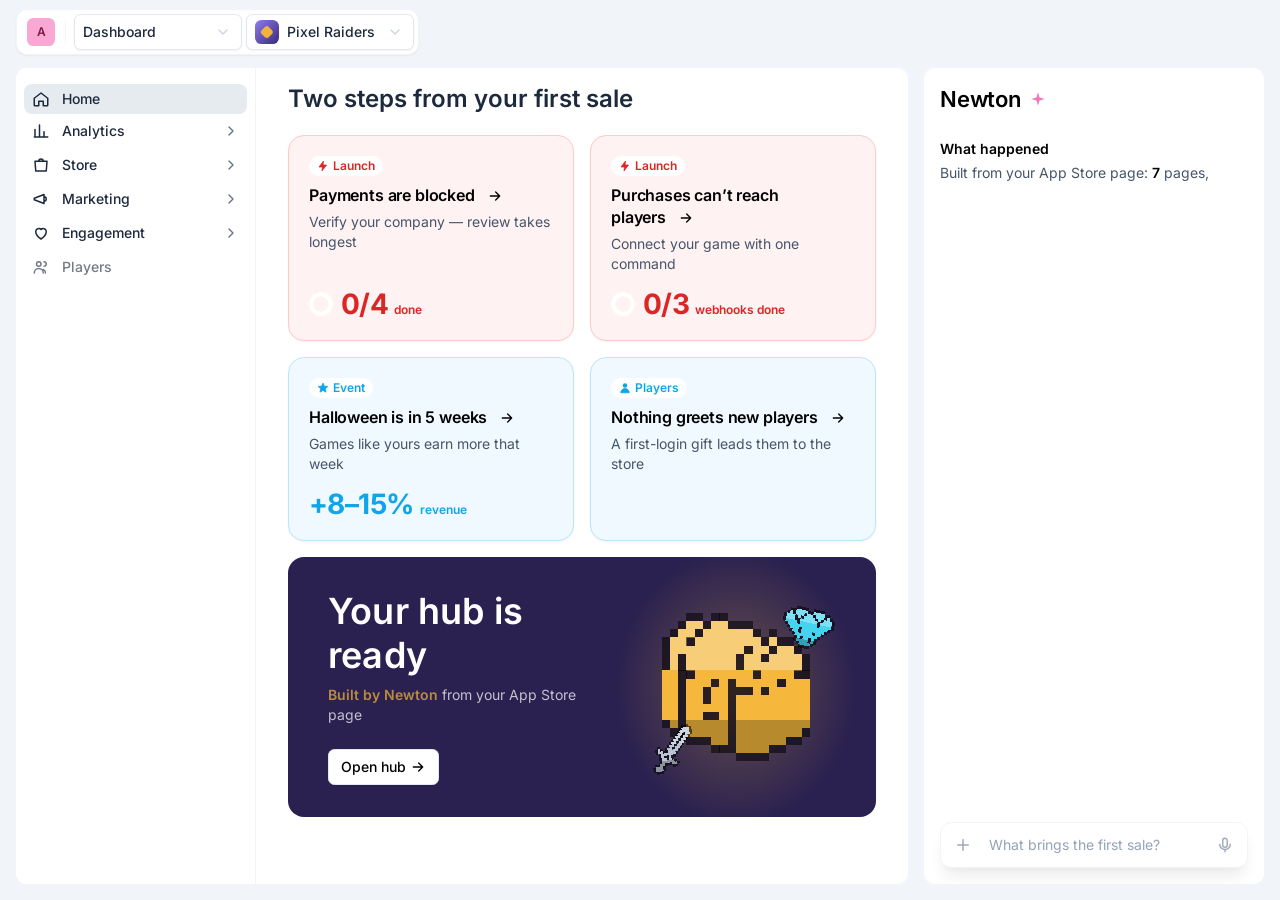
==== commit b4aa55fa: "Prototype 5396a23" ====
--- a/prototype/Dashboard.html
+++ b/prototype/Dashboard.html
@@ -11,16 +11,16 @@
 <meta property="og:image:height" content="756">
 <meta name="twitter:card" content="summary_large_image">
 <meta name="description" content="Newton, the AI in the dashboard: onboarding, Home, a Halloween event built in the chat, the hub builder. Best on a computer, 1280px and wider.">
-<script>(function(){try{var v='78fca03',k="aghanim-proto-build",had=localStorage.getItem("aghanim-proto-v1")||localStorage.getItem("aghanim-proto-chat");if(localStorage.getItem(k)!==v){localStorage.removeItem("aghanim-proto-v1");localStorage.removeItem("aghanim-proto-chat");localStorage.setItem(k,v);if(had&&!/Onboarding\.html/.test(location.pathname))location.replace("Onboarding.html#start");}}catch(e){}})();</script>
+<script>(function(){try{var v='5396a23',k="aghanim-proto-build",had=localStorage.getItem("aghanim-proto-v1")||localStorage.getItem("aghanim-proto-chat");if(localStorage.getItem(k)!==v){localStorage.removeItem("aghanim-proto-v1");localStorage.removeItem("aghanim-proto-chat");localStorage.setItem(k,v);if(had&&!/Onboarding\.html/.test(location.pathname))location.replace("Onboarding.html#start");}}catch(e){}})();</script>
 
 <meta name="robots" content="noindex, nofollow">
 <meta name="viewport" content="width=device-width, initial-scale=1">
 <title>Aghanim · Dashboard</title>
-<link rel="stylesheet" href="../aghanim-ui/tokens.css?v=78fca03">
-<link rel="stylesheet" href="../aghanim-ui/components.css?v=78fca03">
-<link rel="stylesheet" href="app/app.css?v=78fca03">
-<link rel="stylesheet" href="app/chat.css?v=78fca03">
-<link rel="stylesheet" href="app/dark-primary.css?v=78fca03"><!-- trying dark primary buttons (Daria, 27.09); remove this line to go back to blue -->
+<link rel="stylesheet" href="../aghanim-ui/tokens.css?v=5396a23">
+<link rel="stylesheet" href="../aghanim-ui/components.css?v=5396a23">
+<link rel="stylesheet" href="app/app.css?v=5396a23">
+<link rel="stylesheet" href="app/chat.css?v=5396a23">
+<link rel="stylesheet" href="app/dark-primary.css?v=5396a23"><!-- trying dark primary buttons (Daria, 27.09); remove this line to go back to blue -->
 <link href="https://fonts.googleapis.com/css2?family=Unbounded:wght@500;600&family=Rubik:wght@500;700&family=Space+Grotesk:wght@500;700&family=Cinzel:wght@700&family=Orbitron:wght@700&family=Pixelify+Sans:wght@600&family=Fredoka:wght@600&family=Russo+One&family=Bungee&family=Luckiest+Guy&family=Baloo+2:wght@800&family=Grenze+Gotisch:wght@700&family=Silkscreen:wght@700&family=Caveat+Brush&display=swap" rel="stylesheet">   <!-- the hub's fonts: the event cards in the chat are drawn in the hub's look -->
 <style>
 /* on the cards' grid (Daria, 28.09): the funnel takes two card columns, Latest the third — edges line up, heights match */
@@ -100,11 +100,11 @@
   </div>
 </div>
 
-<script src="app/app.js?v=78fca03"></script>
-<script src="app/chat.js?v=78fca03"></script>
-<script src="app/newton.js?v=78fca03"></script>
-<script src="app/hub-icons.js?v=78fca03"></script>
-<script src="app/hub-skin.js?v=78fca03"></script>
+<script src="app/app.js?v=5396a23"></script>
+<script src="app/chat.js?v=5396a23"></script>
+<script src="app/newton.js?v=5396a23"></script>
+<script src="app/hub-icons.js?v=5396a23"></script>
+<script src="app/hub-skin.js?v=5396a23"></script>
 <script>
 (() => {
   const { $, $$, icon, nwIcon, nwLabel } = AG;
--- a/prototype/app/app.css
+++ b/prototype/app/app.css
@@ -279,7 +279,11 @@
 /* generic rail for whatever .app__main holds — see app.js boot, which injects .app-rail next to it on every page */
 .app-rail { display: none; }
 .app__body:has(.app__chat[data-nw="solo"]) .app__main { display: none; }
-.app__body:has(.app__chat[data-nw="solo"]) .app-rail { display: flex; flex: 0 0 0; min-width: 0; margin-right: calc(var(--split-gap) * -1); overflow: hidden; background: var(--color-fg-secondary-alt); }   /* the canvas's own colour (the build's ground), nothing in it */
+.app__body:has(.app__chat[data-nw="solo"]) .app-rail { display: flex; flex: 0 0 0; min-width: 0; overflow: hidden; background: var(--color-fg-secondary-alt); }   /* the canvas's own colour (the build's ground), nothing in it */
+/* the rail sits inside .app__pane (app.js wraps it there), so the gap it needs to cancel is .app__pane's own —
+   a margin on .app-rail itself is clipped by the pane and never reaches .app__body's gap (bug found 29.09:
+   left edge of the solo screen came in at double width, right edge flush with the window). */
+.app__body:has(.app__chat[data-nw="solo"]) .app__pane { margin-right: calc(var(--split-gap) * -1); }
 .app-rail svg { display: none; }
 .nw-chat__rail { display: none; width: 100%; border: 0; background: none; cursor: pointer; flex-direction: column; align-items: center; gap: 8px; padding: 20px 0; }
 .nw-chat__rail .ai-ico { width: 20px; height: 20px; }
@@ -586,7 +590,19 @@
 .ob-show__shield { position: absolute; inset: 0; }   /* the wheel scrolls the window, the hub itself isn't clicked */
 .ob-show__foot { display: flex; justify-content: center; }
 .ob-show__foot .ob-go { min-width: 280px; box-shadow: var(--shadow-xl); }
-.ob-show.anim-in .ob-show__win { animation: mo-modal-in var(--dur-3) var(--ease-out); }
+/* the hub comes up out of the fog and its edge shines (Daria, 29.09: a dark hub on the dark fog was lost): it rises from below,
+   then the border of a selected block in Hub (.sel-ring — Newton's light blue, glowing, a glint of his colours running
+   round) lights up around the window. The same effect as the selection, nothing new. */
+.ob-show.anim-in .ob-show__win { animation: ob-show-rise .7s var(--ease-out); }
+@keyframes ob-show-rise { from { opacity: 0; translate: 0 48px; scale: .94; } }
+.ob-show__win::after { content: ""; position: absolute; inset: -6px; z-index: 2; pointer-events: none; border-radius: calc(var(--radius-2xl1) + 6px); padding: 3px;
+  background: radial-gradient(transparent, transparent, var(--color-fg-pink-primary), var(--color-text-inverse), var(--color-fg-brand-primary-hover), transparent, transparent) 0 0 / 250% 250%,
+    linear-gradient(var(--color-fg-brand-primary-hover), var(--color-fg-brand-primary-hover));
+  -webkit-mask: linear-gradient(black 0 0) content-box, linear-gradient(black 0 0); -webkit-mask-composite: xor; mask-composite: exclude;
+  filter: drop-shadow(0 0 8px var(--color-fg-brand-primary-hover)) drop-shadow(0 0 16px var(--color-fg-pink-primary));
+  animation: ob-ring-in .6s var(--ease-out) .45s both, ag-ai-shine 4.5s linear infinite; }
+@keyframes ob-ring-in { from { opacity: 0; } }
+@media (prefers-reduced-motion: reduce) { .ob-show.anim-in .ob-show__win, .ob-show__win::after { animation: none; } }
 .ob-show.anim-out { animation: mo-fade-out var(--dur-2) var(--ease-in) forwards; pointer-events: none; }
 
 /* one verification group = one card in the conversation; a finished one stays as a card and turns green */
--- a/prototype/app/chat.css
+++ b/prototype/app/chat.css
@@ -120,7 +120,7 @@
 .chat__orb .ai-ico { width: 28px; height: 28px; color: var(--color-fg-primary); }
 @keyframes chat-orb { to { transform: translateY(-4px) rotate(8deg); } }
 @media (prefers-reduced-motion: reduce) { .chat__orb { animation: none; } }
-.chat__hero h2 { min-height: 28px; font: 600 22px/28px var(--font-sans); color: var(--color-text-tertiary); }   /* the kit's ordinary grey: quiet but readable (UX answers 28.09) */
+.chat__hero h2 { min-height: 24px; font: 400 16px/24px var(--font-sans); color: var(--color-text-primary); max-width: 32ch; }   /* Newton's own voice, a step up from his messages — not a bold grey heading (Daria, 29.09) */
 .chat__hero p { font: 400 14px/20px var(--font-sans); color: var(--color-text-secondary); max-width: 40ch; }
 
 /* ================= widgets Newton answers with ================= */
@@ -262,7 +262,7 @@
 
 /* ---------- pinned: unfinished work, one tap back to it ---------- */
 .chat__top { position: sticky; top: 0; z-index: 2; display: flex; flex-direction: column; gap: 6px; background: transparent; backdrop-filter: blur(14px); -webkit-backdrop-filter: blur(14px); }   /* glass over the aurora: what scrolls under it blurs away (Daria, 28.09) */
-.chat__top:not(:has(.chat__pin, .chat__alert, .chat__alerts .cta)) { display: none; }
+.chat__top:not(:has(.chat__pin-row, .chat__alert, .chat__alerts .cta)) { display: none; }
 .chat__pin-wrap:empty { display: none; }
 /* pin and alert are built the same (Daria, 26.09): the mark on the first line, a bold line, a grey note under it */
 .chat__card-body { flex: 1; min-width: 0; }
@@ -277,7 +277,7 @@
 .chat__pin .chat__pin-ring { flex: 0 0 16px; width: 16px; height: 16px; background: radial-gradient(closest-side, var(--color-fg-brand-tertiary-hover) calc(100% - 3px), transparent calc(100% - 2px)),
   conic-gradient(var(--color-fg-brand-primary) calc(var(--v) * 1%), var(--color-fg-primary) 0); }   /* the kit's ring, small; the part still to go is white (Daria, 27.09), the ring and the chevron on the text's middle */
 /* a stack of strips (Daria, 27.09): each with × on its right, on the first line */
-.chat__pin-wrap { display: flex; flex-direction: column; gap: 6px; }
+.chat__pin-wrap { display: flex; flex-direction: column; gap: 8px; }   /* the same gap as the problem cards under it (29.09) */
 .chat__pin-row { position: relative; }
 .chat__pin-row .chat__pin { padding-right: 40px; }
 .chat__pin-x { position: absolute; top: 7px; right: 8px; }
@@ -483,4 +483,7 @@
 .cw--steps .cw__body { padding-top: 8px; }
 .cw--steps .ob-row__res { font: 400 14px/20px var(--font-sans); color: var(--color-text-tertiary); -webkit-text-fill-color: var(--color-text-tertiary); }
 .cw--steps .ob-row { align-items: flex-start; }   /* the tick on the name's first line, even when the name wraps */
+/* ...so the path between the rings starts at this ring's bottom and ends at the next one's top (Daria, 29.09: it ran
+   6px short of one ring and 8px into the next — the onboarding numbers are for rings centred in the row) */
+.cw--steps .ob-row:not(:last-child)::before { top: 19px; bottom: -1px; }
 .cw--steps .ob-row__l { padding-top: 0; }
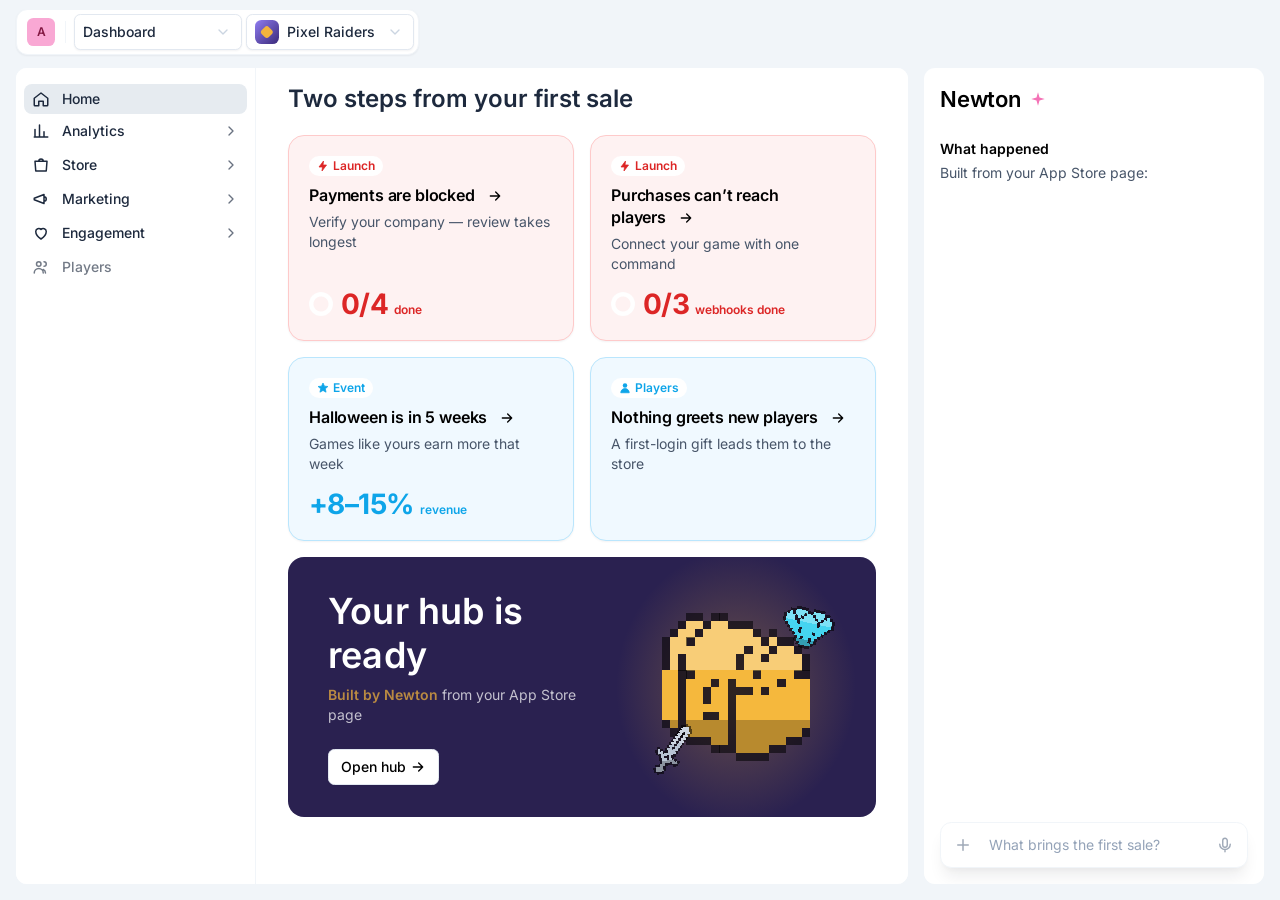
==== commit a66ca4b8: "Prototype 430d88d" ====
--- a/prototype/Dashboard.html
+++ b/prototype/Dashboard.html
@@ -11,16 +11,16 @@
 <meta property="og:image:height" content="756">
 <meta name="twitter:card" content="summary_large_image">
 <meta name="description" content="Newton, the AI in the dashboard: onboarding, Home, a Halloween event built in the chat, the hub builder. Best on a computer, 1280px and wider.">
-<script>(function(){try{var v='5396a23',k="aghanim-proto-build",had=localStorage.getItem("aghanim-proto-v1")||localStorage.getItem("aghanim-proto-chat");if(localStorage.getItem(k)!==v){localStorage.removeItem("aghanim-proto-v1");localStorage.removeItem("aghanim-proto-chat");localStorage.setItem(k,v);if(had&&!/Onboarding\.html/.test(location.pathname))location.replace("Onboarding.html#start");}}catch(e){}})();</script>
+<script>(function(){try{var v='430d88d',k="aghanim-proto-build",had=localStorage.getItem("aghanim-proto-v1")||localStorage.getItem("aghanim-proto-chat");if(localStorage.getItem(k)!==v){localStorage.removeItem("aghanim-proto-v1");localStorage.removeItem("aghanim-proto-chat");localStorage.setItem(k,v);if(had&&!/Onboarding\.html/.test(location.pathname))location.replace("Onboarding.html#start");}}catch(e){}})();</script>
 
 <meta name="robots" content="noindex, nofollow">
 <meta name="viewport" content="width=device-width, initial-scale=1">
 <title>Aghanim · Dashboard</title>
-<link rel="stylesheet" href="../aghanim-ui/tokens.css?v=5396a23">
-<link rel="stylesheet" href="../aghanim-ui/components.css?v=5396a23">
-<link rel="stylesheet" href="app/app.css?v=5396a23">
-<link rel="stylesheet" href="app/chat.css?v=5396a23">
-<link rel="stylesheet" href="app/dark-primary.css?v=5396a23"><!-- trying dark primary buttons (Daria, 27.09); remove this line to go back to blue -->
+<link rel="stylesheet" href="../aghanim-ui/tokens.css?v=430d88d">
+<link rel="stylesheet" href="../aghanim-ui/components.css?v=430d88d">
+<link rel="stylesheet" href="app/app.css?v=430d88d">
+<link rel="stylesheet" href="app/chat.css?v=430d88d">
+<link rel="stylesheet" href="app/dark-primary.css?v=430d88d"><!-- trying dark primary buttons (Daria, 27.09); remove this line to go back to blue -->
 <link href="https://fonts.googleapis.com/css2?family=Unbounded:wght@500;600&family=Rubik:wght@500;700&family=Space+Grotesk:wght@500;700&family=Cinzel:wght@700&family=Orbitron:wght@700&family=Pixelify+Sans:wght@600&family=Fredoka:wght@600&family=Russo+One&family=Bungee&family=Luckiest+Guy&family=Baloo+2:wght@800&family=Grenze+Gotisch:wght@700&family=Silkscreen:wght@700&family=Caveat+Brush&display=swap" rel="stylesheet">   <!-- the hub's fonts: the event cards in the chat are drawn in the hub's look -->
 <style>
 /* on the cards' grid (Daria, 28.09): the funnel takes two card columns, Latest the third — edges line up, heights match */
@@ -100,11 +100,11 @@
   </div>
 </div>
 
-<script src="app/app.js?v=5396a23"></script>
-<script src="app/chat.js?v=5396a23"></script>
-<script src="app/newton.js?v=5396a23"></script>
-<script src="app/hub-icons.js?v=5396a23"></script>
-<script src="app/hub-skin.js?v=5396a23"></script>
+<script src="app/app.js?v=430d88d"></script>
+<script src="app/chat.js?v=430d88d"></script>
+<script src="app/newton.js?v=430d88d"></script>
+<script src="app/hub-icons.js?v=430d88d"></script>
+<script src="app/hub-skin.js?v=430d88d"></script>
 <script>
 (() => {
   const { $, $$, icon, nwIcon, nwLabel } = AG;
--- a/prototype/app/chat.css
+++ b/prototype/app/chat.css
@@ -120,7 +120,7 @@
 .chat__orb .ai-ico { width: 28px; height: 28px; color: var(--color-fg-primary); }
 @keyframes chat-orb { to { transform: translateY(-4px) rotate(8deg); } }
 @media (prefers-reduced-motion: reduce) { .chat__orb { animation: none; } }
-.chat__hero h2 { min-height: 24px; font: 400 16px/24px var(--font-sans); color: var(--color-text-primary); max-width: 32ch; }   /* Newton's own voice, a step up from his messages — not a bold grey heading (Daria, 29.09) */
+.chat__hero h2 { min-height: 24px; font: 400 16px/24px var(--font-sans); color: var(--color-text-quarterary-hover); max-width: 32ch; }   /* a step up from his messages, not bold; pale grey — a hint, not a message (Daria, 29.09) */
 .chat__hero p { font: 400 14px/20px var(--font-sans); color: var(--color-text-secondary); max-width: 40ch; }
 
 /* ================= widgets Newton answers with ================= */
@@ -376,6 +376,8 @@
 
 /* alerts — a problem at the top of the panel, with the pin; the same build as the pin, in warning colours */
 .chat__alerts { display: flex; flex-direction: column; gap: 8px; }
+.chat__alerts-box { display: flex; flex-direction: column; gap: 12px; }
+.chat__alerts-all { align-self: flex-start; }
 .chat__alerts:empty { display: none; }
 .chat__alert { display: flex; align-items: flex-start; gap: 10px; padding: 10px 12px; border-radius: var(--radius-xl); border: 1px solid var(--color-fg-warning-secondary);
   background: var(--color-fg-warning-tertiary); box-shadow: var(--shadow-xs); }   /* the kit's warning background as is (no mixed tones, Daria 27.09) */
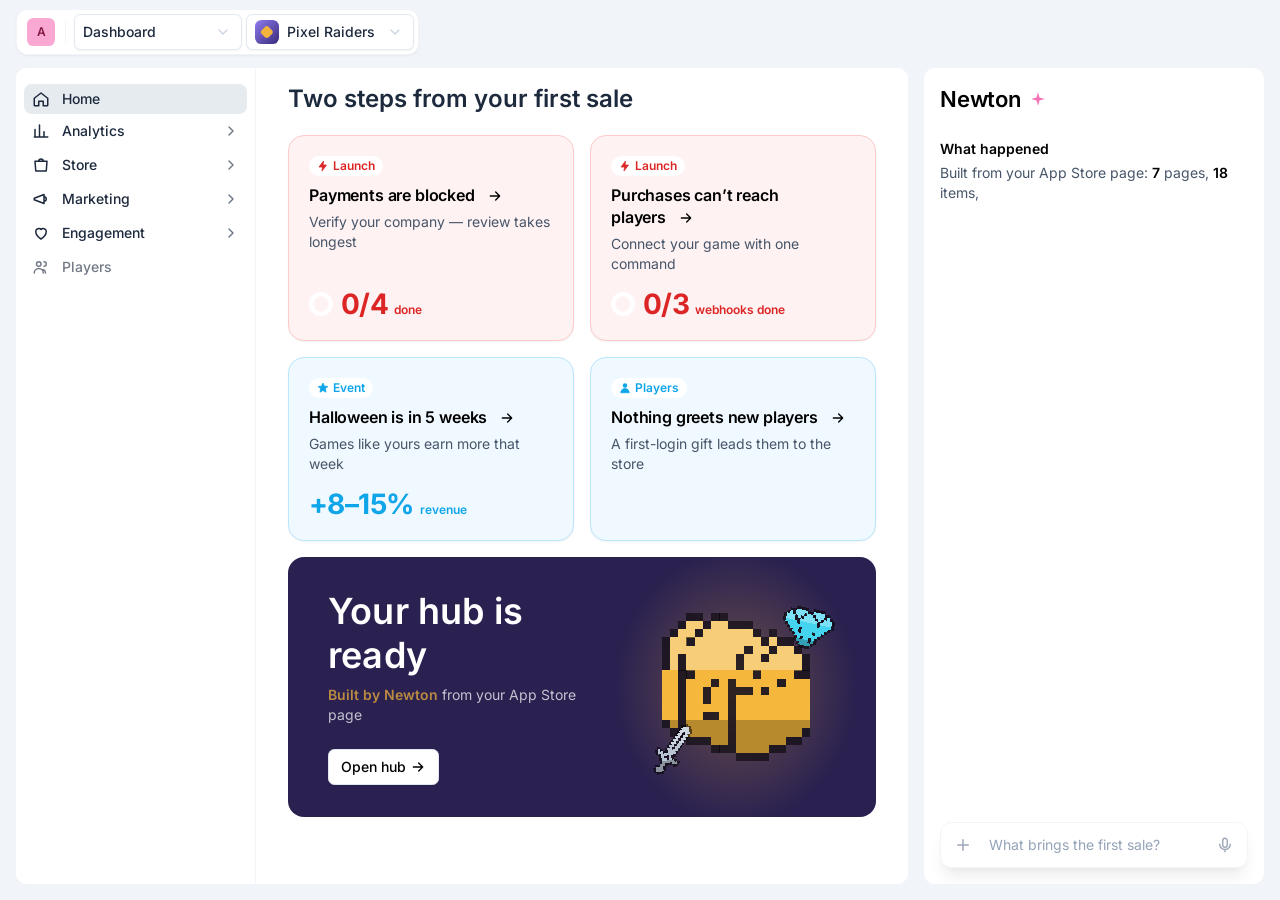
==== commit e3d23d1f: "Prototype 88f4318" ====
--- a/prototype/Dashboard.html
+++ b/prototype/Dashboard.html
@@ -11,16 +11,16 @@
 <meta property="og:image:height" content="756">
 <meta name="twitter:card" content="summary_large_image">
 <meta name="description" content="Newton, the AI in the dashboard: onboarding, Home, a Halloween event built in the chat, the hub builder. Best on a computer, 1280px and wider.">
-<script>(function(){try{var v='430d88d',k="aghanim-proto-build",had=localStorage.getItem("aghanim-proto-v1")||localStorage.getItem("aghanim-proto-chat");if(localStorage.getItem(k)!==v){localStorage.removeItem("aghanim-proto-v1");localStorage.removeItem("aghanim-proto-chat");localStorage.setItem(k,v);if(had&&!/Onboarding\.html/.test(location.pathname))location.replace("Onboarding.html#start");}}catch(e){}})();</script>
+<script>(function(){try{var v='88f4318',k="aghanim-proto-build",had=localStorage.getItem("aghanim-proto-v1")||localStorage.getItem("aghanim-proto-chat");if(localStorage.getItem(k)!==v){localStorage.removeItem("aghanim-proto-v1");localStorage.removeItem("aghanim-proto-chat");localStorage.setItem(k,v);if(had&&!/Onboarding\.html/.test(location.pathname))location.replace("Onboarding.html#start");}}catch(e){}})();</script>
 
 <meta name="robots" content="noindex, nofollow">
 <meta name="viewport" content="width=device-width, initial-scale=1">
 <title>Aghanim · Dashboard</title>
-<link rel="stylesheet" href="../aghanim-ui/tokens.css?v=430d88d">
-<link rel="stylesheet" href="../aghanim-ui/components.css?v=430d88d">
-<link rel="stylesheet" href="app/app.css?v=430d88d">
-<link rel="stylesheet" href="app/chat.css?v=430d88d">
-<link rel="stylesheet" href="app/dark-primary.css?v=430d88d"><!-- trying dark primary buttons (Daria, 27.09); remove this line to go back to blue -->
+<link rel="stylesheet" href="../aghanim-ui/tokens.css?v=88f4318">
+<link rel="stylesheet" href="../aghanim-ui/components.css?v=88f4318">
+<link rel="stylesheet" href="app/app.css?v=88f4318">
+<link rel="stylesheet" href="app/chat.css?v=88f4318">
+<link rel="stylesheet" href="app/dark-primary.css?v=88f4318"><!-- trying dark primary buttons (Daria, 27.09); remove this line to go back to blue -->
 <link href="https://fonts.googleapis.com/css2?family=Unbounded:wght@500;600&family=Rubik:wght@500;700&family=Space+Grotesk:wght@500;700&family=Cinzel:wght@700&family=Orbitron:wght@700&family=Pixelify+Sans:wght@600&family=Fredoka:wght@600&family=Russo+One&family=Bungee&family=Luckiest+Guy&family=Baloo+2:wght@800&family=Grenze+Gotisch:wght@700&family=Silkscreen:wght@700&family=Caveat+Brush&display=swap" rel="stylesheet">   <!-- the hub's fonts: the event cards in the chat are drawn in the hub's look -->
 <style>
 /* on the cards' grid (Daria, 28.09): the funnel takes two card columns, Latest the third — edges line up, heights match */
@@ -100,11 +100,11 @@
   </div>
 </div>
 
-<script src="app/app.js?v=430d88d"></script>
-<script src="app/chat.js?v=430d88d"></script>
-<script src="app/newton.js?v=430d88d"></script>
-<script src="app/hub-icons.js?v=430d88d"></script>
-<script src="app/hub-skin.js?v=430d88d"></script>
+<script src="app/app.js?v=88f4318"></script>
+<script src="app/chat.js?v=88f4318"></script>
+<script src="app/newton.js?v=88f4318"></script>
+<script src="app/hub-icons.js?v=88f4318"></script>
+<script src="app/hub-skin.js?v=88f4318"></script>
 <script>
 (() => {
   const { $, $$, icon, nwIcon, nwLabel } = AG;
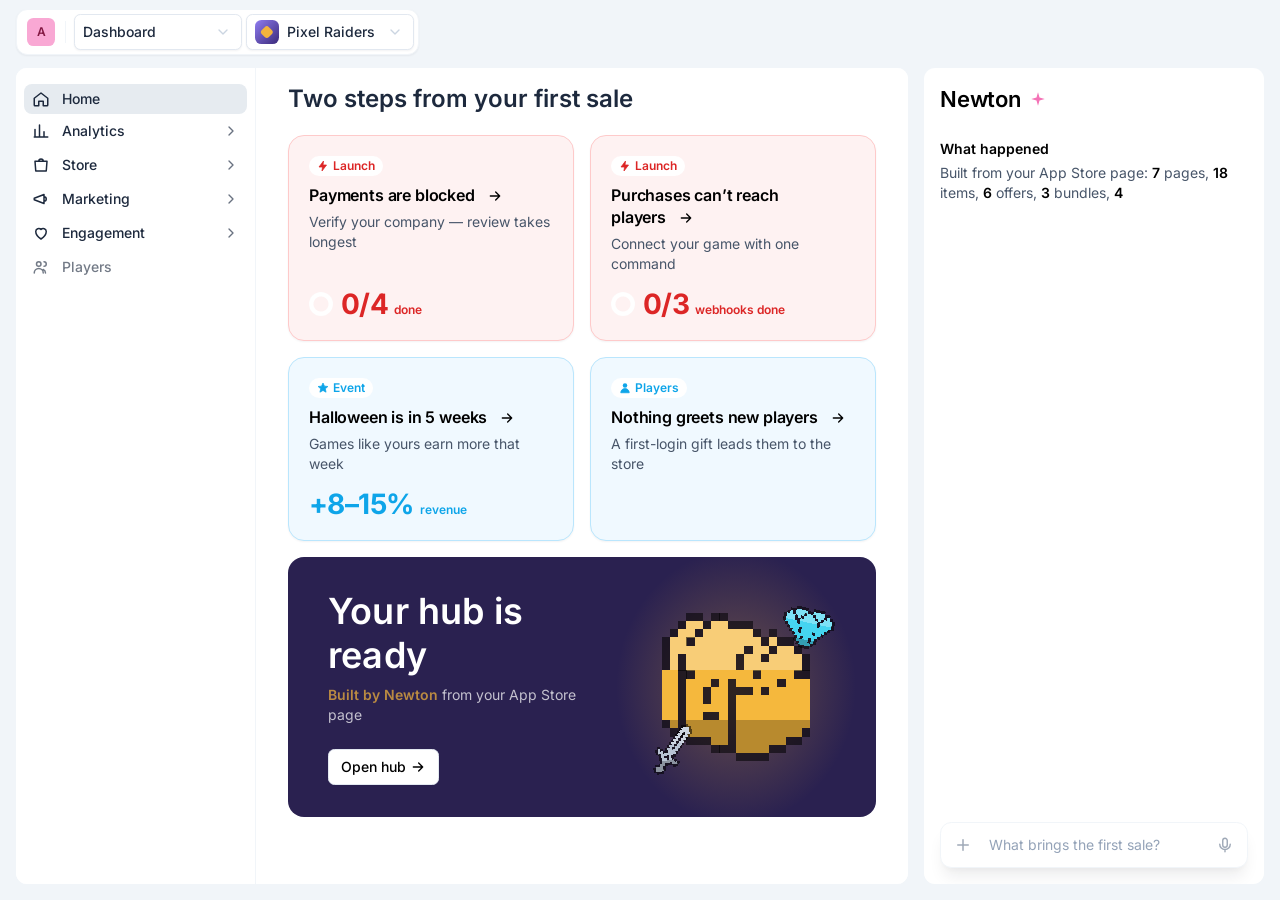
==== commit fe3b1e58: "Prototype 96b59ef" ====
--- a/prototype/Dashboard.html
+++ b/prototype/Dashboard.html
@@ -11,16 +11,16 @@
 <meta property="og:image:height" content="756">
 <meta name="twitter:card" content="summary_large_image">
 <meta name="description" content="Newton, the AI in the dashboard: onboarding, Home, a Halloween event built in the chat, the hub builder. Best on a computer, 1280px and wider.">
-<script>(function(){try{var v='88f4318',k="aghanim-proto-build",had=localStorage.getItem("aghanim-proto-v1")||localStorage.getItem("aghanim-proto-chat");if(localStorage.getItem(k)!==v){localStorage.removeItem("aghanim-proto-v1");localStorage.removeItem("aghanim-proto-chat");localStorage.setItem(k,v);if(had&&!/Onboarding\.html/.test(location.pathname))location.replace("Onboarding.html#start");}}catch(e){}})();</script>
+<script>(function(){try{var v='96b59ef',k="aghanim-proto-build",had=localStorage.getItem("aghanim-proto-v1")||localStorage.getItem("aghanim-proto-chat");if(localStorage.getItem(k)!==v){localStorage.removeItem("aghanim-proto-v1");localStorage.removeItem("aghanim-proto-chat");localStorage.setItem(k,v);if(had&&!/Onboarding\.html/.test(location.pathname))location.replace("Onboarding.html#start");}}catch(e){}})();</script>
 
 <meta name="robots" content="noindex, nofollow">
 <meta name="viewport" content="width=device-width, initial-scale=1">
 <title>Aghanim · Dashboard</title>
-<link rel="stylesheet" href="../aghanim-ui/tokens.css?v=88f4318">
-<link rel="stylesheet" href="../aghanim-ui/components.css?v=88f4318">
-<link rel="stylesheet" href="app/app.css?v=88f4318">
-<link rel="stylesheet" href="app/chat.css?v=88f4318">
-<link rel="stylesheet" href="app/dark-primary.css?v=88f4318"><!-- trying dark primary buttons (Daria, 27.09); remove this line to go back to blue -->
+<link rel="stylesheet" href="../aghanim-ui/tokens.css?v=96b59ef">
+<link rel="stylesheet" href="../aghanim-ui/components.css?v=96b59ef">
+<link rel="stylesheet" href="app/app.css?v=96b59ef">
+<link rel="stylesheet" href="app/chat.css?v=96b59ef">
+<link rel="stylesheet" href="app/dark-primary.css?v=96b59ef"><!-- trying dark primary buttons (Daria, 27.09); remove this line to go back to blue -->
 <link href="https://fonts.googleapis.com/css2?family=Unbounded:wght@500;600&family=Rubik:wght@500;700&family=Space+Grotesk:wght@500;700&family=Cinzel:wght@700&family=Orbitron:wght@700&family=Pixelify+Sans:wght@600&family=Fredoka:wght@600&family=Russo+One&family=Bungee&family=Luckiest+Guy&family=Baloo+2:wght@800&family=Grenze+Gotisch:wght@700&family=Silkscreen:wght@700&family=Caveat+Brush&display=swap" rel="stylesheet">   <!-- the hub's fonts: the event cards in the chat are drawn in the hub's look -->
 <style>
 /* on the cards' grid (Daria, 28.09): the funnel takes two card columns, Latest the third — edges line up, heights match */
@@ -100,11 +100,11 @@
   </div>
 </div>
 
-<script src="app/app.js?v=88f4318"></script>
-<script src="app/chat.js?v=88f4318"></script>
-<script src="app/newton.js?v=88f4318"></script>
-<script src="app/hub-icons.js?v=88f4318"></script>
-<script src="app/hub-skin.js?v=88f4318"></script>
+<script src="app/app.js?v=96b59ef"></script>
+<script src="app/chat.js?v=96b59ef"></script>
+<script src="app/newton.js?v=96b59ef"></script>
+<script src="app/hub-icons.js?v=96b59ef"></script>
+<script src="app/hub-skin.js?v=96b59ef"></script>
 <script>
 (() => {
   const { $, $$, icon, nwIcon, nwLabel } = AG;
--- a/prototype/app/chat.css
+++ b/prototype/app/chat.css
@@ -261,8 +261,18 @@
 @media (hover: none) { .cw-log__row > .ag-btn { opacity: 1; } }
 
 /* ---------- pinned: unfinished work, one tap back to it ---------- */
-.chat__top { position: sticky; top: 0; z-index: 2; display: flex; flex-direction: column; gap: 6px; background: transparent; backdrop-filter: blur(14px); -webkit-backdrop-filter: blur(14px); }   /* glass over the aurora: what scrolls under it blurs away (Daria, 28.09) */
-.chat__top:not(:has(.chat__pin-row, .chat__alert, .chat__alerts .cta)) { display: none; }
+.chat__top { position: sticky; top: 0; z-index: 2; display: flex; flex-direction: column; gap: 6px; padding-bottom: 40px; margin-bottom: -40px;
+  background: var(--color-bg-secondary); background-clip: content-box; }   /* white behind the strips and between them: nothing shows through there */
+/* what scrolls up under the strips fades out (Daria, 29.09, her spec): the panel's white, 40px under the strips, fading
+   to nothing; with no strips, 60px at the chat's top edge once earlier messages have gone up under it. It comes in with
+   the scroll — at rest nothing is under it (without scroll-driven animation it stays off) */
+.chat__top::after { content: ""; position: absolute; left: 0; right: 0; bottom: 0; height: 40px; z-index: -1; pointer-events: none;
+  background: linear-gradient(to bottom, var(--color-bg-secondary) -3.33%, transparent); opacity: 0; }
+@supports (animation-timeline: scroll()) { .chat__top::after { animation: chat-top-fade linear both; animation-timeline: scroll(nearest block); animation-range: 0 40px; } }
+@keyframes chat-top-fade { from { opacity: 0; } to { opacity: var(--fade, .7); } }   /* under the strips 30% lighter (Daria, 29.09) */
+.chat__top:not(:has(.chat__pin-row, .chat__alert, .chat__alerts .cta)) { display: block; height: 0; padding: 0; margin-bottom: -12px; background: none; }   /* no strips: an empty line at the top — only the fade (−12px: the body's gap) */
+.chat__top:not(:has(.chat__pin-row, .chat__alert, .chat__alerts .cta)) > * { display: none; }
+.chat__top:not(:has(.chat__pin-row, .chat__alert, .chat__alerts .cta))::after { top: 0; bottom: auto; height: 60px; animation-range: 0 60px; --fade: 1; }
 .chat__pin-wrap:empty { display: none; }
 /* pin and alert are built the same (Daria, 26.09): the mark on the first line, a bold line, a grey note under it */
 .chat__card-body { flex: 1; min-width: 0; }
@@ -439,6 +449,9 @@
   transform: translateY(6px); }
 .chat__pin-wrap.is-deck::after { left: 20px; right: 20px; transform: translateY(12px); z-index: 0; opacity: .7; }
 .chat__pin-wrap.is-deck[style*="--under:1"]::after { display: none; }
+/* the edges are the cards under the top one, in their own colours (Daria, 29.09: the whole deck read as one colour) */
+.chat__pin-wrap.is-deck[data-u1="1"]::before, .chat__pin-wrap.is-deck[data-u2="1"]::after { border-color: var(--color-fg-error-secondary); background: var(--color-fg-error-tertiary); }
+.chat__pin-wrap.is-deck[data-u1="2"]::before, .chat__pin-wrap.is-deck[data-u2="2"]::after { border-color: var(--color-fg-warning-secondary); background: var(--color-fg-warning-tertiary); }
 .chat__pin-deck { position: absolute; left: 0; right: 0; bottom: 0; height: 20px; border: 0; background: none; cursor: pointer; display: flex; align-items: flex-end; justify-content: center;
   font: 500 12px/16px var(--font-sans); color: var(--color-text-tertiary); }
 .chat__pin-deck:hover { color: var(--color-text-primary); }
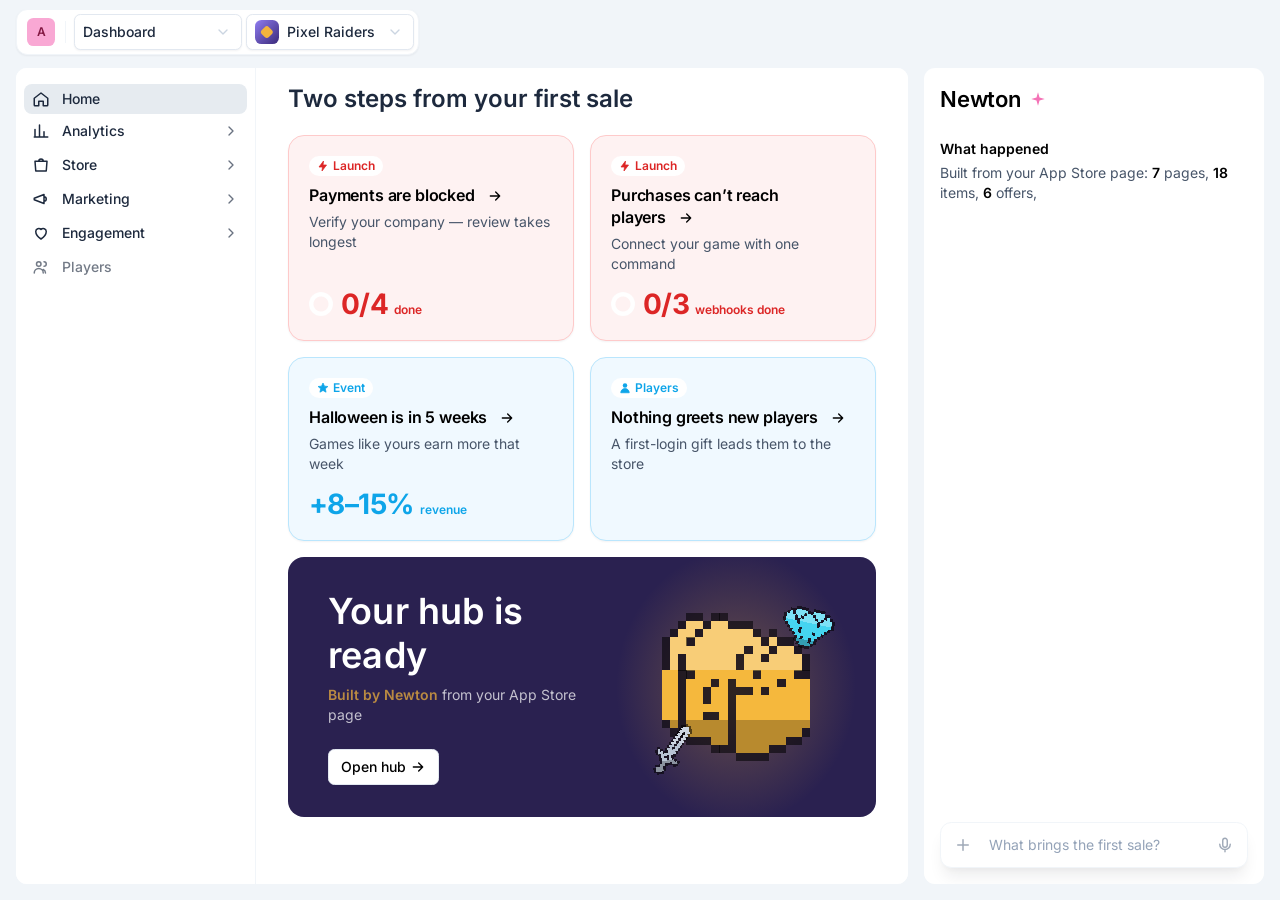
==== commit ec027a5c: "Prototype 07c3906" ====
--- a/prototype/Dashboard.html
+++ b/prototype/Dashboard.html
@@ -11,16 +11,16 @@
 <meta property="og:image:height" content="756">
 <meta name="twitter:card" content="summary_large_image">
 <meta name="description" content="Newton, the AI in the dashboard: onboarding, Home, a Halloween event built in the chat, the hub builder. Best on a computer, 1280px and wider.">
-<script>(function(){try{var v='96b59ef',k="aghanim-proto-build",had=localStorage.getItem("aghanim-proto-v1")||localStorage.getItem("aghanim-proto-chat");if(localStorage.getItem(k)!==v){localStorage.removeItem("aghanim-proto-v1");localStorage.removeItem("aghanim-proto-chat");localStorage.setItem(k,v);if(had&&!/Onboarding\.html/.test(location.pathname))location.replace("Onboarding.html#start");}}catch(e){}})();</script>
+<script>(function(){try{var v='07c3906',k="aghanim-proto-build",had=localStorage.getItem("aghanim-proto-v1")||localStorage.getItem("aghanim-proto-chat");if(localStorage.getItem(k)!==v){localStorage.removeItem("aghanim-proto-v1");localStorage.removeItem("aghanim-proto-chat");localStorage.setItem(k,v);if(had&&!/Onboarding\.html/.test(location.pathname))location.replace("Onboarding.html#start");}}catch(e){}})();</script>
 
 <meta name="robots" content="noindex, nofollow">
 <meta name="viewport" content="width=device-width, initial-scale=1">
 <title>Aghanim · Dashboard</title>
-<link rel="stylesheet" href="../aghanim-ui/tokens.css?v=96b59ef">
-<link rel="stylesheet" href="../aghanim-ui/components.css?v=96b59ef">
-<link rel="stylesheet" href="app/app.css?v=96b59ef">
-<link rel="stylesheet" href="app/chat.css?v=96b59ef">
-<link rel="stylesheet" href="app/dark-primary.css?v=96b59ef"><!-- trying dark primary buttons (Daria, 27.09); remove this line to go back to blue -->
+<link rel="stylesheet" href="../aghanim-ui/tokens.css?v=07c3906">
+<link rel="stylesheet" href="../aghanim-ui/components.css?v=07c3906">
+<link rel="stylesheet" href="app/app.css?v=07c3906">
+<link rel="stylesheet" href="app/chat.css?v=07c3906">
+<link rel="stylesheet" href="app/dark-primary.css?v=07c3906"><!-- trying dark primary buttons (Daria, 27.09); remove this line to go back to blue -->
 <link href="https://fonts.googleapis.com/css2?family=Unbounded:wght@500;600&family=Rubik:wght@500;700&family=Space+Grotesk:wght@500;700&family=Cinzel:wght@700&family=Orbitron:wght@700&family=Pixelify+Sans:wght@600&family=Fredoka:wght@600&family=Russo+One&family=Bungee&family=Luckiest+Guy&family=Baloo+2:wght@800&family=Grenze+Gotisch:wght@700&family=Silkscreen:wght@700&family=Caveat+Brush&display=swap" rel="stylesheet">   <!-- the hub's fonts: the event cards in the chat are drawn in the hub's look -->
 <style>
 /* on the cards' grid (Daria, 28.09): the funnel takes two card columns, Latest the third — edges line up, heights match */
@@ -100,11 +100,11 @@
   </div>
 </div>
 
-<script src="app/app.js?v=96b59ef"></script>
-<script src="app/chat.js?v=96b59ef"></script>
-<script src="app/newton.js?v=96b59ef"></script>
-<script src="app/hub-icons.js?v=96b59ef"></script>
-<script src="app/hub-skin.js?v=96b59ef"></script>
+<script src="app/app.js?v=07c3906"></script>
+<script src="app/chat.js?v=07c3906"></script>
+<script src="app/newton.js?v=07c3906"></script>
+<script src="app/hub-icons.js?v=07c3906"></script>
+<script src="app/hub-skin.js?v=07c3906"></script>
 <script>
 (() => {
   const { $, $$, icon, nwIcon, nwLabel } = AG;
